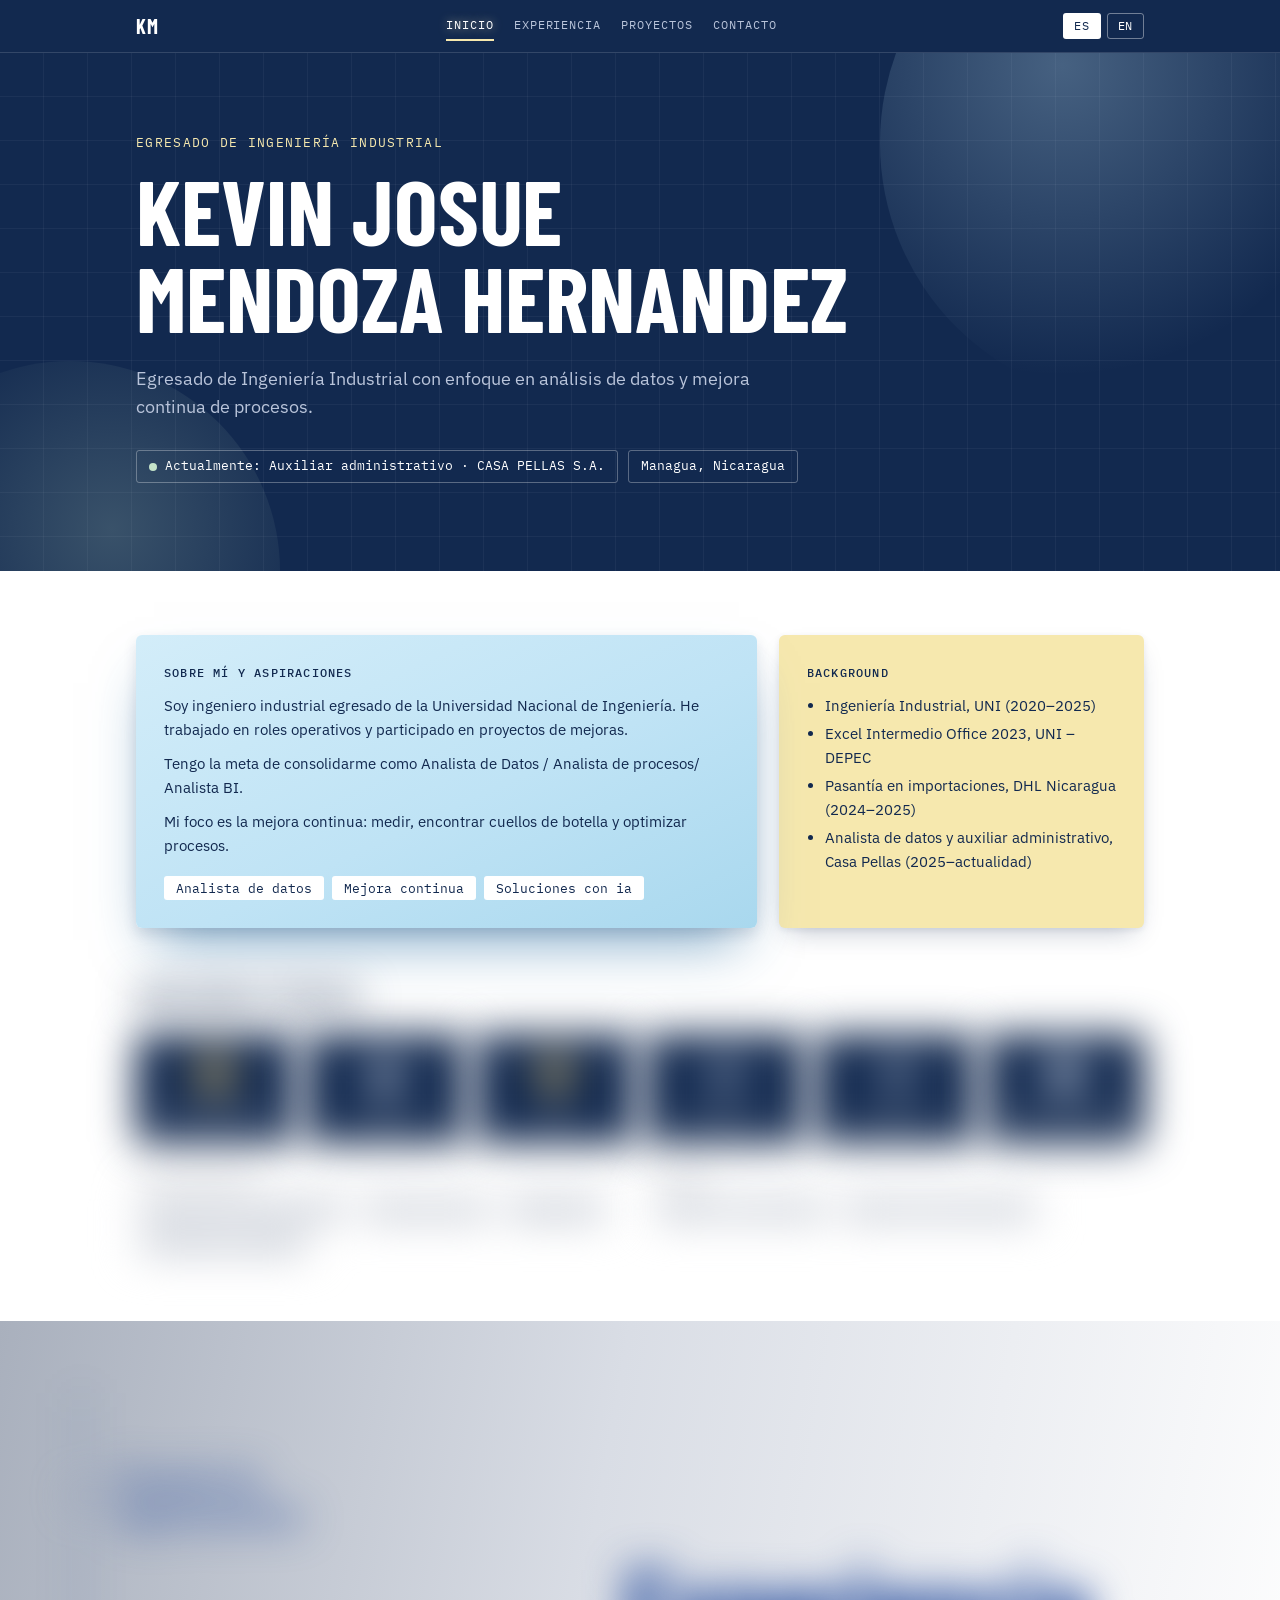
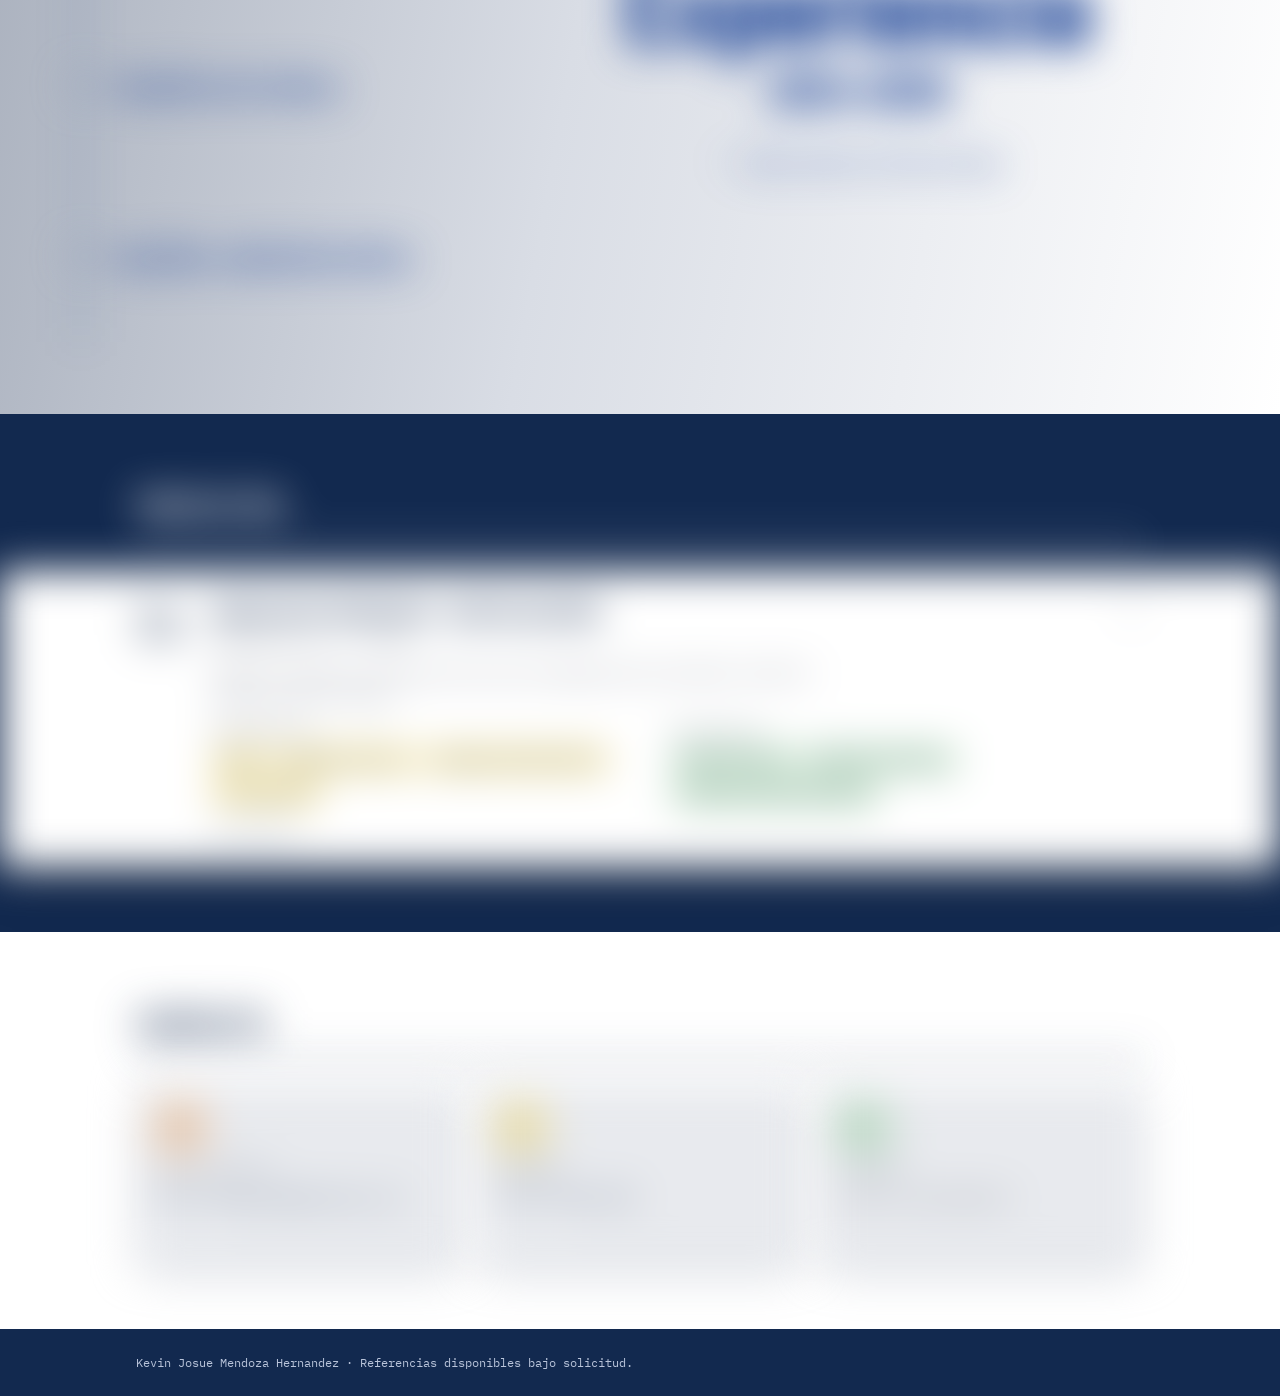
==== index.html @ 8922e994 "Update index.html" ====
<!doctype html>
<html lang="es">
<head>
<meta charset="utf-8">
<meta name="viewport" content="width=device-width, initial-scale=1">
<title>Portafolio Kevin Mendoza</title>
<link rel="stylesheet" href="https://fonts.googleapis.com/css2?family=Barlow+Condensed:wght@500;600;700&family=IBM+Plex+Sans:wght@400;500;600&family=IBM+Plex+Mono:wght@400;500&display=swap">
<link rel="stylesheet" href="index.css">
</head>
<body>
<svg width="0" height="0" style="position:absolute" aria-hidden="true" focusable="false"><defs>
<linearGradient id="m-gold" gradientUnits="userSpaceOnUse" x1="3" y1="2" x2="21" y2="22"><stop offset="0" stop-color="#B8892B"/><stop offset=".25" stop-color="#F2CF73"/><stop offset=".45" stop-color="#FFF6CF"/><stop offset=".65" stop-color="#D9A93F"/><stop offset=".85" stop-color="#F6DE8E"/><stop offset="1" stop-color="#B07F22"/></linearGradient>
<linearGradient id="m-silver" gradientUnits="userSpaceOnUse" x1="3" y1="2" x2="21" y2="22"><stop offset="0" stop-color="#8A92A0"/><stop offset=".25" stop-color="#C9CFD9"/><stop offset=".45" stop-color="#FFFFFF"/><stop offset=".65" stop-color="#A3ABB8"/><stop offset=".85" stop-color="#E3E7EE"/><stop offset="1" stop-color="#7D8593"/></linearGradient>
</defs></svg>
<header class="top">
  <div class="in">
    <span class="brand">KM</span>
    <nav class="nav" id="nav" aria-label="Secciones"></nav>
    <div class="tools">
      <button id="lang-es" type="button" aria-pressed="true">ES</button>
      <button id="lang-en" type="button" aria-pressed="false">EN</button>
    </div>
  </div>
</header>

<section id="inicio">
  <div class="hero">
    <div class="in pad">
      <p class="role" id="role" data-fx></p>
      <h1 id="name" data-fx style="--d:.08s"></h1>
      <p class="lead" id="summary" data-fx style="--d:.16s"></p>
      <div class="chips" id="chips" data-fx style="--d:.24s"></div>
    </div>
  </div>
  <div class="in pad">
    <div class="three" id="three"></div>
    <div class="sub"><h3 id="h-tech" data-fx></h3><div class="tiles" id="tiles"></div></div>
    <div class="two" id="extras"></div>
  </div>
</section>

<section id="experiencia" class="xp" data-tone="intro">
  <div class="xp-bg" aria-hidden="true"><i class="bg-intro"></i><i class="bg-gold"></i><i class="bg-blue"></i></div>
  <div class="xp-in" data-fx>
    <div class="xp-nav" id="xp-nav" role="tablist"></div>
    <div class="xp-view" id="xp-view"></div>
  </div>
</section>

<section id="proyectos">
  <div class="in head-p"><h2 id="h-proj" data-fx></h2></div>
  <div class="strips strips-wrap" id="projects"></div>
</section>

<section id="contacto"><div class="in pad"><h2 id="h-contact" data-fx></h2><div class="contacts" id="contact"></div></div></section>

<footer><div class="in" id="foot"></div></footer>

<!-- DATOS DEL CV: edita solo este bloque (texto entre comillas) para actualizar la página.
     Cada texto tiene versión es / en. Para tu LinkedIn, pega tu enlace en "url" dentro de "contact".
     Para añadir un proyecto copia uno de "projects" ("tools" = herramientas, "method" = metodología, "link" opcional). -->
<script id="cv-data" type="application/json">
{
  "name": "Kevin Josue Mendoza Hernandez",
  "role": { "es": "Egresado de Ingeniería Industrial", "en": "Industrial Engineering Graduate" },
  "location": "Managua, Nicaragua",
  "summary": {
    "es": "Egresado de Ingeniería Industrial con enfoque en análisis de datos y mejora continua de procesos.",
    "en": "Industrial Engineering graduate with focus on data analysis and continuous process improvement."
  },
  "about": {
    "es": ["Soy ingeniero industrial egresado de la Universidad Nacional de Ingeniería. He trabajado en roles operativos y participado en proyectos de mejoras.", "Tengo la meta de consolidarme como Analista de Datos / Analista de procesos/ Analista BI. "],
    "en": ["I am an industrial engineer graduated from the National University of Engineering. I have worked in operational roles and participated in improvement projects. ", "My goal is to establish myself as a Data Analyst / Process Analyst / BI Analyst."]
  },
  "background": {
    "es": ["Ingeniería Industrial, UNI (2020–2025)", "Excel Intermedio Office 2023, UNI – DEPEC", "Pasantía en importaciones, DHL Nicaragua (2024–2025)", "Analista de datos y auxiliar administrativo, Casa Pellas (2025–actualidad)"],
    "en": ["Industrial Engineering, UNI (2020–2025)", "Intermediate Excel Office 2023, UNI – DEPEC", "Import internship, DHL Nicaragua (2024–2025)", "Data analyst and administrative assistant, Casa Pellas (2025–present)"]
  },
  "aspirations": {
    "es": ["Mi foco es la mejora continua: medir, encontrar cuellos de botella y optimizar procesos."],
    "en": ["My focus is continuous improvement: measuring, finding bottlenecks and optimizing processes."]
  },
  "focus": { "es": ["Analista de datos", "Mejora continua","Soluciones con ia"], "en": ["Data Analyst", "Continuous improvement","AI Solutions"] },
  "tech": [
    { "icon": "office", "metal": "gold", "label": { "es": "Microsoft Office", "en": "Microsoft Office" } },
    { "icon": "chart", "metal": "silver", "label": { "es": "Power BI", "en": "Power BI" } },
    { "icon": "db", "metal": "gold", "label": { "es": "SQL", "en": "SQL" } },
    { "icon": "cloud", "metal": "silver", "label": { "es": "Salesforce", "en": "Salesforce" } },
    { "icon": "share", "metal": "silver", "label": { "es": "SharePoint", "en": "SharePoint" } },
    { "icon": "erp", "metal": "silver", "label": { "es": "Oracle JD Edwards", "en": "Oracle JD Edwards" } }
  ],
  "soft": {
    "es": ["Pensamiento crítico y analítico", "Trabajo en equipo", "Adaptabilidad", "Orientación a resultados"],
    "en": ["Critical and analytical thinking", "Teamwork", "Adaptability", "Results-oriented"]
  },
  "languages": {
    "es": ["Español · C1, nivel nativo", "Inglés · B2, nivel intermedio"],
    "en": ["Spanish · C1, native level", "English · B2, intermediate level"]
  },
  "contact": [
    { "type": "email", "label": { "es": "Correo Outlook", "en": "Outlook email" }, "value": "Kevin.Mendoza29@outlook.com" },
    { "type": "phone", "label": { "es": "Teléfono", "en": "Phone" }, "value": "(505) 8829-8798" },
    { "type": "linkedin", "label": { "es": "LinkedIn", "en": "LinkedIn" }, "url": "" }
  ],
  "experience": [
    {
      "title": { "es": "Auxiliar administrativo", "en": "Administrative Assistant" },
      "org": "CASA PELLAS S.A.", "place": "Managua, Nicaragua", "tone": "navy",
      "start": "2026-04", "end": null,
      "bullets": {
        "es": [
          "Apoyo en proyectos de mejora continua.",
          "Actualización de la base de datos de entradas y salidas de vehículos.",
          "Registro en el sistema de los movimientos operativos, incluidas altas y bajas de unidades o inventario del departamento.",
          "Controles diarios sobre los datos reportados y cumplimiento de los procesos establecidos.",
          "Seguimiento a pendientes, actualizaciones y requerimientos del área de Operaciones.",
          "Comunicación constante con sucursales y áreas involucradas para aclarar, corregir o validar información, con foco en precisión, puntualidad y mejora continua."
        ],
        "en": [
          "Provided support in continuous improvement projects.",
          "Update the database to keep vehicle entries and exits up to date.",
          "Record the corresponding operational movements in the system, including additions and removals related to units or inventory within the department.",
          "Perform daily controls on reported data and ensure compliance with established processes.",
          "Follow up on pending activities, updates and requirements from the Operations area.",
          "Maintain constant communication with branches and involved areas to clarify, correct or validate information, with a focus on accuracy, timeliness and continuous improvement."
        ]
      }
    },
    {
      "title": { "es": "Analista de datos", "en": "Data Analyst" },
      "org": "CASA PELLAS S.A.", "place": "Managua, Nicaragua", "tone": "navy",
      "start": "2025-12", "end": "2026-03",
      "bullets": {
        "es": [
          "Preparación, consolidación y envío de reportes diarios de todas las sucursales del país.",
          "Validación y revisión de la información antes de su carga o análisis, identificando inconsistencias, desviaciones o errores.",
          "Controles diarios sobre los datos reportados y cumplimiento de los procesos establecidos."
        ],
        "en": [
          "Prepare, consolidate and send daily reports from all branches nationwide.",
          "Carefully validate and review information before upload or analysis, identifying inconsistencies, deviations or errors to ensure accuracy and reliability.",
          "Perform daily controls on reported data and ensure compliance with established processes."
        ]
      }
    },
    {
      "title": { "es": "Pasante de importaciones", "en": "Import Intern" },
      "org": "DHL NICARAGUA S.A.", "place": "Managua, Nicaragua", "tone": "navy",
      "start": "2024-07", "end": "2025-07",
      "bullets": {
        "es": [
          "Participación en un proyecto de medición y análisis de tiempos operativos aplicando principios de mejora continua.",
          "Elaboración de dashboards y gráficos en Excel para visualizar KPIs logísticos.",
          "Análisis de datos operativos para identificar cuellos de botella y proponer oportunidades de optimización.",
          "Apoyo al equipo de importaciones en tareas administrativas y logísticas."
        ],
        "en": [
          "Participated in a project to measure and analyze operational times, applying continuous improvement principles.",
          "Created dashboards and charts to visualize logistics KPIs using tools such as Excel.",
          "Analyzed operational data to identify bottlenecks and propose optimization opportunities.",
          "Supported the import team with administrative and logistics tasks."
        ]
      }
    }
  ],
  "projects": [
    {
      "title": {
        "es": "Análisis de procesos - Digitalización",
        "en": "Process Analysis - Digitalization"
      },
      "org": "CASA PELLAS, S.A.",
      "year": "2026",
      "text": {
        "es": "Medición y análisis de los tiempos del proceso de Digitalización para detectar cuellos de botella y proponer mejoras.",
        "en": "Measurement and analysis of Digitalization process times to find bottlenecks and propose improvements."
      },
      "tools": {
        "es": [
          "Excel",
          "Diagramas de Flujo",
          "Diagrama de Pareto 80-20",
          "Cronometraje"
        ],
        "en": [
          "Excel",
          "Flowcharts",
          "Pareto Diagram 80-20",
          "Time Study"
        ]
      },
      "method": {
        "es": [
          "Mejora continua",
          "Medición de tiempos",
          "Análisis de cuellos de botella"
        ],
        "en": [
          "Continuous improvement",
          "Time measurement",
          "Bottleneck analysis"
        ]
      },
      "role": {
        "es": "Auxiliar Administrativo",
        "en": "Administrative Assistant"
      },
      "detail": {
        "es": [
          "Participé en un proyecto para medir y analizar tiempos operativos.",
          "Apliqué principios de mejora continua al análisis.",
          "Analicé datos operativos para identificar cuellos de botella y proponer oportunidades de optimización."
        ],
        "en": [
          "Took part in a project to measure and analyze operational times.",
          "Applied continuous improvement principles to the analysis.",
          "Analyzed operational data to identify bottlenecks and propose optimization opportunities."
        ]
      }
    }
  ]
}
</script>

<script>
(function () {
  var D = JSON.parse(document.getElementById('cv-data').textContent);
  var UI = {
    es: { nav: ['Inicio', 'Experiencia', 'Proyectos', 'Contacto'],
          present: 'Actualidad', pick: 'Elige un puesto en la línea de tiempo', copy: 'Copiar', copied: 'Copiado', open: 'Abrir perfil →', pending: 'Enlace próximamente',
          about: 'Sobre mí', aboutasp: 'Sobre mí y aspiraciones', bg: 'Background', asp: 'Aspiraciones', detail: 'Ver detalle', hide: 'Ocultar detalle', role: 'Rol', org: 'Organización', period: 'Periodo', did: 'Funciones y aportes', tech: 'Habilidades técnicas', soft: 'Interpersonales', lang: 'Idiomas',
          exp: 'Experiencia', proj: 'Proyectos', contact: 'Contacto', tl: 'Línea cronológica', tools: 'Herramientas', method: 'Metodología', now: 'Actualmente', refs: 'Referencias disponibles bajo solicitud.' },
    en: { nav: ['Home', 'Experience', 'Projects', 'Contact'],
          present: 'Present', pick: 'Choose a role on the timeline', copy: 'Copy', copied: 'Copied', open: 'Open profile →', pending: 'Link coming soon',
          about: 'About me', aboutasp: 'About me and aspirations', bg: 'Background', asp: 'Aspirations', detail: 'View details', hide: 'Hide details', role: 'Role', org: 'Organization', period: 'Period', did: 'What I did', tech: 'Technical skills', soft: 'Soft skills', lang: 'Languages',
          exp: 'Experience', proj: 'Projects', contact: 'Contact', tl: 'Timeline', tools: 'Tools', method: 'Methodology', now: 'Currently', refs: 'References available upon request.' }
  };
  var MES = { es: ['ene','feb','mar','abr','may','jun','jul','ago','sep','oct','nov','dic'], en: ['Jan','Feb','Mar','Apr','May','Jun','Jul','Aug','Sep','Oct','Nov','Dec'] };
  var SECTIONS = ['inicio', 'experiencia', 'proyectos', 'contacto'];
  function svg(body, cls, metal) { return '<svg' + (cls ? ' class="' + cls + '"' : '') + ' viewBox="0 0 24 24" fill="' + (metal ? 'url(#m-' + metal + ')' : 'none') + '"' + (metal ? ' fill-opacity=".16"' : '') + ' stroke="' + (metal ? 'url(#m-' + metal + ')' : 'currentColor') + '" stroke-width="' + (metal ? '1.8' : '1.5') + '" stroke-linecap="round" stroke-linejoin="round" aria-hidden="true">' + body + '</svg>'; }
  var ICON = {
    office: '<rect x="4" y="3" width="16" height="18" rx="2"/><path d="M8 8h8M8 12h8M8 16h5"/>',
    chart: '<rect x="4" y="11" width="4" height="9" rx="1"/><rect x="10" y="4" width="4" height="16" rx="1"/><rect x="16" y="8" width="4" height="12" rx="1"/>',
    db: '<ellipse cx="12" cy="6" rx="7" ry="3"/><path d="M5 6v6c0 1.7 3.1 3 7 3s7-1.3 7-3V6M5 12v6c0 1.7 3.1 3 7 3s7-1.3 7-3v-6"/>',
    cloud: '<path d="M7 18a4 4 0 0 1-.6-7.95A5.5 5.5 0 0 1 17 8.6 4.7 4.7 0 0 1 17.5 18z"/>',
    share: '<circle cx="6" cy="12" r="2.5"/><circle cx="18" cy="6" r="2.5"/><circle cx="18" cy="18" r="2.5"/><path d="M8.2 10.8l7.6-3.6M8.2 13.2l7.6 3.6"/>',
    erp: '<rect x="3" y="3" width="8" height="8" rx="1.5"/><rect x="13" y="3" width="8" height="8" rx="1.5"/><rect x="3" y="13" width="8" height="8" rx="1.5"/><rect x="13" y="13" width="8" height="8" rx="1.5"/>',
    email: '<rect x="3" y="5" width="18" height="14" rx="2"/><path d="M3 7l9 6 9-6"/>',
    phone: '<path d="M5 4h4l2 5-2.5 1.5a11 11 0 0 0 5 5L15 13l5 2v4a2 2 0 0 1-2 2A16 16 0 0 1 3 6a2 2 0 0 1 2-2z"/>',
    linkedin: '<path d="M10 14a4 4 0 0 0 5.7 0l3-3a4 4 0 0 0-5.7-5.7l-1 1M14 10a4 4 0 0 0-5.7 0l-3 3a4 4 0 0 0 5.7 5.7l1-1"/>',
    folder: '<path d="M3 6.5A1.5 1.5 0 0 1 4.5 5h4.2l2 2.5h8.8A1.5 1.5 0 0 1 21 9v9.5a1.5 1.5 0 0 1-1.5 1.5h-15A1.5 1.5 0 0 1 3 18.5z" fill="currentColor" fill-opacity=".12"/>'
  };
  var CTONE = { email: 'orange', phone: 'yellow', linkedin: 'green' };
  var lang = 'es', io = null, spy = null, openSet = {};
  try { var s = localStorage.getItem('cv-lang'); if (s === 'en' || s === 'es') lang = s; } catch (e) {}

  function t(x) { return (x && typeof x === 'object' && !Array.isArray(x)) ? x[lang] : x; }
  function $(id) { return document.getElementById(id); }
  function esc(s) { return String(s).replace(/[&<>"]/g, function (c) { return { '&': '&amp;', '<': '&lt;', '>': '&gt;', '"': '&quot;' }[c]; }); }
  function mi(ym) { var p = ym.split('-'); return (+p[0]) * 12 + (+p[1]) - 1; }
  function fmt(ym) { var p = ym.split('-'); return MES[lang][+p[1] - 1] + ' ' + p[0]; }
  function nowYM() { var d = new Date(); return d.getFullYear() + '-' + String(d.getMonth() + 1).padStart(2, '0'); }
  function fx(i) { return ' data-fx style="--i:' + Math.min(i, 5) + '"'; }
  function pills(arr, cls) { return '<span class="pills">' + arr.map(function (x) { return '<span class="pill ' + cls + '">' + esc(x) + '</span>'; }).join('') + '</span>'; }
  function ul(arr) { return '<ul>' + arr.map(function (x) { return '<li>' + esc(x) + '</li>'; }).join('') + '</ul>'; }

  function renderTop() {
    var u = UI[lang];
    $('nav').innerHTML = SECTIONS.map(function (id, i) { return '<a href="#' + id + '" data-id="' + id + '">' + u.nav[i] + '</a>'; }).join('');
    $('lang-es').setAttribute('aria-pressed', lang === 'es');
    $('lang-en').setAttribute('aria-pressed', lang === 'en');
    document.documentElement.lang = lang;
    markActive(window.__active || 'inicio');
  }

  function renderHome() {
    var u = UI[lang], cur = D.experience.filter(function (j) { return !j.end; })[0];
    $('role').textContent = t(D.role);
    $('name').textContent = D.name;
    $('summary').textContent = t(D.summary);
    $('chips').innerHTML = (cur ? '<span class="chip"><span class="dot"></span>' + u.now + ': ' + esc(t(cur.title)) + ' · ' + esc(cur.org) + '</span>' : '') +
      '<span class="chip">' + esc(D.location) + '</span>';
    $('three').innerHTML =
      '<div class="pc sky"' + fx(0) + '><h3 class="lab">' + u.aboutasp + '</h3>' + t(D.about).concat(t(D.aspirations)).map(function (p) { return '<p>' + esc(p) + '</p>'; }).join('') + '<div class="focus">' + t(D.focus).map(function (x) { return '<span>' + esc(x) + '</span>'; }).join('') + '</div></div>' +
      '<div class="pc t-yellow"' + fx(1) + '><h3 class="lab">' + u.bg + '</h3>' + ul(t(D.background)) + '</div>';
    $('h-tech').textContent = u.tech;
    $('tiles').innerHTML = D.tech.map(function (k, i) {
      return '<div class="tile' + (k.metal ? ' m-' + k.metal : '') + '"' + fx(i) + '>' + svg(ICON[k.icon] || ICON.office, '', k.metal) + '<span>' + esc(t(k.label)) + '</span></div>';
    }).join('');
    $('extras').innerHTML =
      '<div' + fx(0) + '><h3 class="lab">' + u.soft + '</h3>' + pills(t(D.soft), 'l') + '</div>' +
      '<div' + fx(1) + '><h3 class="lab">' + u.lang + '</h3>' + pills(t(D.languages), 'l') + '</div>';
  }

  function renderProjects() {
    var u = UI[lang];
    $('h-proj').textContent = u.proj;
    $('projects').innerHTML = D.projects.map(function (p, i) {
      var open = !!openSet[i];
      return '<article class="strip' + (open ? ' open' : '') + '"' + fx(0) + '>' +
        '<button class="sbtn" type="button" data-i="' + i + '" aria-expanded="' + open + '" aria-controls="pd' + i + '"><span class="in">' + svg(ICON.folder, 'folder') +
        '<span class="body"><span class="st">' + esc(t(p.title)) + '</span><span class="meta">' + esc(p.org) + ' · ' + esc(p.year) + '</span>' +
        '<span class="sp">' + esc(t(p.text)) + '</span>' +
        '<span class="kv"><span><span class="k">' + u.tools + '</span>' + pills(t(p.tools), 'y') + '</span><span><span class="k">' + u.method + '</span>' + pills(t(p.method), 'g') + '</span></span>' +
        '<span class="hint"><span class="h-closed">' + u.detail + '</span><span class="h-open">' + u.hide + '</span></span></span>' +
        svg('<path d="M6 9l6 6 6-6"/>', 'chev') + '</span></button>' +
        '<div class="detail" id="pd' + i + '"><div><div class="in"><span></span><div class="dgrid">' +
        '<div><h4 class="k">' + u.role + '</h4><p>' + esc(t(p.role)) + '</p><h4 class="k">' + u.org + '</h4><p>' + esc(p.org) + '</p><h4 class="k">' + u.period + '</h4><p>' + esc(p.year) + '</p></div>' +
        '<div><h4 class="k">' + u.did + '</h4>' + ul(t(p.detail)) +
        (p.link ? '<p><a href="' + esc(p.link) + '" target="_blank" rel="noopener">GitHub →</a></p>' : '') + '</div>' +
        '</div></div></div></div></article>';
    }).join('');
  }

  function renderContact() {
    var u = UI[lang];
    $('h-contact').textContent = u.contact;
    $('contact').innerHTML = D.contact.map(function (c, i) {
      var tone = CTONE[c.type] || 'orange', body;
      if (c.type === 'linkedin') {
        body = c.url
          ? '<span class="v">' + esc(c.url.replace(/^https?:\/\/(www\.)?/, '')) + '</span><a class="open" href="' + esc(c.url) + '" target="_blank" rel="noopener">' + u.open + '</a>'
          : '<span class="v off">' + u.pending + '</span>';
      } else {
        body = '<span class="v" id="cv' + i + '">' + esc(c.value) + '</span><button class="copy" type="button" data-i="' + i + '">' + u.copy + '</button>';
      }
      return '<div class="cc"' + fx(i) + '><span class="ico tone-' + tone + '">' + svg(ICON[c.type] || ICON.email) + '</span><span class="meta">' + esc(t(c.label)) + '</span>' + body + '</div>';
    }).join('');
    $('foot').textContent = D.name + ' · ' + u.refs;
  }

  /* Experiencia: línea de tiempo como selector de puestos */
  var xpSel = -1, xpPillOn = false;
  function xpJobs() { return D.experience.slice().sort(function (a, b) { return mi(a.start) - mi(b.start); }); }
  function xpTheme(j) { return j.theme || (/dhl/i.test(j.org) ? 'gold' : 'blue'); }
  function renderExperience() {
    var u = UI[lang], jobs = xpJobs(), now = new Date().getFullYear();
    var y0 = Math.min.apply(null, jobs.map(function (j) { return +j.start.slice(0, 4); }));
    var y1 = Math.max.apply(null, jobs.map(function (j) { return j.end ? +j.end.slice(0, 4) : now; }));
    $('xp-nav').setAttribute('aria-label', u.exp);
    $('xp-nav').innerHTML = '<span class="xp-pill" id="xp-pill" aria-hidden="true"></span>' + jobs.map(function (j, i) {
      return '<button class="xp-tab" type="button" role="tab" id="xt' + i + '" aria-controls="xp' + i + '" aria-selected="false" tabindex="-1" data-i="' + i + '"><span class="xp-label">' + esc(t(j.title)) + '</span></button>';
    }).join('');
    $('xp-view').innerHTML =
      '<div class="xp-panel xp-intro" id="xp-intro"><h2 class="xp-title">' + u.exp + '</h2><div class="xp-years">' + y0 + '-' + y1 + '</div>' +
      '<div class="xp-hint">' + svg('<path d="M15 6l-6 6 6 6"/>', 'xp-chev') + '<span>' + u.pick + '</span></div></div>' +
      jobs.map(function (j, i) {
        return '<article class="xp-panel xp-job" id="xp' + i + '" role="tabpanel" aria-labelledby="xt' + i + '"><h3>' + esc(t(j.title)) + '</h3>' +
          '<p class="xp-org">' + esc(j.org) + ' · ' + esc(j.place) + '</p>' +
          '<p class="xp-when">' + fmt(j.start) + ' – ' + (j.end ? fmt(j.end) : u.present) + '</p><ul>' +
          t(j.bullets).map(function (b, k) { return '<li style="--i:' + k + '">' + esc(b) + '</li>'; }).join('') + '</ul></article>';
      }).join('');
    xpPillOn = false;
    xpSelect(xpSel);
  }
  function xpPill() {
    var nav = $('xp-nav'), pill = $('xp-pill'); if (!nav || !pill) return;
    var tab = xpSel >= 0 ? nav.querySelectorAll('.xp-tab')[xpSel] : null;
    if (!tab) { pill.style.opacity = '0'; xpPillOn = false; return; }
    var a = nav.getBoundingClientRect(), b = tab.querySelector('.xp-label').getBoundingClientRect();
    if (!xpPillOn) pill.style.transition = 'none';
    pill.style.left = (b.left - a.left + nav.scrollLeft - 20) + 'px';
    pill.style.top = (b.top - a.top + nav.scrollTop - 12) + 'px';
    pill.style.width = (b.width + 40) + 'px';
    pill.style.height = (b.height + 24) + 'px';
    pill.style.opacity = '1';
    if (!xpPillOn) { void pill.offsetWidth; pill.style.transition = ''; xpPillOn = true; }
  }
  function xpSelect(i, focus) {
    var jobs = xpJobs(); xpSel = i;
    $('experiencia').setAttribute('data-tone', i < 0 ? 'intro' : xpTheme(jobs[i]));
    document.querySelectorAll('#xp-nav .xp-tab').forEach(function (tb, k) {
      tb.setAttribute('aria-selected', String(k === i));
      tb.setAttribute('tabindex', (k === i || (i < 0 && k === 0)) ? '0' : '-1');
    });
    $('xp-intro').classList.toggle('on', i < 0);
    jobs.forEach(function (j, k) { $('xp' + k).classList.toggle('on', k === i); });
    var nv = $('xp-nav');
    if (i >= 0 && nv.scrollWidth > nv.clientWidth) nv.scrollTo({ left: Math.max(0, $('xt' + i).offsetLeft - 16), behavior: 'smooth' });
    xpPill();
    if (focus && i >= 0) $('xt' + i).focus({ preventScroll: true });
  }
  $('xp-nav').addEventListener('click', function (ev) {
    var b = ev.target.closest('.xp-tab'); if (!b) return;
    var i = +b.getAttribute('data-i');
    xpSelect(xpSel === i ? -1 : i);
  });
  $('xp-nav').addEventListener('keydown', function (ev) {
    var n = xpJobs().length, k = ev.key, i = xpSel;
    if (k === 'ArrowDown' || k === 'ArrowRight') i = i < 0 ? 0 : (i + 1) % n;
    else if (k === 'ArrowUp' || k === 'ArrowLeft') i = i < 0 ? n - 1 : (i - 1 + n) % n;
    else if (k === 'Home') i = 0;
    else if (k === 'End') i = n - 1;
    else if (k === 'Escape') { xpSelect(-1); return; }
    else return;
    ev.preventDefault(); xpSelect(i, true);
  });
  window.addEventListener('resize', function () { xpPillOn = false; xpPill(); });
  if (document.fonts && document.fonts.ready) document.fonts.ready.then(function () { xpPillOn = false; xpPill(); });

  function setupFx() {
    if (!('IntersectionObserver' in window) || matchMedia('(prefers-reduced-motion: reduce)').matches) return;
    if (io) io.disconnect();
    var fired = false;
    io = new IntersectionObserver(function (entries) {
      fired = true;
      entries.forEach(function (en) { en.target.classList.toggle('out', !en.isIntersecting); });
    }, { threshold: 0.12 });
    var els = document.querySelectorAll('[data-fx]');
    els.forEach(function (el) { el.classList.add('out'); io.observe(el); });
    setTimeout(function () { if (!fired) els.forEach(function (el) { el.classList.remove('out'); }); }, 1500);
  }
  function markActive(id) {
    window.__active = id;
    document.querySelectorAll('#nav a').forEach(function (a) { a.classList.toggle('on', a.getAttribute('data-id') === id); });
  }
  function setupSpy() {
    if (!('IntersectionObserver' in window) || spy) return;
    spy = new IntersectionObserver(function (entries) {
      entries.forEach(function (en) { if (en.isIntersecting) markActive(en.target.id); });
    }, { rootMargin: '-25% 0px -65% 0px' });
    SECTIONS.forEach(function (id) { spy.observe($(id)); });
  }

  function render() { renderTop(); renderHome(); renderExperience(); renderProjects(); renderContact(); setupFx(); }
  render(); setupSpy();

  function setLang(l) { lang = l; try { localStorage.setItem('cv-lang', l); } catch (e) {} render(); }
  $('lang-es').addEventListener('click', function () { setLang('es'); });
  $('lang-en').addEventListener('click', function () { setLang('en'); });
  $('nav').addEventListener('click', function (ev) {
    var a = ev.target.closest('a'); if (!a) return;
    ev.preventDefault();
    var el = $(a.getAttribute('data-id'));
    if (el) el.scrollIntoView({ behavior: matchMedia('(prefers-reduced-motion: reduce)').matches ? 'auto' : 'smooth', block: 'start' });
  });
  $('projects').addEventListener('click', function (ev) {
    var b = ev.target.closest('.sbtn'); if (!b) return;
    var i = b.getAttribute('data-i');
    openSet[i] = !openSet[i];
    b.closest('.strip').classList.toggle('open', !!openSet[i]);
    b.setAttribute('aria-expanded', String(!!openSet[i]));
  });
  $('tiles').addEventListener('pointermove', function (ev) {
    var tl = ev.target.closest('.tile'); if (!tl) return;
    var r = tl.getBoundingClientRect();
    tl.style.setProperty('--mx', (ev.clientX - r.left) + 'px');
    tl.style.setProperty('--my', (ev.clientY - r.top) + 'px');
  });
  $('contact').addEventListener('click', function (ev) {
    var b = ev.target.closest('.copy'); if (!b) return;
    var node = $('cv' + b.getAttribute('data-i')), txt = node.textContent, u = UI[lang];
    function done() { b.textContent = u.copied; setTimeout(function () { b.textContent = u.copy; }, 1400); }
    function fallback() {
      var r = document.createRange(); r.selectNodeContents(node);
      var sel = getSelection(); sel.removeAllRanges(); sel.addRange(r);
    }
    try { navigator.clipboard.writeText(txt).then(done, fallback); } catch (e) { fallback(); }
  });
})();
</script>
</body>
</html>
---- index.css ----
/* index.css · Portafolio Kevin Mendoza
   Paleta: azul oscuro y blanco (principales); gris, naranja, amarillo, verde y celeste pálidos (secundarios).
   Efecto de aparición al hacer scroll: cambia las variables --fx-* de :root (duración, distancia, desenfoque, escala y retraso).
   El efecto se activa con la clase .out que agrega el script del index.html a los elementos con data-fx. */

/* Base del navegador (equivale al reset que aplica el Artifact) */
:root { color-scheme: light; }
body { margin: 0; }
img { max-width: 100%; }
[hidden] { display: none !important; }

/* Layout: una sola página con 4 secciones (Inicio, Experiencia, Proyectos, Contacto). Azul oscuro y blanco dominan (~80%); gris, naranja, amarillo y verde pálidos solo como acentos. Un solo aspecto claro, a propósito. */
:root {
  color-scheme: light;
  --navy: #12294F;
  --navy-soft: #1D3A6C;
  --white: #FFFFFF;
  --gray-dark: #3A404B;
  --gray-light: #E8EAEE;
  --gray-icon: #7F8797;
  --orange: #F7D3B2;
  --yellow: #F6E8AE;
  --green: #C4E3C9;
  --sky: #BFE3F5;
  /* Aparición al hacer scroll: ajusta estos valores */
  --fx-dur: 1.9s;      /* duración del efecto */
  --fx-dist: 22px;     /* distancia que sube al aparecer */
  --fx-blur: 15px;     /* desenfoque inicial */
  --fx-scale: .985;    /* escala inicial */
  --fx-step: .08s;     /* retraso entre elementos del mismo grupo */
  --sh-1: 0 2px 6px rgba(18,41,79,.08), 0 12px 26px -10px rgba(18,41,79,.28);
  --sh-2: 0 4px 10px rgba(18,41,79,.12), 0 24px 44px -14px rgba(18,41,79,.42);
  --sh-sky: 0 6px 14px rgba(18,41,79,.12), 0 30px 54px -18px rgba(38,108,160,.6);
  --sh-sky-h: 0 8px 18px rgba(18,41,79,.16), 0 38px 64px -18px rgba(38,108,160,.75);
  --text: #1B2438;
  --muted: #4B5468;
  --on-navy-muted: #B9C4DA;
  --line: #D6DAE2;
  --font-display: "Barlow Condensed", "Arial Narrow", sans-serif;
  --font-body: "IBM Plex Sans", system-ui, sans-serif;
  --font-mono: "IBM Plex Mono", ui-monospace, monospace;
}
* { box-sizing: border-box; }
html { scroll-behavior: smooth; }
body { background: var(--white); color: var(--text); font-family: var(--font-body); font-size: 15px; line-height: 1.6; }
a { color: var(--navy); }
button { font: inherit; color: inherit; cursor: pointer; }
:focus-visible { outline: 2px solid var(--orange); outline-offset: 2px; }
.in { max-width: 1040px; margin: 0 auto; padding-inline: 16px; }
.pad { padding-block: 64px; }
section { scroll-margin-top: 56px; }
h2 { font-family: var(--font-display); font-weight: 600; font-size: 34px; text-transform: uppercase; letter-spacing: .03em; margin: 0 0 24px; padding-bottom: 8px; border-bottom: 2px solid currentColor; text-wrap: balance; }
h3 { font-size: 17px; font-weight: 600; margin: 0; }
.meta { font-family: var(--font-mono); font-size: 12.5px; color: var(--muted); }
.lab { font-family: var(--font-mono); font-size: 12px; font-weight: 500; letter-spacing: .1em; text-transform: uppercase; margin: 0 0 12px; }

/* Barra superior */
.top { position: sticky; top: env(safe-area-inset-top, 0px); z-index: 10; background: var(--navy); color: var(--white); border-bottom: 1px solid rgba(255,255,255,.14); }
.top .in { display: flex; flex-wrap: wrap; align-items: center; justify-content: space-between; gap: 6px 20px; padding-block: 10px; }
.brand { font-family: var(--font-display); font-weight: 700; font-size: 20px; letter-spacing: .06em; text-transform: uppercase; }
.nav { display: flex; flex-wrap: wrap; gap: 2px 20px; }
.nav a { color: var(--on-navy-muted); text-decoration: none; font-family: var(--font-mono); font-size: 12px; letter-spacing: .08em; text-transform: uppercase; padding: 4px 0; border-bottom: 2px solid transparent; }
.nav a:hover { color: var(--white); }
.nav a.on { color: var(--white); border-bottom-color: var(--yellow); }
.tools { display: flex; gap: 6px; }
.tools button { background: transparent; border: 1px solid rgba(255,255,255,.4); color: var(--white); border-radius: 3px; padding: 2px 10px; font-family: var(--font-mono); font-size: 12px; letter-spacing: .06em; }
.tools button:hover { background: rgba(255,255,255,.12); }
.tools button[aria-pressed="true"] { background: var(--white); color: var(--navy); }

/* Inicio: portada */
.hero { background: var(--navy); color: var(--white); }
.hero .pad { padding-block: 80px 88px; }
.role { font-family: var(--font-mono); font-size: 13px; letter-spacing: .1em; text-transform: uppercase; color: var(--yellow); margin: 0 0 12px; }
#name { font-family: var(--font-display); font-weight: 700; font-size: clamp(44px, 9vw, 92px); line-height: .95; margin: 0 0 24px; text-transform: uppercase; text-wrap: balance; }
.lead { max-width: 58ch; font-size: 18px; color: var(--on-navy-muted); margin: 0 0 28px; }
.chips { display: flex; flex-wrap: wrap; gap: 10px; }
.chip { display: inline-flex; align-items: center; gap: 8px; border: 1px solid rgba(255,255,255,.3); border-radius: 3px; padding: 5px 12px; font-family: var(--font-mono); font-size: 13px; }
.dot { width: 8px; height: 8px; border-radius: 50%; background: var(--green); flex: none; }

/* Inicio: perfil, background, aspiraciones */
.three { display: grid; grid-template-columns: minmax(0, 1fr); gap: 22px; }
@media (min-width: 860px) { .three { grid-template-columns: minmax(0, 1.7fr) minmax(0, 1fr); } }
.pc { border-radius: 6px; padding: 28px; color: var(--navy); min-width: 0; }
.pc.sky { background: linear-gradient(155deg, #D3EDF9 0%, var(--sky) 55%, #A9D8EE 100%); }
.pc .focus { display: flex; flex-wrap: wrap; gap: 8px; margin-top: 18px; }
.pc .focus span { background: var(--white); border-radius: 3px; padding: 2px 12px; font-family: var(--font-mono); font-size: 12.5px; }
.pc p { margin: 0 0 10px; }
.pc p:last-child { margin-bottom: 0; }
.pc ul { margin: 0; padding-left: 18px; }
.pc li { margin-bottom: 4px; }
.pc.t-orange { background: var(--orange); }
.pc.t-yellow { background: var(--yellow); }
.pc.t-green { background: var(--green); }
.sub { margin-top: 48px; }
.sub h3 { font-family: var(--font-display); font-size: 26px; font-weight: 600; text-transform: uppercase; letter-spacing: .03em; color: var(--navy); margin-bottom: 16px; }

/* Habilidades técnicas: iconos grises */
.tiles { display: grid; grid-template-columns: repeat(auto-fit, minmax(min(100%, 150px), 1fr)); gap: 12px; }
.tile { background: var(--gray-light); border-radius: 4px; padding: 20px 12px 16px; display: flex; flex-direction: column; align-items: center; gap: 10px; text-align: center; color: var(--gray-dark); font-size: 14px; font-weight: 500; min-width: 0; }
.tile svg { width: 40px; height: 40px; color: var(--gray-icon); filter: drop-shadow(0 1px 1.5px rgba(18,41,79,.35)); }
.pills { display: flex; flex-wrap: wrap; gap: 8px; }
.pill { font-size: 13.5px; border-radius: 3px; padding: 2px 11px; color: var(--navy); }
.pill.o { background: var(--orange); } .pill.y { background: var(--yellow); } .pill.g { background: var(--green); } .pill.l { background: var(--gray-light); }
.two { display: grid; grid-template-columns: repeat(auto-fit, minmax(min(100%, 300px), 1fr)); gap: 24px; margin-top: 24px; }
.two .lab { color: var(--muted); }

/* Experiencia */
#experiencia { background: var(--gray-light); }
#experiencia h2 { color: var(--navy); }
.tl { background: var(--white); border-radius: 4px; padding: 18px; margin-bottom: 32px; }
.tl-axis { position: relative; height: 22px; font-family: var(--font-mono); font-size: 11px; color: var(--muted); }
.tl-axis span { position: absolute; top: 0; padding-left: 4px; border-left: 1px solid var(--line); height: 22px; }
.tl-row { margin-top: 14px; }
.tl-label { margin-bottom: 4px; display: flex; flex-wrap: wrap; align-items: baseline; gap: 0 10px; }
.tl-label b { font-weight: 600; font-size: 15px; color: var(--navy); }
.tl-track { position: relative; height: 16px; background: repeating-linear-gradient(90deg, transparent 0, transparent calc(100%/3 - 1px), var(--line) calc(100%/3 - 1px), var(--line) calc(100%/3)); }
.tl-bar { position: absolute; top: 0; bottom: 0; border-radius: 2px; border: 1px solid rgba(18,41,79,.45); }
.tone-navy { background: var(--navy); } .tone-green { background: var(--green); } .tone-orange { background: var(--orange); } .tone-yellow { background: var(--yellow); }
.job { display: grid; grid-template-columns: 180px minmax(0, 1fr); gap: 4px 24px; padding: 24px 0; border-top: 1px solid var(--line); }
@media (max-width: 640px) { .job { grid-template-columns: minmax(0, 1fr); } }
.job h3 { color: var(--navy); font-size: 19px; }
.job ul { margin: 10px 0 0; padding-left: 18px; }
.job li { margin-bottom: 4px; max-width: 70ch; }
.org { color: var(--muted); font-size: 14px; }
.sw { display: inline-block; width: 10px; height: 10px; border-radius: 2px; border: 1px solid rgba(18,41,79,.45); margin-right: 8px; }
.badge { display: inline-block; font-family: var(--font-mono); font-size: 11px; background: var(--navy); color: var(--white); border-radius: 2px; padding: 1px 6px; margin-left: 8px; vertical-align: 2px; letter-spacing: .04em; }

/* Proyectos: franjas blancas sobre azul */
#proyectos { background: var(--navy); color: var(--white); }
.strips { display: flex; flex-direction: column; gap: 10px; }
.strip { background: var(--white); color: var(--navy); }
.sbtn { display: block; width: 100%; background: transparent; border: 0; padding: 0; text-align: left; color: inherit; }
.sbtn:hover { background: #F4F7FB; }
.sbtn:focus-visible { outline: 2px solid var(--navy); outline-offset: -4px; }
.strip .in { display: grid; grid-template-columns: 56px minmax(0, 1fr); gap: 20px; padding-block: 28px; position: relative; }
.strip .body { display: block; min-width: 0; padding-right: 36px; }
.chev { position: absolute; right: 16px; top: 30px; width: 24px; height: 24px; color: var(--navy); transition: transform .35s ease; }
.strip.open .chev { transform: rotate(180deg); }
.hint { display: block; margin-top: 14px; font-family: var(--font-mono); font-size: 12px; letter-spacing: .06em; text-transform: uppercase; color: var(--navy-soft); }
.strip .h-open { display: none; }
.strip.open .h-open { display: inline; }
.strip.open .h-closed { display: none; }
.detail { display: grid; grid-template-rows: 0fr; transition: grid-template-rows .6s cubic-bezier(.22,.61,.36,1); }
.strip.open .detail { grid-template-rows: 1fr; }
.detail > div { overflow: hidden; min-height: 0; visibility: hidden; transition: visibility 0s .6s; }
.strip.open .detail > div { visibility: visible; transition-delay: 0s; }
.detail .in { padding-block: 0 28px; }
.dgrid { display: grid; grid-template-columns: repeat(auto-fit, minmax(min(100%, 240px), 1fr)); gap: 8px 32px; border-top: 1px solid var(--line); padding-top: 18px; }
.dgrid p { margin: 0 0 6px; color: var(--text); }
.dgrid ul { margin: 0; padding-left: 18px; }
.dgrid li { margin-bottom: 4px; max-width: 60ch; }
h4.k { margin: 10px 0 2px; }
h4.k:first-child { margin-top: 0; }
@media (max-width: 560px) { .strip .in { grid-template-columns: minmax(0, 1fr); gap: 10px; } }
.folder { width: 48px; height: 48px; color: var(--navy); }
.strip .st { display: block; font-family: var(--font-display); font-size: 26px; font-weight: 600; text-transform: uppercase; letter-spacing: .02em; line-height: 1.1; }
.strip .meta { display: block; margin-top: 4px; }
.strip .sp { display: block; margin: 10px 0 14px; color: var(--muted); max-width: 68ch; }
.kv { display: grid; grid-template-columns: repeat(auto-fit, minmax(min(100%, 240px), 1fr)); gap: 12px 24px; }
.k { display: block; margin: 0 0 6px; font-family: var(--font-mono); font-size: 11.5px; font-weight: 500; letter-spacing: .1em; text-transform: uppercase; color: var(--muted); }
.head-p { padding-block: 64px 28px; }
.head-p h2 { margin: 0; color: var(--white); }
.strips-wrap { padding-bottom: 64px; }

/* Contacto */
#contacto h2 { color: var(--navy); }
.contacts { display: grid; grid-template-columns: repeat(auto-fit, minmax(min(100%, 270px), 1fr)); gap: 16px; }
.cc { background: var(--gray-light); border-radius: 4px; padding: 22px; display: flex; flex-direction: column; align-items: flex-start; gap: 8px; min-width: 0; color: var(--navy); }
.ico { width: 44px; height: 44px; border-radius: 50%; display: grid; place-items: center; }
.ico svg { width: 22px; height: 22px; }
.cc .v { font-family: var(--font-mono); font-size: 15px; overflow-wrap: anywhere; }
.cc .v.off { color: var(--muted); }
.copy { background: var(--white); border: 1px solid var(--line); border-radius: 3px; font-size: 12px; padding: 2px 10px; color: var(--navy); }
.copy:hover { background: var(--navy); color: var(--white); }
.open { font-size: 13px; font-weight: 500; }
footer { background: var(--navy); color: var(--on-navy-muted); padding-block: 24px; font-family: var(--font-mono); font-size: 12px; }

/* Sombras y efectos de tarjetas */
.pc, .tile, .cc, .tl { box-shadow: var(--sh-1); }
.pc.sky { box-shadow: var(--sh-sky); }
.strip { box-shadow: 0 14px 30px -12px rgba(0,0,0,.5); }
.pc:hover, .tile:hover, .cc:hover { box-shadow: var(--sh-2); }
.pc.sky:hover { box-shadow: var(--sh-sky-h); }
.strip:hover { box-shadow: 0 22px 44px -12px rgba(0,0,0,.65); }
.tile svg { transition: transform .35s ease; }
.tile:hover svg { transform: scale(1.12); }

/* Aparición suave y etérea al entrar y salir de la pantalla */
@media (prefers-reduced-motion: no-preference) {
  [data-fx] { --d: calc(var(--i, 0) * var(--fx-step)); transition: opacity var(--fx-dur) ease var(--d), transform var(--fx-dur) cubic-bezier(.22,.61,.36,1) var(--d), filter var(--fx-dur) ease var(--d), box-shadow .35s ease, translate .35s ease; }
  [data-fx].out { opacity: 0; transform: translateY(var(--fx-dist)) scale(var(--fx-scale)); filter: blur(var(--fx-blur)); }
  .pc:hover, .tile:hover, .cc:hover, .strip:hover { translate: 0 -4px; }

  /* Movimiento ambiental */
  .hero { position: relative; overflow: hidden; }
  .hero .in { position: relative; z-index: 1; }
  .hero::before, .hero::after { content: ""; position: absolute; border-radius: 50%; pointer-events: none; }
  .hero::before { width: 520px; height: 520px; right: -120px; top: -170px; background: radial-gradient(circle at 35% 35%, rgba(191,227,245,.30), transparent 65%); animation: drift 14s ease-in-out infinite alternate; }
  .hero::after { width: 420px; height: 420px; left: -140px; bottom: -210px; background: radial-gradient(circle at 60% 40%, rgba(196,227,201,.22), transparent 65%); animation: drift2 18s ease-in-out infinite alternate; }
  @keyframes drift { to { transform: translate(-70px, 55px) scale(1.15); } }
  @keyframes drift2 { to { transform: translate(80px, -40px) scale(1.2); } }

  .dot { animation: pulse 2.2s ease-out infinite; }
  @keyframes pulse { 0% { box-shadow: 0 0 0 0 rgba(196,227,201,.75); } 100% { box-shadow: 0 0 0 10px rgba(196,227,201,0); } }

  .tile svg { animation: floaty 5s ease-in-out infinite; }
  .tile:nth-child(2) svg { animation-delay: -.8s; } .tile:nth-child(3) svg { animation-delay: -1.6s; }
  .tile:nth-child(4) svg { animation-delay: -2.4s; } .tile:nth-child(5) svg { animation-delay: -3.2s; } .tile:nth-child(6) svg { animation-delay: -4s; }
  @keyframes floaty { 50% { translate: 0 -5px; } }

  .tl-bar { transform-origin: left center; transition: transform 1.3s cubic-bezier(.22,.61,.36,1) .35s; }
  .tl.out .tl-bar { transform: scaleX(0); }
  .tl-bar.tone-navy { animation: glow 2.6s ease-in-out infinite; }
  @keyframes glow { 50% { box-shadow: 0 0 0 4px rgba(18,41,79,.16); } }

  .pc.sky { position: relative; overflow: hidden; }
  .pc.sky::after { content: ""; position: absolute; inset: 0; pointer-events: none; background: linear-gradient(110deg, transparent 35%, rgba(255,255,255,.55) 50%, transparent 65%); transform: translateX(-120%); }
  .pc.sky:hover::after { animation: sweep 1.1s ease; }
  @keyframes sweep { to { transform: translateX(120%); } }

  .sbtn:hover .folder { animation: wiggle .6s ease; }
  @keyframes wiggle { 25% { rotate: -8deg; } 75% { rotate: 6deg; } }
  .strip:not(.open) .chev { animation: nudge 2.4s ease-in-out infinite; }
  @keyframes nudge { 50% { translate: 0 4px; } }

  .cc:hover .ico { animation: pop .5s ease; }
  @keyframes pop { 40% { scale: 1.2; } }

  .nav a { transition: color .3s ease, border-color .3s ease; }
  .nav a:hover { border-bottom-color: rgba(246,232,174,.6); }
  .brand { transition: letter-spacing .4s ease; }
  .brand:hover { letter-spacing: .14em; }
}

/* Barra de progreso de lectura (solo en navegadores que la admiten) */
@media (prefers-reduced-motion: no-preference) {
  @supports (animation-timeline: scroll()) {
    .top::after { content: ""; position: absolute; left: 0; bottom: -1px; width: 100%; height: 3px; background: linear-gradient(90deg, var(--yellow), var(--sky)); transform-origin: left center; transform: scaleX(0); animation: progress linear both; animation-timeline: scroll(root block); }
    @keyframes progress { to { transform: scaleX(1); } }
  }
}

/* Habilidades: metales con glow sobre azul oscuro */
.tile { position: relative; overflow: hidden; background: var(--navy); color: var(--white); }
.tile.m-gold { --glow: 246,208,104; }
.tile.m-silver { --glow: 188,214,255; }
.tile svg { filter: drop-shadow(0 0 5px rgba(var(--glow, 188,214,255), .55)) drop-shadow(0 0 14px rgba(var(--glow, 188,214,255), .3)); }
.tile::before { content: ""; position: absolute; inset: 0; pointer-events: none; opacity: 0; transition: opacity .3s ease; background: radial-gradient(150px circle at var(--mx, 50%) var(--my, 30%), rgba(var(--glow, 188,214,255), .22), transparent 70%); }
.tile:hover::before { opacity: 1; }

/* Halos en los iconos de contacto, rejilla de plano en la portada y luz en el menú activo */
.cc .ico.tone-orange { box-shadow: 0 0 0 5px rgba(247,211,178,.45), 0 0 26px rgba(240,170,100,.55); }
.cc .ico.tone-yellow { box-shadow: 0 0 0 5px rgba(246,232,174,.5), 0 0 26px rgba(225,195,70,.55); }
.cc .ico.tone-green { box-shadow: 0 0 0 5px rgba(196,227,201,.5), 0 0 26px rgba(90,170,110,.5); }
.hero { background-image: linear-gradient(rgba(255,255,255,.045) 1px, transparent 1px), linear-gradient(90deg, rgba(255,255,255,.045) 1px, transparent 1px); background-size: 44px 44px; background-position: -1px -1px; }
.nav a.on { text-shadow: 0 0 10px rgba(246,232,174,.7); }

@media (prefers-reduced-motion: no-preference) {
  .tile svg { animation: floaty 5s ease-in-out infinite, breathe 4.5s ease-in-out infinite; }
  @keyframes breathe {
    0%, 100% { filter: drop-shadow(0 0 4px rgba(var(--glow, 188,214,255), .4)) drop-shadow(0 0 10px rgba(var(--glow, 188,214,255), .2)); }
    50% { filter: drop-shadow(0 0 8px rgba(var(--glow, 188,214,255), .85)) drop-shadow(0 0 22px rgba(var(--glow, 188,214,255), .5)); }
  }
}
@media (min-width: 900px) {
  :root { --fx-dur: 2.3s; --fx-dist: 42px; --fx-blur: 20px; --fx-step: .14s; }
}

/* Experiencia: franja con línea de tiempo lateral (selector de puestos) */
#experiencia.xp { position: relative; overflow: hidden; background: #A9B0BD; color: #123C94; --edge: #A9B0BD; --dim: rgba(18,60,148,.62); --pill: rgba(255,255,255,.74); --glow: 18,60,148; --xp-line: rgba(18,60,148,.7); transition: color .7s ease; }
#experiencia.xp[data-tone="gold"] { color: #4B3A00; --edge: #BFA019; --dim: rgba(60,46,0,.82); --pill: rgba(255,243,170,.92); --glow: 255,226,90; --xp-line: rgba(60,46,0,.8); }
#experiencia.xp[data-tone="blue"] { color: #0B3F9E; --edge: #0B54C8; --dim: rgba(255,255,255,.8); --pill: rgba(232,240,255,.94); --glow: 255,255,255; --xp-line: rgba(255,255,255,.55); }
.xp-bg { position: absolute; inset: 0; }
.xp-bg i { position: absolute; inset: 0; opacity: 0; transition: opacity .9s ease; }
.bg-intro { background: linear-gradient(100deg, #A9B0BD 0%, #D9DDE5 45%, #FFFFFF 100%); }
.bg-gold { background: linear-gradient(100deg, #BFA019 0%, #D6B823 40%, #F2CB2E 70%, #FCD535 100%); }
.bg-blue { background: linear-gradient(100deg, #0B54C8 0%, #6FA0E8 30%, #BFD3F2 50%, #EEF3FB 75%, #FAFBFE 100%); }
.xp[data-tone="intro"] .bg-intro, .xp[data-tone="gold"] .bg-gold, .xp[data-tone="blue"] .bg-blue { opacity: 1; }

.xp-in { position: relative; max-width: 1180px; margin: 0 auto; padding: 72px 16px; min-height: 640px; display: grid; grid-template-columns: minmax(250px, 380px) minmax(0, 1fr); gap: 56px; }
.xp-nav { position: relative; display: flex; flex-direction: column; justify-content: space-around; min-height: 460px; }
.xp-nav::before { content: ""; position: absolute; left: 14px; top: 0; bottom: 0; width: 2px; background: var(--xp-line); transition: background .7s ease; }
.xp-tab { position: relative; z-index: 2; display: flex; align-items: center; gap: 22px; padding: 18px 20px 18px 0; background: none; border: 0; text-align: left; font-family: var(--font-display); font-weight: 700; font-size: clamp(26px, 3vw, 36px); line-height: 1; color: var(--dim); transition: color .5s ease; }
.xp-tab:hover { color: inherit; }
.xp-tab:focus-visible { outline: 2px solid currentColor; outline-offset: 2px; border-radius: 8px; }
.xp-tab[aria-selected="true"] { color: inherit; }
.xp-tab::before { content: ""; flex: none; width: 16px; height: 16px; margin-left: 7px; border-radius: 50%; border: 2px solid currentColor; background: var(--edge); transition: background .7s ease, box-shadow .5s ease; }
.xp-tab[aria-selected="true"]::before { background: currentColor; box-shadow: 0 0 0 5px rgba(var(--glow), .25), 0 0 18px rgba(var(--glow), .85); }
.xp-label { position: relative; }
.xp-pill { position: absolute; z-index: 1; left: 0; top: 0; width: 0; height: 0; opacity: 0; border-radius: 999px; background: var(--pill); box-shadow: 0 0 0 1px rgba(255,255,255,.3), 0 0 36px 6px rgba(var(--glow), .5); pointer-events: none; transition: left .55s cubic-bezier(.22,.61,.36,1), top .55s cubic-bezier(.22,.61,.36,1), width .55s cubic-bezier(.22,.61,.36,1), height .55s cubic-bezier(.22,.61,.36,1), opacity .4s ease, background .7s ease, box-shadow .7s ease; }

.xp-view { display: grid; min-width: 0; align-items: center; }
.xp-panel { grid-area: 1 / 1; min-width: 0; opacity: 0; visibility: hidden; transform: translateY(16px); filter: blur(8px); transition: opacity .6s ease, transform .6s ease, filter .6s ease, visibility 0s .6s; }
.xp-panel.on { opacity: 1; visibility: visible; transform: none; filter: none; transition-delay: .2s, .2s, .2s, 0s; }
.xp-intro { text-align: center; }
#experiencia.xp h2.xp-title { margin: 0; padding: 0; border: 0; color: inherit; font-family: var(--font-display); font-weight: 700; font-size: clamp(54px, 8.5vw, 130px); line-height: .9; letter-spacing: 0; text-transform: none; }
.xp-years { margin-top: 14px; font-family: var(--font-display); font-weight: 700; font-size: clamp(28px, 3.6vw, 46px); line-height: 1; }
.xp-hint { margin-top: 34px; display: inline-flex; align-items: center; gap: 8px; font-family: var(--font-display); font-weight: 500; font-size: 20px; opacity: .85; }
.xp-chev { width: 22px; height: 22px; }
.xp-job h3 { margin: 0; font-family: var(--font-display); font-weight: 700; font-size: clamp(34px, 4.2vw, 56px); line-height: 1; color: inherit; }
.xp-org { margin: 12px 0 0; font-family: var(--font-display); font-weight: 700; font-size: clamp(20px, 2.4vw, 30px); line-height: 1.15; }
.xp-when { margin: 6px 0 0; font-family: var(--font-display); font-weight: 500; font-size: 20px; opacity: .8; }
.xp-job ul { margin: 28px 0 0; padding-left: 22px; max-width: 660px; }
.xp-job li { margin-bottom: 8px; font-family: var(--font-display); font-weight: 500; font-size: clamp(19px, 1.7vw, 23px); line-height: 1.4; letter-spacing: .015em; opacity: 0; transform: translateX(18px); transition: opacity .55s ease, transform .55s ease; transition-delay: 0s; }
.xp-job.on li { opacity: 1; transform: none; transition-delay: calc(var(--i) * .08s + .3s); }

@media (prefers-reduced-motion: no-preference) {
  .xp[data-tone="intro"] .xp-tab::before { animation: xpring 2.4s ease-out infinite; }
  @keyframes xpring { 0% { box-shadow: 0 0 0 0 rgba(var(--glow), .5); } 100% { box-shadow: 0 0 0 12px rgba(var(--glow), 0); } }
  .xp-chev { animation: xpnudge 1.8s ease-in-out infinite; }
  @keyframes xpnudge { 50% { translate: -5px 0; } }
}
@media (prefers-reduced-motion: reduce) {
  .xp *, .xp-bg i { transition-duration: .01s !important; transition-delay: 0s !important; animation: none !important; }
}

@media (max-width: 760px) {
  .xp-in { grid-template-columns: minmax(0, 1fr); gap: 28px; padding-block: 44px; min-height: 0; }
  .xp-nav { flex-direction: row; justify-content: flex-start; gap: 6px; min-height: 0; overflow-x: auto; padding-bottom: 6px; }
  .xp-nav::before { display: none; }
  .xp-tab::before { display: none; }
  .xp-tab { flex: none; padding: 12px 16px; font-size: 24px; }
  .xp-intro { text-align: left; }
  .xp-view { align-items: start; }
  section { scroll-margin-top: 124px; }
  .xp-chev { rotate: 90deg; }
  .bg-intro { background: linear-gradient(180deg, #A9B0BD 0%, #D9DDE5 30%, #FFFFFF 60%); }
  .bg-gold { background: linear-gradient(180deg, #BFA019 0%, #D6B823 30%, #F2CB2E 65%, #FCD535 100%); }
  .bg-blue { background: linear-gradient(180deg, #0B54C8 0%, #5E92E4 14%, #CFE0F7 30%, #FAFBFE 45%); }
}
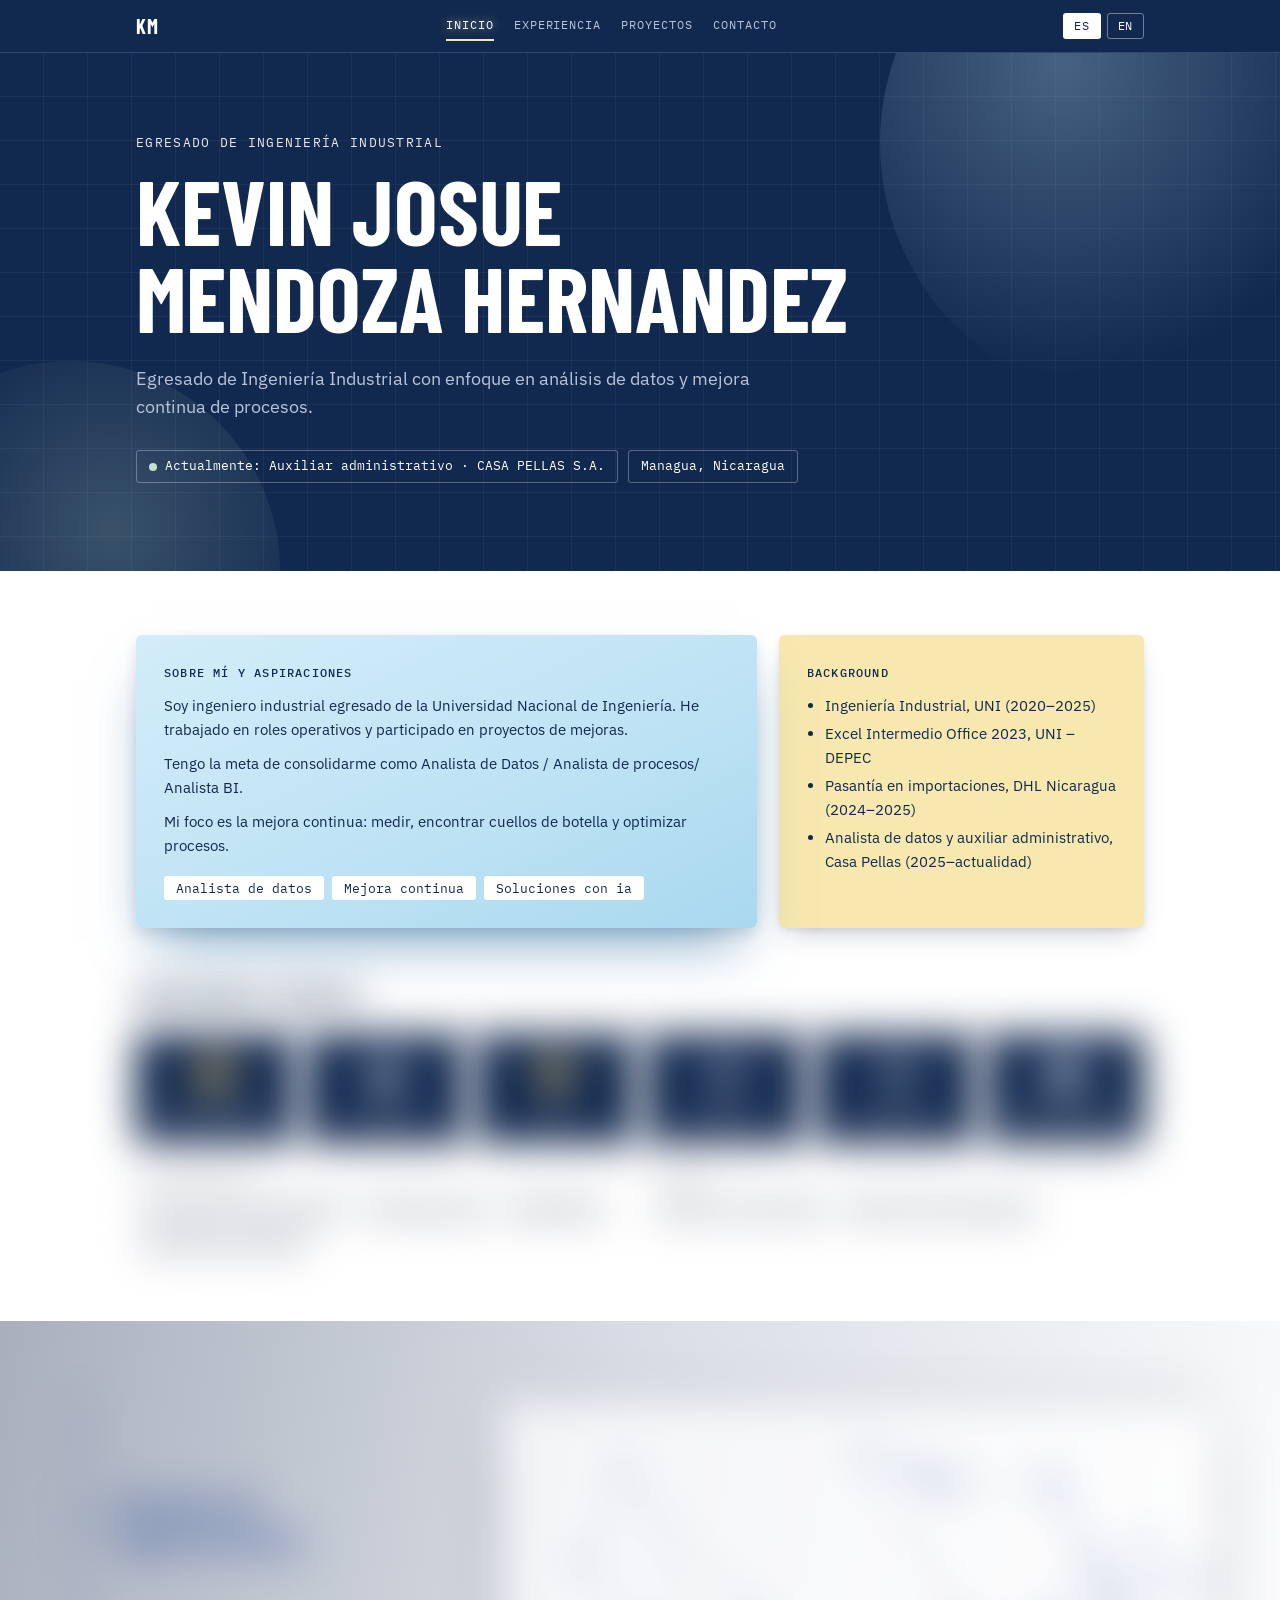
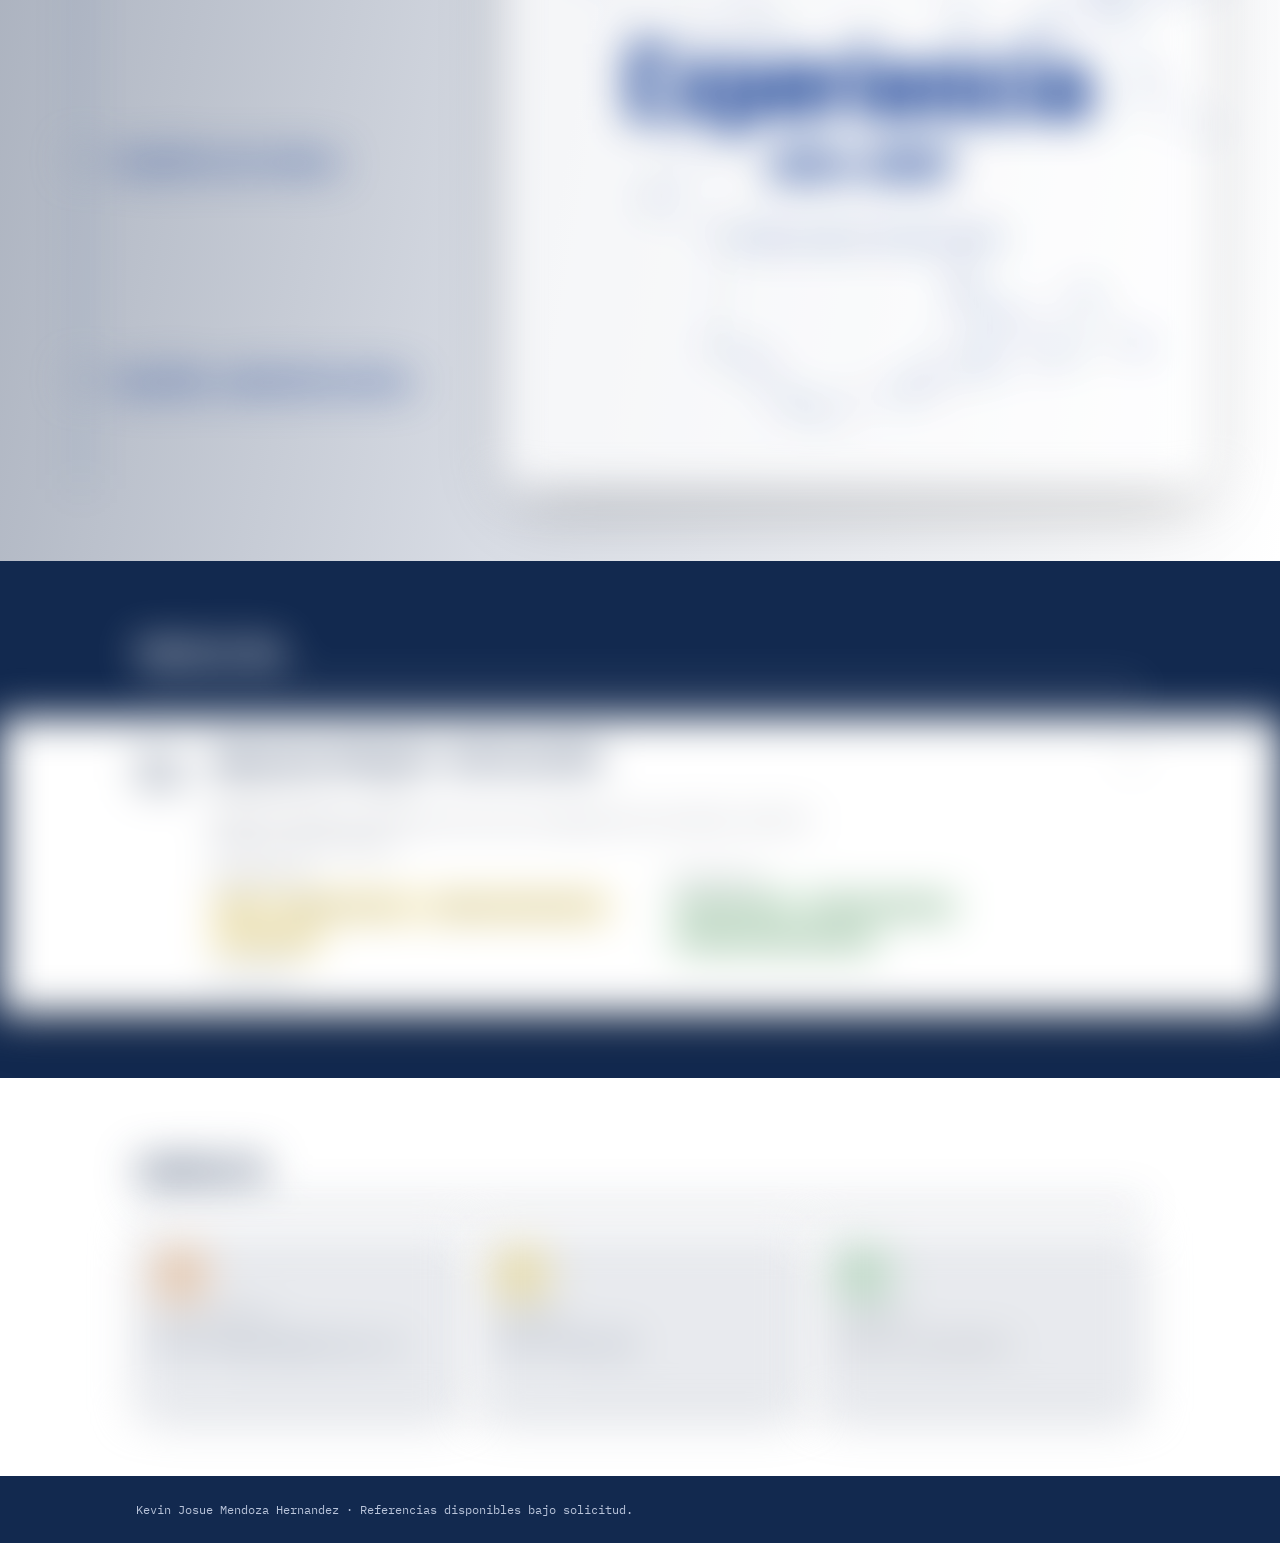
==== commit ab643ed0: "Add files via upload" ====
--- a/index.html
+++ b/index.html
@@ -43,7 +43,7 @@
   <div class="xp-bg" aria-hidden="true"><i class="bg-intro"></i><i class="bg-gold"></i><i class="bg-blue"></i></div>
   <div class="xp-in" data-fx>
     <div class="xp-nav" id="xp-nav" role="tablist"></div>
-    <div class="xp-view" id="xp-view"></div>
+    <div class="xp-card"><canvas class="xp-net" id="xp-net" aria-hidden="true"></canvas><div class="xp-view" id="xp-view"></div></div>
   </div>
 </section>
 
@@ -346,7 +346,7 @@
       '<div class="xp-hint">' + svg('<path d="M15 6l-6 6 6 6"/>', 'xp-chev') + '<span>' + u.pick + '</span></div></div>' +
       jobs.map(function (j, i) {
         return '<article class="xp-panel xp-job" id="xp' + i + '" role="tabpanel" aria-labelledby="xt' + i + '"><h3>' + esc(t(j.title)) + '</h3>' +
-          '<p class="xp-org">' + esc(j.org) + ' · ' + esc(j.place) + '</p>' +
+          '<p class="xp-idx">' + String(i + 1).padStart(2, '0') + ' / ' + String(jobs.length).padStart(2, '0') + '</p><p class="xp-org">' + esc(j.org) + ' · ' + esc(j.place) + '</p>' +
           '<p class="xp-when">' + fmt(j.start) + ' – ' + (j.end ? fmt(j.end) : u.present) + '</p><ul>' +
           t(j.bullets).map(function (b, k) { return '<li style="--i:' + k + '">' + esc(b) + '</li>'; }).join('') + '</ul></article>';
       }).join('');
@@ -377,7 +377,7 @@
     jobs.forEach(function (j, k) { $('xp' + k).classList.toggle('on', k === i); });
     var nv = $('xp-nav');
     if (i >= 0 && nv.scrollWidth > nv.clientWidth) nv.scrollTo({ left: Math.max(0, $('xt' + i).offsetLeft - 16), behavior: 'smooth' });
-    xpPill();
+    xpPill(); if (xpNet) { xpNet.redraw(); setTimeout(xpNet.redraw, 300); setTimeout(xpNet.redraw, 900); }
     if (focus && i >= 0) $('xt' + i).focus({ preventScroll: true });
   }
   $('xp-nav').addEventListener('click', function (ev) {
@@ -397,6 +397,65 @@
   });
   window.addEventListener('resize', function () { xpPillOn = false; xpPill(); });
   if (document.fonts && document.fonts.ready) document.fonts.ready.then(function () { xpPillOn = false; xpPill(); });
+
+
+  /* Fondo de nodos (hilos y chinches) detrás de la tarjeta de Experiencia */
+  var xpNet = (function () {
+    var cv = $('xp-net'); if (!cv) return null;
+    var ctx = cv.getContext('2d'), nodes = [], edges = [], W = 0, H = 0, dpr = 1, raf = 0, vis = false;
+    var TONES = { intro: [18, 60, 148], gold: [96, 72, 0], blue: [11, 84, 200] };
+    var cur = TONES.intro.slice(), reduce = matchMedia('(prefers-reduced-motion: reduce)').matches;
+    function rng(s) { return function () { s = (s * 1664525 + 1013904223) >>> 0; return s / 4294967296; }; }
+    function build() {
+      var r = rng(7), n = Math.max(16, Math.min(46, Math.round(W * H / 11000)));
+      nodes = [];
+      for (var k = 0; k < n; k++) {
+        var u = r(), x = (0.08 + 0.92 * Math.pow(u, 0.75)) * W;   /* más densidad hacia la derecha */
+        nodes.push({ x: x, y: (0.06 + 0.88 * r()) * H, a: 4 + r() * 7, b: 4 + r() * 7, p: r() * 6.28, q: r() * 6.28, s: 0.25 + r() * 0.35 });
+      }
+      edges = []; var seen = {};
+      function add(i, j) { var key = i < j ? i + '-' + j : j + '-' + i; if (i === j || seen[key]) return; seen[key] = 1; edges.push([i, j]); }
+      nodes.forEach(function (a, i) {
+        var d = nodes.map(function (b, j) { return [Math.hypot(a.x - b.x, a.y - b.y), j]; }).sort(function (m, o) { return m[0] - o[0]; });
+        add(i, d[1][1]); add(i, d[2][1]); if (r() < 0.55) add(i, d[3][1]);
+        if (r() < 0.18) add(i, d[Math.min(d.length - 1, 5 + Math.floor(r() * 4))][1]);
+      });
+    }
+    function size() {
+      var b = cv.parentNode.getBoundingClientRect(); if (!b.width) return;
+      dpr = Math.min(2, window.devicePixelRatio || 1);
+      W = b.width; H = b.height; cv.width = W * dpr; cv.height = H * dpr; ctx.setTransform(dpr, 0, 0, dpr, 0, 0);
+      build(); draw(performance.now());
+    }
+    function draw(ms) {
+      var tgt = TONES[$('experiencia').getAttribute('data-tone')] || TONES.intro;
+      for (var c = 0; c < 3; c++) cur[c] += (tgt[c] - cur[c]) * 0.06;
+      var rgb = Math.round(cur[0]) + ',' + Math.round(cur[1]) + ',' + Math.round(cur[2]), tm = ms / 1000;
+      ctx.clearRect(0, 0, W, H);
+      var P = nodes.map(function (n) { return reduce ? [n.x, n.y] : [n.x + Math.sin(tm * n.s + n.p) * n.a, n.y + Math.cos(tm * n.s * 0.9 + n.q) * n.b]; });
+      ctx.lineCap = 'round';
+      edges.forEach(function (e) {   /* sombra del hilo */
+        ctx.strokeStyle = 'rgba(' + rgb + ',.06)'; ctx.lineWidth = 3;
+        ctx.beginPath(); ctx.moveTo(P[e[0]][0] + 4, P[e[0]][1] + 5); ctx.lineTo(P[e[1]][0] + 4, P[e[1]][1] + 5); ctx.stroke();
+      });
+      edges.forEach(function (e) {   /* hilo */
+        ctx.strokeStyle = 'rgba(' + rgb + ',.34)'; ctx.lineWidth = 1.1;
+        ctx.beginPath(); ctx.moveTo(P[e[0]][0], P[e[0]][1]); ctx.lineTo(P[e[1]][0], P[e[1]][1]); ctx.stroke();
+      });
+      P.forEach(function (p) {       /* chinche */
+        ctx.fillStyle = 'rgba(' + rgb + ',.16)'; ctx.beginPath(); ctx.ellipse(p[0] + 5, p[1] + 6, 5, 3, 0, 0, 6.3); ctx.fill();
+        var g = ctx.createRadialGradient(p[0] - 1.4, p[1] - 1.4, 0.4, p[0], p[1], 4.2);
+        g.addColorStop(0, 'rgba(255,255,255,.95)'); g.addColorStop(0.45, 'rgba(' + rgb + ',.9)'); g.addColorStop(1, 'rgba(' + rgb + ',1)');
+        ctx.fillStyle = g; ctx.beginPath(); ctx.arc(p[0], p[1], 4.2, 0, 6.3); ctx.fill();
+      });
+    }
+    function loop(ms) { draw(ms); raf = vis && !reduce ? requestAnimationFrame(loop) : 0; }
+    function go() { if (!raf && vis && !reduce) raf = requestAnimationFrame(loop); }
+    if ('ResizeObserver' in window) new ResizeObserver(size).observe(cv.parentNode); else window.addEventListener('resize', size);
+    if ('IntersectionObserver' in window) new IntersectionObserver(function (en) { vis = en[0].isIntersecting; go(); }, { threshold: 0 }).observe($('experiencia')); else { vis = true; go(); }
+    size();
+    return { redraw: function () { draw(performance.now()); } };
+  })();
 
   function setupFx() {
     if (!('IntersectionObserver' in window) || matchMedia('(prefers-reduced-motion: reduce)').matches) return;
--- a/index.css
+++ b/index.css
@@ -4,7 +4,7 @@
    El efecto se activa con la clase .out que agrega el script del index.html a los elementos con data-fx. */
 
 /* Base del navegador (equivale al reset que aplica el Artifact) */
-:root { color-scheme: light; }
+:root { color-scheme: dark; }
 body { margin: 0; }
 img { max-width: 100%; }
 [hidden] { display: none !important; }
@@ -23,9 +23,9 @@
   --green: #C4E3C9;
   --sky: #BFE3F5;
   /* Aparición al hacer scroll: ajusta estos valores */
-  --fx-dur: 1.9s;      /* duración del efecto */
-  --fx-dist: 22px;     /* distancia que sube al aparecer */
-  --fx-blur: 15px;     /* desenfoque inicial */
+  --fx-dur: 1.0s;      /* duración del efecto */
+  --fx-dist: 24px;     /* distancia que sube al aparecer */
+  --fx-blur: 10px;     /* desenfoque inicial */
   --fx-scale: .985;    /* escala inicial */
   --fx-step: .08s;     /* retraso entre elementos del mismo grupo */
   --sh-1: 0 2px 6px rgba(18,41,79,.08), 0 12px 26px -10px rgba(18,41,79,.28);
@@ -70,7 +70,7 @@
 /* Inicio: portada */
 .hero { background: var(--navy); color: var(--white); }
 .hero .pad { padding-block: 80px 88px; }
-.role { font-family: var(--font-mono); font-size: 13px; letter-spacing: .1em; text-transform: uppercase; color: var(--yellow); margin: 0 0 12px; }
+.role { font-family: var(--font-mono); font-size: 13px; letter-spacing: .1em; text-transform: uppercase; color: var( --gray-light); margin: 0 0 12px; }
 #name { font-family: var(--font-display); font-weight: 700; font-size: clamp(44px, 9vw, 92px); line-height: .95; margin: 0 0 24px; text-transform: uppercase; text-wrap: balance; }
 .lead { max-width: 58ch; font-size: 18px; color: var(--on-navy-muted); margin: 0 0 28px; }
 .chips { display: flex; flex-wrap: wrap; gap: 10px; }
@@ -99,7 +99,7 @@
 .tile { background: var(--gray-light); border-radius: 4px; padding: 20px 12px 16px; display: flex; flex-direction: column; align-items: center; gap: 10px; text-align: center; color: var(--gray-dark); font-size: 14px; font-weight: 500; min-width: 0; }
 .tile svg { width: 40px; height: 40px; color: var(--gray-icon); filter: drop-shadow(0 1px 1.5px rgba(18,41,79,.35)); }
 .pills { display: flex; flex-wrap: wrap; gap: 8px; }
-.pill { font-size: 13.5px; border-radius: 3px; padding: 2px 11px; color: var(--navy); }
+.pill { font-size: 13.5px; border-radius: 3px; padding: 2px 11px; color: var(--gray-dark); }
 .pill.o { background: var(--orange); } .pill.y { background: var(--yellow); } .pill.g { background: var(--green); } .pill.l { background: var(--gray-light); }
 .two { display: grid; grid-template-columns: repeat(auto-fit, minmax(min(100%, 300px), 1fr)); gap: 24px; margin-top: 24px; }
 .two .lab { color: var(--muted); }
@@ -328,3 +328,22 @@
   .bg-gold { background: linear-gradient(180deg, #BFA019 0%, #D6B823 30%, #F2CB2E 65%, #FCD535 100%); }
   .bg-blue { background: linear-gradient(180deg, #0B54C8 0%, #5E92E4 14%, #CFE0F7 30%, #FAFBFE 45%); }
 }
+
+/* Experiencia: tarjeta con fondo de nodos (hilos y chinches) */
+#experiencia.xp { --card: 255,255,255; --card-a: .74; }
+#experiencia.xp[data-tone="gold"] { --card: 255,248,205; --card-a: .74; }
+#experiencia.xp[data-tone="blue"] { --card: 255,255,255; --card-a: .78; }
+.xp-card { position: relative; align-self: center; overflow: hidden; min-width: 0; min-height: 440px; display: grid; align-items: center; padding: 52px 56px; border-radius: 22px; background: rgba(var(--card), var(--card-a)); border: 1px solid rgba(var(--glow), .0); box-shadow: 0 0 0 1px var(--edge), 0 24px 60px -18px rgba(0,0,0,.35), inset 0 1px 0 rgba(255,255,255,.7); backdrop-filter: blur(6px); -webkit-backdrop-filter: blur(6px); transition: background .7s ease, box-shadow .7s ease; }
+.xp-card::after { content: ""; position: absolute; left: 0; top: 0; width: 100%; height: 5px; background: var(--edge); transition: background .7s ease; }
+.xp-net { position: absolute; inset: 0; width: 100%; height: 100%; pointer-events: none; }
+.xp-card .xp-view { position: relative; }
+.xp-idx { margin: 18px 0 14px; font-family: var(--font-mono); font-size: 13px; letter-spacing: .18em; opacity: .75; }
+.xp-idx::after { content: ""; display: inline-block; vertical-align: middle; width: 56px; height: 1px; margin-left: 14px; background: currentColor; opacity: .6; }
+.xp-job ul { list-style: none; padding-left: 30px; position: relative; }
+.xp-job ul::before { content: ""; position: absolute; left: 4px; top: 12px; bottom: 14px; width: 1px; background: currentColor; opacity: .4; }
+.xp-job li { position: relative; }
+.xp-job li::before { content: ""; position: absolute; left: -30px; top: .5em; width: 9px; height: 9px; border-radius: 50%; border: 1.5px solid currentColor; background: var(--edge); box-shadow: 2px 3px 0 rgba(0,0,0,.14); }
+@media (max-width: 760px) {
+  .xp-card { padding: 30px 22px; min-height: 380px; border-radius: 18px; }
+  .xp-job ul { padding-left: 26px; } .xp-job li::before { left: -26px; }
+}
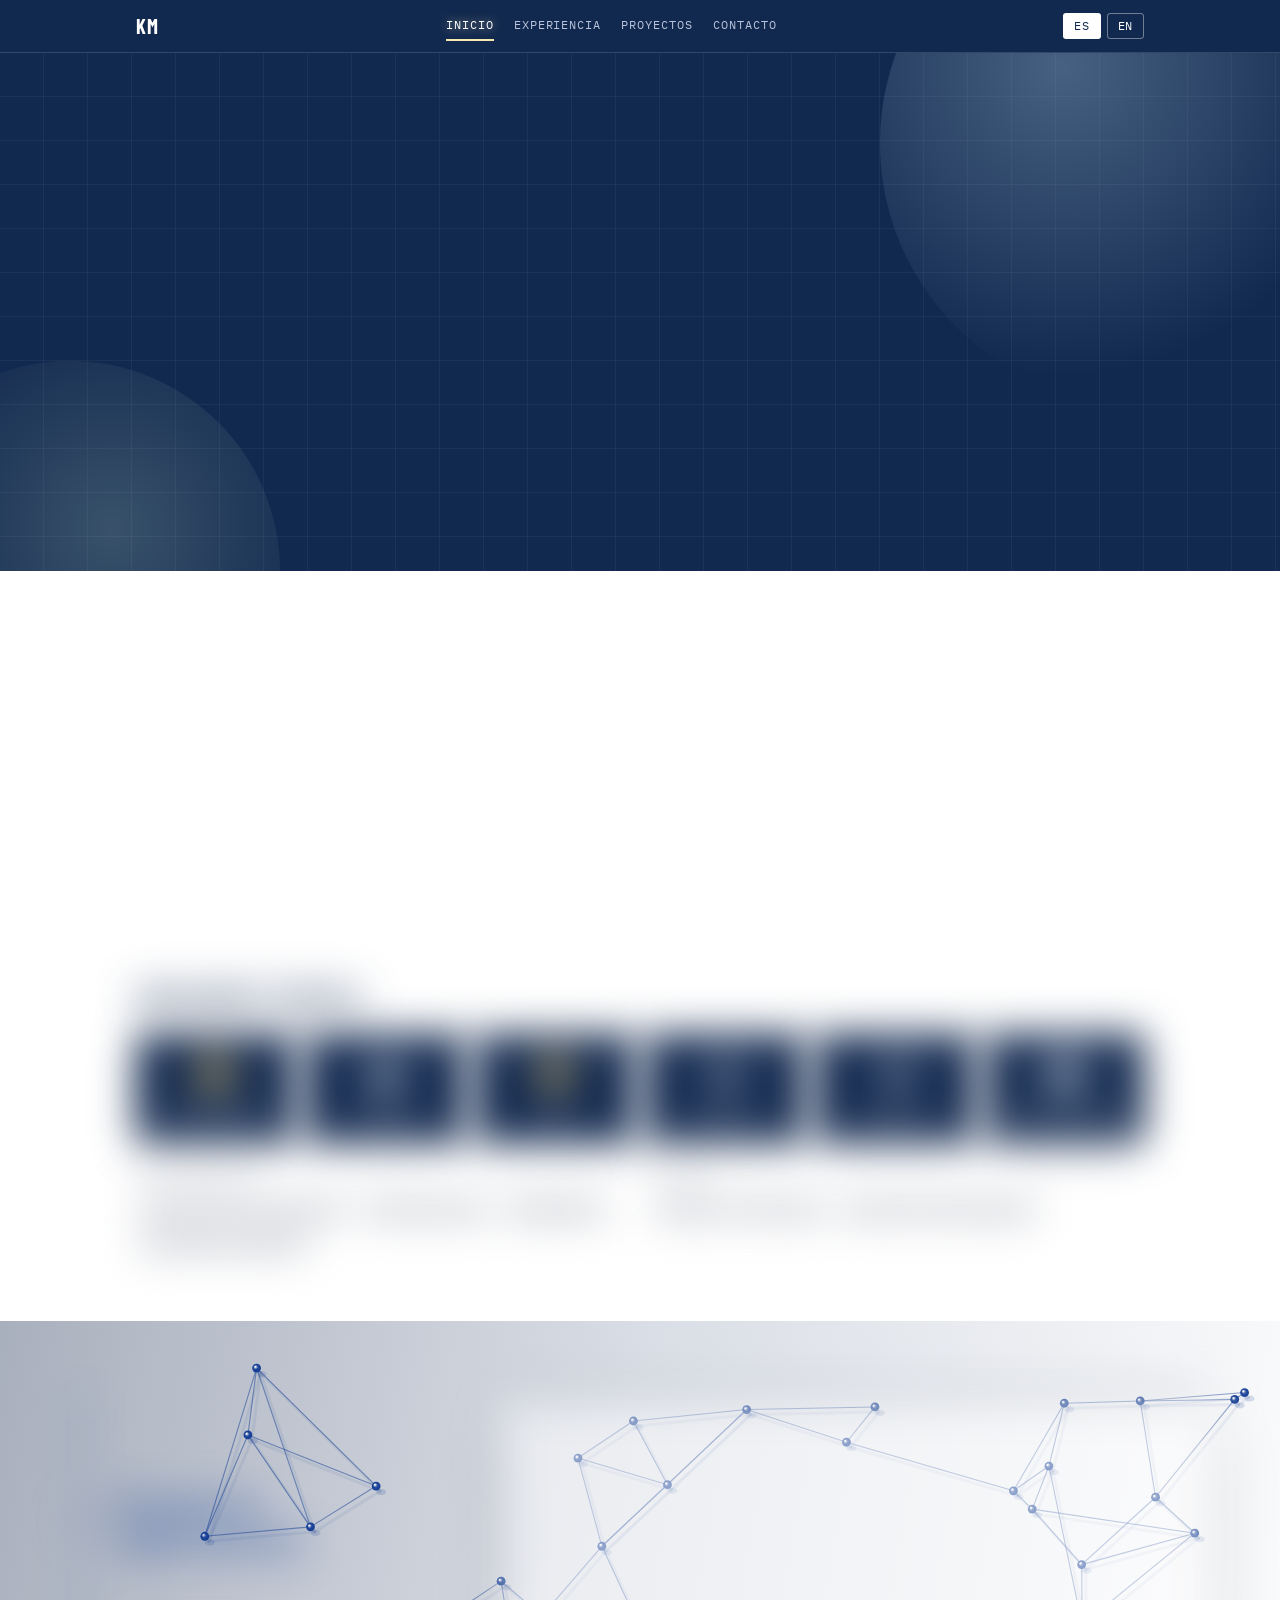
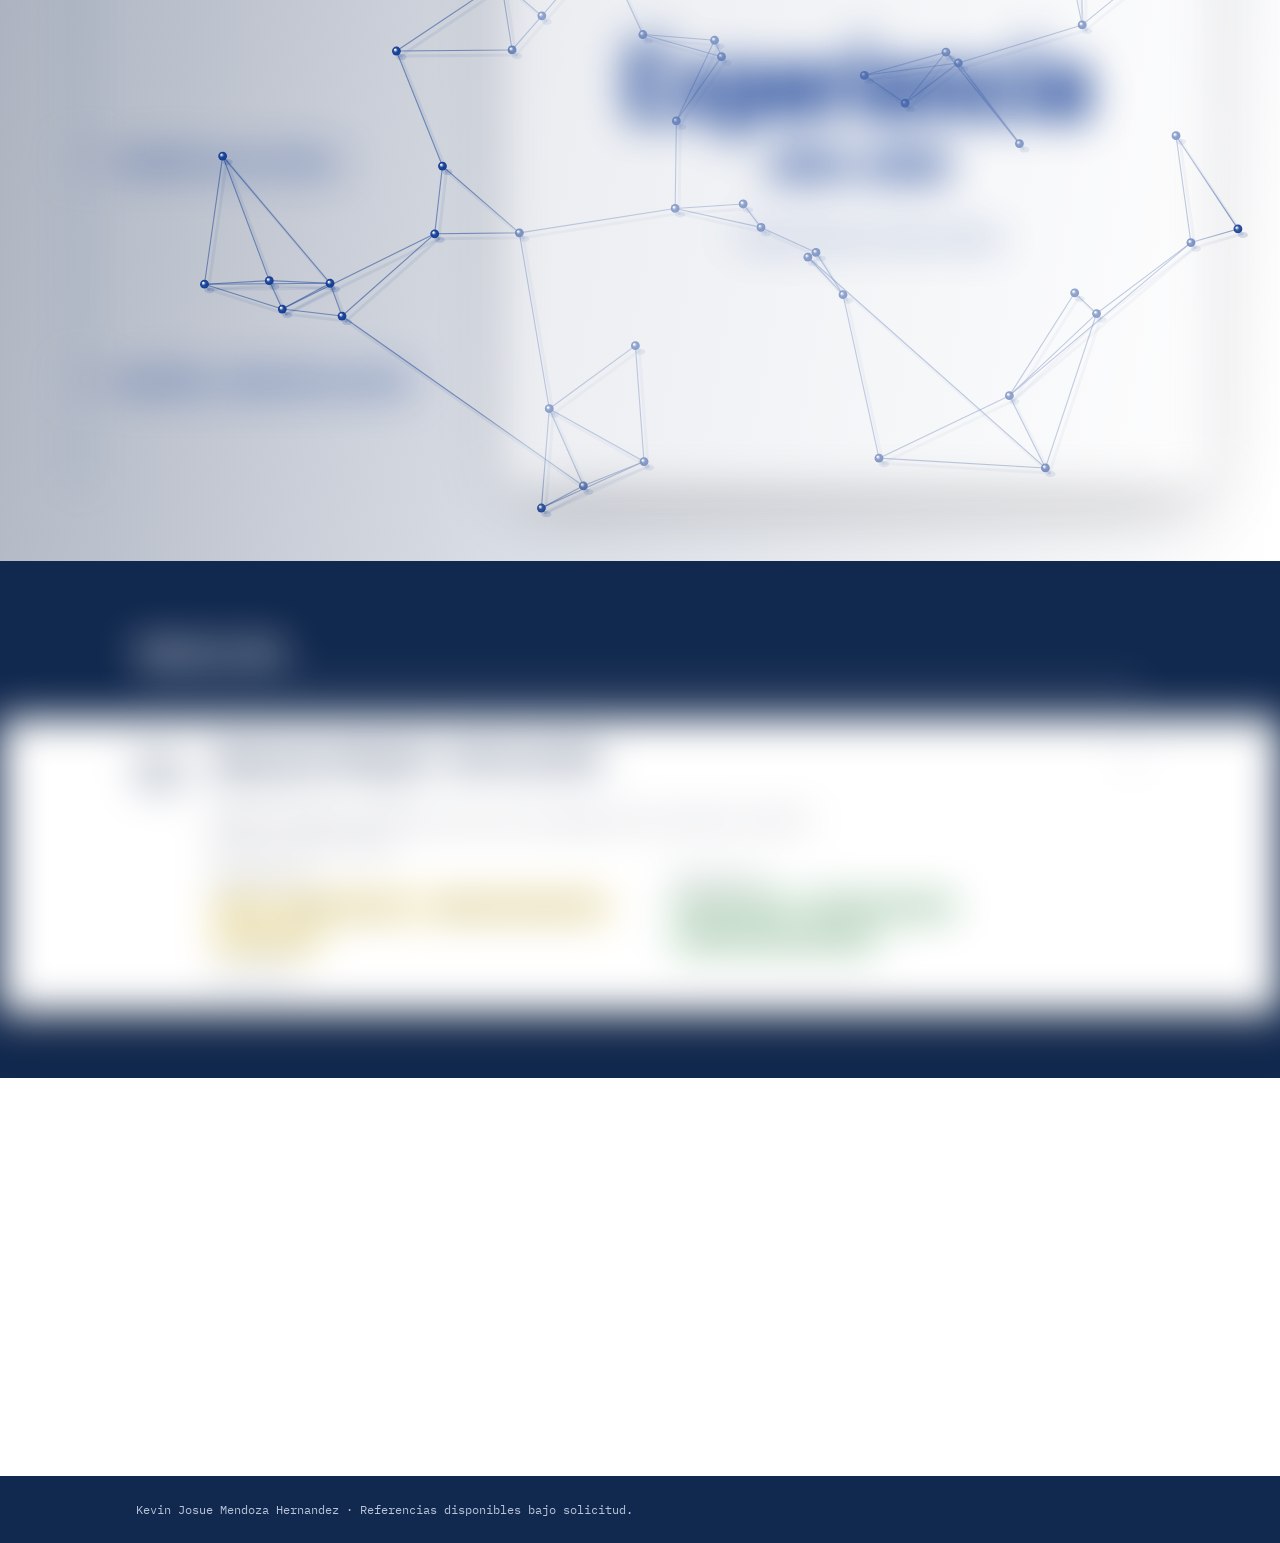
==== commit 6a81cf3f: "Add files via upload" ====
--- a/index.html
+++ b/index.html
@@ -40,10 +40,10 @@
 </section>
 
 <section id="experiencia" class="xp" data-tone="intro">
-  <div class="xp-bg" aria-hidden="true"><i class="bg-intro"></i><i class="bg-gold"></i><i class="bg-blue"></i></div>
+  <div class="xp-bg" aria-hidden="true"><i class="bg-intro"></i><i class="bg-gold"></i><i class="bg-blue"></i><canvas class="xp-net" id="xp-net"></canvas></div>
   <div class="xp-in" data-fx>
     <div class="xp-nav" id="xp-nav" role="tablist"></div>
-    <div class="xp-card"><canvas class="xp-net" id="xp-net" aria-hidden="true"></canvas><div class="xp-view" id="xp-view"></div></div>
+    <div class="xp-card"><div class="xp-view" id="xp-view"></div></div>
   </div>
 </section>
 
@@ -377,7 +377,7 @@
     jobs.forEach(function (j, k) { $('xp' + k).classList.toggle('on', k === i); });
     var nv = $('xp-nav');
     if (i >= 0 && nv.scrollWidth > nv.clientWidth) nv.scrollTo({ left: Math.max(0, $('xt' + i).offsetLeft - 16), behavior: 'smooth' });
-    xpPill(); if (xpNet) { xpNet.redraw(); setTimeout(xpNet.redraw, 300); setTimeout(xpNet.redraw, 900); }
+    xpPill(); if (xpNet) xpNet.to(i);
     if (focus && i >= 0) $('xt' + i).focus({ preventScroll: true });
   }
   $('xp-nav').addEventListener('click', function (ev) {
@@ -399,27 +399,43 @@
   if (document.fonts && document.fonts.ready) document.fonts.ready.then(function () { xpPillOn = false; xpPill(); });
 
 
-  /* Fondo de nodos (hilos y chinches) detrás de la tarjeta de Experiencia */
+  /* Fondo de nodos (hilos y chinches) en toda la franja de Experiencia; el patrón cambia con cada puesto */
   var xpNet = (function () {
     var cv = $('xp-net'); if (!cv) return null;
-    var ctx = cv.getContext('2d'), nodes = [], edges = [], W = 0, H = 0, dpr = 1, raf = 0, vis = false;
-    var TONES = { intro: [18, 60, 148], gold: [96, 72, 0], blue: [11, 84, 200] };
-    var cur = TONES.intro.slice(), reduce = matchMedia('(prefers-reduced-motion: reduce)').matches;
+    var ctx = cv.getContext('2d'), W = 0, H = 0, dpr = 1, raf = 0, vis = false, last = 0;
+    var TONES = { intro: { l: [18, 60, 148], r: [18, 60, 148] }, gold: { l: [88, 66, 0], r: [88, 66, 0] }, blue: { l: [242, 247, 255], r: [11, 84, 200] } };
+    var cl = TONES.intro.l.slice(), cr = TONES.intro.r.slice();
+    var reduce = matchMedia('(prefers-reduced-motion: reduce)').matches;
+    var pats = [], base = [], from = [], dly = [], prevE = [], st = 0, k = 1;
     function rng(s) { return function () { s = (s * 1664525 + 1013904223) >>> 0; return s / 4294967296; }; }
+    function clamp(v, a, b) { return Math.max(a, Math.min(b, v)); }
+    function ease(t) { return t * t * (3 - 2 * t); }
+    function gen(s, n) {
+      var r = rng(11 + s * 97), pts = [], i;
+      for (i = 0; i < n; i++) {
+        var x, y;
+        if (s === 0) { x = 0.1 + 0.9 * Math.pow(r(), 0.8); y = 0.06 + 0.88 * r(); }              /* introducción: abierta, más densa a la derecha */
+        else if (s === 1) { x = 0.36 + 0.62 * r(); y = 0.05 + 0.9 * r(); }                        /* puesto 1: masa densa a la derecha */
+        else if (s === 2) { var c = r() < 0.5; x = (c ? 0.2 : 0.8) + (r() - 0.5) * 0.36; y = (c ? 0.3 : 0.68) + (r() - 0.5) * 0.6; } /* puesto 2: dos racimos */
+        else { x = 0.04 + 0.92 * r(); y = 0.05 + 0.9 * r(); }                                    /* puesto 3: repartida por toda la franja */
+        pts.push({ x: clamp(x, 0.03, 0.97), y: clamp(y, 0.04, 0.96) });
+      }
+      var edges = [], seen = {};
+      function add(a, b) { var key = a < b ? a + '-' + b : b + '-' + a; if (a === b || seen[key]) return; seen[key] = 1; edges.push([a, b]); }
+      pts.forEach(function (p, a) {
+        var d = pts.map(function (q, j) { return [Math.hypot((p.x - q.x) * W, (p.y - q.y) * H), j]; }).sort(function (m, o) { return m[0] - o[0]; });
+        add(a, d[1][1]); add(a, d[2][1]); if (r() < 0.55) add(a, d[3][1]);
+        if (r() < 0.16) add(a, d[Math.min(n - 1, 5 + Math.floor(r() * 4))][1]);
+      });
+      return { pts: pts, edges: edges };
+    }
     function build() {
-      var r = rng(7), n = Math.max(16, Math.min(46, Math.round(W * H / 11000)));
-      nodes = [];
-      for (var k = 0; k < n; k++) {
-        var u = r(), x = (0.08 + 0.92 * Math.pow(u, 0.75)) * W;   /* más densidad hacia la derecha */
-        nodes.push({ x: x, y: (0.06 + 0.88 * r()) * H, a: 4 + r() * 7, b: 4 + r() * 7, p: r() * 6.28, q: r() * 6.28, s: 0.25 + r() * 0.35 });
-      }
-      edges = []; var seen = {};
-      function add(i, j) { var key = i < j ? i + '-' + j : j + '-' + i; if (i === j || seen[key]) return; seen[key] = 1; edges.push([i, j]); }
-      nodes.forEach(function (a, i) {
-        var d = nodes.map(function (b, j) { return [Math.hypot(a.x - b.x, a.y - b.y), j]; }).sort(function (m, o) { return m[0] - o[0]; });
-        add(i, d[1][1]); add(i, d[2][1]); if (r() < 0.55) add(i, d[3][1]);
-        if (r() < 0.18) add(i, d[Math.min(d.length - 1, 5 + Math.floor(r() * 4))][1]);
-      });
+      var n = clamp(Math.round(W * H / 15000), 26, 64), r = rng(5);
+      pats = [0, 1, 2, 3].map(function (s) { return gen(s, n); });
+      dly = []; for (var i = 0; i < n; i++) dly.push(r() * 0.35);
+      base = pats[st].pts.map(function (p) { return { x: p.x, y: p.y }; });
+      from = base.map(function (p) { return { x: p.x, y: p.y }; });
+      prevE = []; k = 1;
     }
     function size() {
       var b = cv.parentNode.getBoundingClientRect(); if (!b.width) return;
@@ -427,34 +443,53 @@
       W = b.width; H = b.height; cv.width = W * dpr; cv.height = H * dpr; ctx.setTransform(dpr, 0, 0, dpr, 0, 0);
       build(); draw(performance.now());
     }
+    function mix(x) { var t = ease(clamp((x / W - 0.25) / 0.35, 0, 1)); return Math.round(cl[0] + (cr[0] - cl[0]) * t) + ',' + Math.round(cl[1] + (cr[1] - cl[1]) * t) + ',' + Math.round(cl[2] + (cr[2] - cl[2]) * t); }
     function draw(ms) {
-      var tgt = TONES[$('experiencia').getAttribute('data-tone')] || TONES.intro;
-      for (var c = 0; c < 3; c++) cur[c] += (tgt[c] - cur[c]) * 0.06;
-      var rgb = Math.round(cur[0]) + ',' + Math.round(cur[1]) + ',' + Math.round(cur[2]), tm = ms / 1000;
-      ctx.clearRect(0, 0, W, H);
-      var P = nodes.map(function (n) { return reduce ? [n.x, n.y] : [n.x + Math.sin(tm * n.s + n.p) * n.a, n.y + Math.cos(tm * n.s * 0.9 + n.q) * n.b]; });
-      ctx.lineCap = 'round';
-      edges.forEach(function (e) {   /* sombra del hilo */
-        ctx.strokeStyle = 'rgba(' + rgb + ',.06)'; ctx.lineWidth = 3;
-        ctx.beginPath(); ctx.moveTo(P[e[0]][0] + 4, P[e[0]][1] + 5); ctx.lineTo(P[e[1]][0] + 4, P[e[1]][1] + 5); ctx.stroke();
+      var tg = TONES[$('experiencia').getAttribute('data-tone')] || TONES.intro, c;
+      for (c = 0; c < 3; c++) { cl[c] += (tg.l[c] - cl[c]) * 0.06; cr[c] += (tg.r[c] - cr[c]) * 0.06; }
+      var tm = ms / 1000, tp = pats[st] ? pats[st].pts : [];
+      for (var i = 0; i < tp.length; i++) {
+        var e = ease(clamp((k - dly[i]) / 0.65, 0, 1));
+        base[i].x = from[i].x + (tp[i].x - from[i].x) * e; base[i].y = from[i].y + (tp[i].y - from[i].y) * e;
+      }
+      var P = base.map(function (b, j) { return reduce ? [b.x * W, b.y * H] : [b.x * W + Math.sin(tm * (0.25 + (j % 7) * 0.05) + j) * 7, b.y * H + Math.cos(tm * (0.22 + (j % 5) * 0.06) + j * 1.7) * 7]; });
+      ctx.clearRect(0, 0, W, H); ctx.lineCap = 'round';
+      function lines(edges, al) {
+        if (al <= 0.01) return;
+        edges.forEach(function (e) {
+          var a = P[e[0]], b = P[e[1]]; if (!a || !b) return;
+          ctx.strokeStyle = 'rgba(' + mix((a[0] + b[0]) / 2) + ',' + (0.07 * al) + ')'; ctx.lineWidth = 3;
+          ctx.beginPath(); ctx.moveTo(a[0] + 4, a[1] + 5); ctx.lineTo(b[0] + 4, b[1] + 5); ctx.stroke();
+          ctx.strokeStyle = 'rgba(' + mix((a[0] + b[0]) / 2) + ',' + (0.5 * al) + ')'; ctx.lineWidth = 1.1;
+          ctx.beginPath(); ctx.moveTo(a[0], a[1]); ctx.lineTo(b[0], b[1]); ctx.stroke();
+        });
+      }
+      if (k < 1) lines(prevE, 1 - k);
+      lines(pats[st].edges, k < 1 ? k : 1);
+      P.forEach(function (p) {
+        var rgb = mix(p[0]);
+        ctx.fillStyle = 'rgba(' + rgb + ',.16)'; ctx.beginPath(); ctx.ellipse(p[0] + 5, p[1] + 6, 5, 3, 0, 0, 6.3); ctx.fill();
+        var g = ctx.createRadialGradient(p[0] - 1.4, p[1] - 1.4, 0.4, p[0], p[1], 4.4);
+        g.addColorStop(0, 'rgba(255,255,255,.95)'); g.addColorStop(0.45, 'rgba(' + rgb + ',.9)'); g.addColorStop(1, 'rgba(' + rgb + ',1)');
+        ctx.fillStyle = g; ctx.beginPath(); ctx.arc(p[0], p[1], 4.4, 0, 6.3); ctx.fill();
       });
-      edges.forEach(function (e) {   /* hilo */
-        ctx.strokeStyle = 'rgba(' + rgb + ',.34)'; ctx.lineWidth = 1.1;
-        ctx.beginPath(); ctx.moveTo(P[e[0]][0], P[e[0]][1]); ctx.lineTo(P[e[1]][0], P[e[1]][1]); ctx.stroke();
-      });
-      P.forEach(function (p) {       /* chinche */
-        ctx.fillStyle = 'rgba(' + rgb + ',.16)'; ctx.beginPath(); ctx.ellipse(p[0] + 5, p[1] + 6, 5, 3, 0, 0, 6.3); ctx.fill();
-        var g = ctx.createRadialGradient(p[0] - 1.4, p[1] - 1.4, 0.4, p[0], p[1], 4.2);
-        g.addColorStop(0, 'rgba(255,255,255,.95)'); g.addColorStop(0.45, 'rgba(' + rgb + ',.9)'); g.addColorStop(1, 'rgba(' + rgb + ',1)');
-        ctx.fillStyle = g; ctx.beginPath(); ctx.arc(p[0], p[1], 4.2, 0, 6.3); ctx.fill();
-      });
-    }
-    function loop(ms) { draw(ms); raf = vis && !reduce ? requestAnimationFrame(loop) : 0; }
+    }
+    function loop(ms) {
+      var dt = last ? Math.min(0.05, (ms - last) / 1000) : 0.016; last = ms;
+      if (k < 1) k = Math.min(1, k + dt / 1.6);
+      draw(ms); raf = vis && !reduce ? requestAnimationFrame(loop) : 0; if (!raf) last = 0;
+    }
     function go() { if (!raf && vis && !reduce) raf = requestAnimationFrame(loop); }
+    function to(i) {
+      var s = clamp(i + 1, 0, 3); if (s === st || !pats.length) return;
+      prevE = pats[st].edges; from = base.map(function (p) { return { x: p.x, y: p.y }; }); st = s; k = 0;
+      if (reduce || !vis) k = 1;
+      draw(performance.now()); go();
+    }
     if ('ResizeObserver' in window) new ResizeObserver(size).observe(cv.parentNode); else window.addEventListener('resize', size);
     if ('IntersectionObserver' in window) new IntersectionObserver(function (en) { vis = en[0].isIntersecting; go(); }, { threshold: 0 }).observe($('experiencia')); else { vis = true; go(); }
     size();
-    return { redraw: function () { draw(performance.now()); } };
+    return { to: to, redraw: function () { draw(performance.now()); } };
   })();
 
   function setupFx() {
--- a/index.css
+++ b/index.css
@@ -330,12 +330,12 @@
 }
 
 /* Experiencia: tarjeta con fondo de nodos (hilos y chinches) */
-#experiencia.xp { --card: 255,255,255; --card-a: .74; }
-#experiencia.xp[data-tone="gold"] { --card: 255,248,205; --card-a: .74; }
-#experiencia.xp[data-tone="blue"] { --card: 255,255,255; --card-a: .78; }
-.xp-card { position: relative; align-self: center; overflow: hidden; min-width: 0; min-height: 440px; display: grid; align-items: center; padding: 52px 56px; border-radius: 22px; background: rgba(var(--card), var(--card-a)); border: 1px solid rgba(var(--glow), .0); box-shadow: 0 0 0 1px var(--edge), 0 24px 60px -18px rgba(0,0,0,.35), inset 0 1px 0 rgba(255,255,255,.7); backdrop-filter: blur(6px); -webkit-backdrop-filter: blur(6px); transition: background .7s ease, box-shadow .7s ease; }
+#experiencia.xp { --card: 255,255,255; --card-a: .5; }
+#experiencia.xp[data-tone="gold"] { --card: 255,248,205; --card-a: .5; }
+#experiencia.xp[data-tone="blue"] { --card: 255,255,255; --card-a: .56; }
+.xp-card { position: relative; align-self: center; overflow: hidden; z-index: 1; min-width: 0; min-height: 440px; display: grid; align-items: center; padding: 52px 56px; border-radius: 22px; background: rgba(var(--card), var(--card-a)); border: 1px solid rgba(var(--glow), .0); box-shadow: 0 0 0 1px var(--edge), 0 24px 60px -18px rgba(0,0,0,.35), inset 0 1px 0 rgba(255,255,255,.7); backdrop-filter: blur(3px); -webkit-backdrop-filter: blur(3px); transition: background .7s ease, box-shadow .7s ease; }
 .xp-card::after { content: ""; position: absolute; left: 0; top: 0; width: 100%; height: 5px; background: var(--edge); transition: background .7s ease; }
-.xp-net { position: absolute; inset: 0; width: 100%; height: 100%; pointer-events: none; }
+.xp-bg .xp-net { position: absolute; inset: 0; width: 100%; height: 100%; pointer-events: none; }
 .xp-card .xp-view { position: relative; }
 .xp-idx { margin: 18px 0 14px; font-family: var(--font-mono); font-size: 13px; letter-spacing: .18em; opacity: .75; }
 .xp-idx::after { content: ""; display: inline-block; vertical-align: middle; width: 56px; height: 1px; margin-left: 14px; background: currentColor; opacity: .6; }
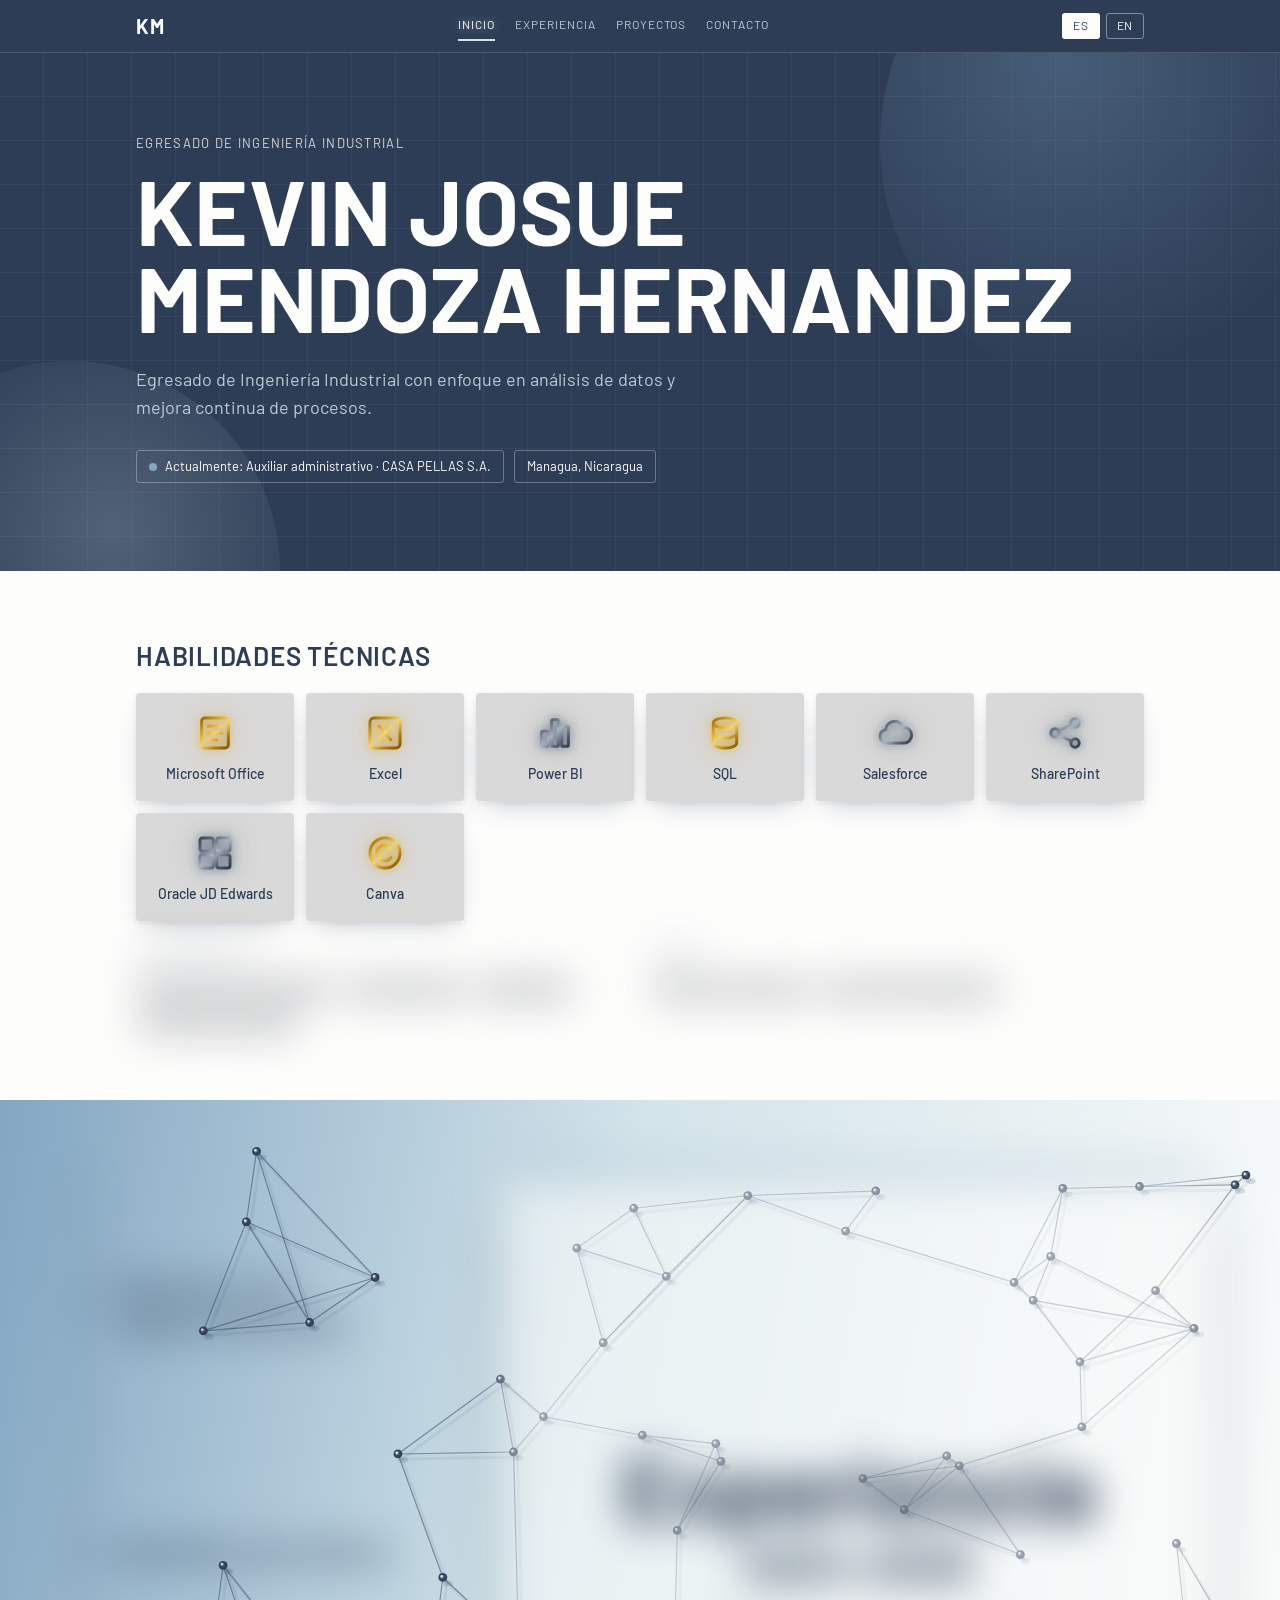
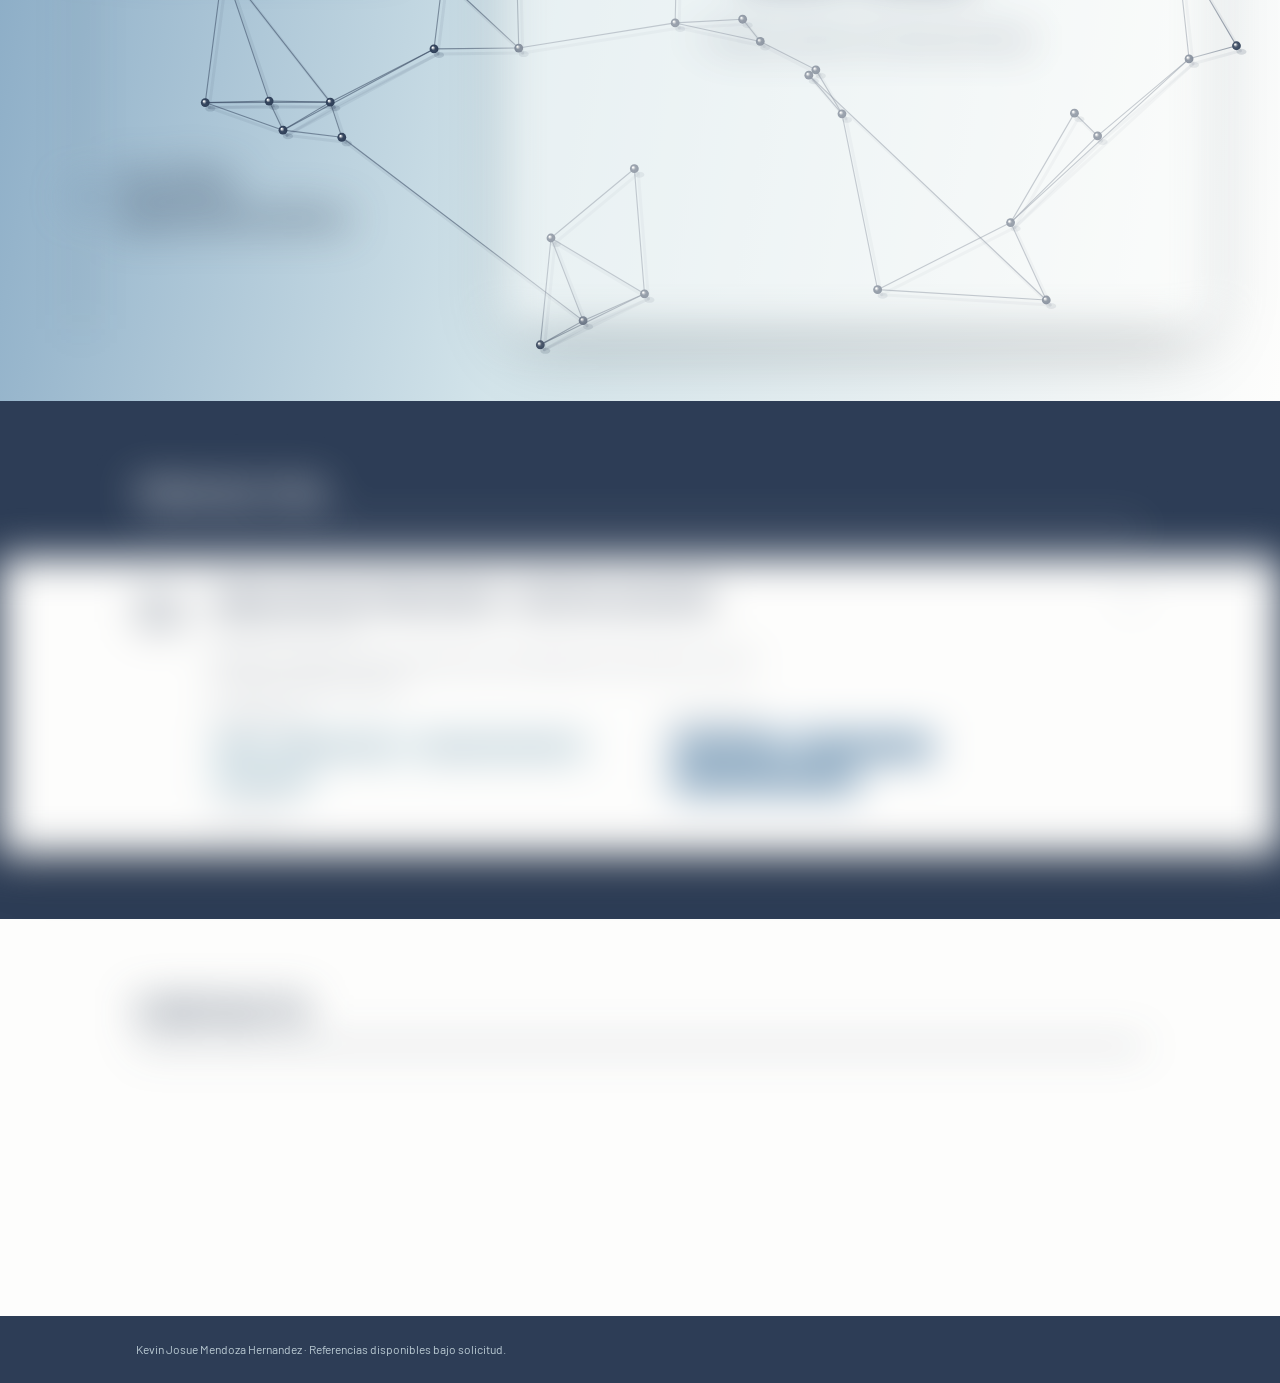
==== commit ca8948d0: "Add files via upload" ====
--- a/index.html
+++ b/index.html
@@ -4,13 +4,13 @@
 <meta charset="utf-8">
 <meta name="viewport" content="width=device-width, initial-scale=1">
 <title>Portafolio Kevin Mendoza</title>
-<link rel="stylesheet" href="https://fonts.googleapis.com/css2?family=Barlow+Condensed:wght@500;600;700&family=IBM+Plex+Sans:wght@400;500;600&family=IBM+Plex+Mono:wght@400;500&display=swap">
+<link rel="stylesheet" href="https://fonts.googleapis.com/css2?family=Barlow:wght@400;500;600;700&display=swap">
 <link rel="stylesheet" href="index.css">
 </head>
 <body>
 <svg width="0" height="0" style="position:absolute" aria-hidden="true" focusable="false"><defs>
-<linearGradient id="m-gold" gradientUnits="userSpaceOnUse" x1="3" y1="2" x2="21" y2="22"><stop offset="0" stop-color="#B8892B"/><stop offset=".25" stop-color="#F2CF73"/><stop offset=".45" stop-color="#FFF6CF"/><stop offset=".65" stop-color="#D9A93F"/><stop offset=".85" stop-color="#F6DE8E"/><stop offset="1" stop-color="#B07F22"/></linearGradient>
-<linearGradient id="m-silver" gradientUnits="userSpaceOnUse" x1="3" y1="2" x2="21" y2="22"><stop offset="0" stop-color="#8A92A0"/><stop offset=".25" stop-color="#C9CFD9"/><stop offset=".45" stop-color="#FFFFFF"/><stop offset=".65" stop-color="#A3ABB8"/><stop offset=".85" stop-color="#E3E7EE"/><stop offset="1" stop-color="#7D8593"/></linearGradient>
+<linearGradient id="m-gold" gradientUnits="userSpaceOnUse" x1="3" y1="2" x2="21" y2="22"><stop offset="0" stop-color="#8A6000"/><stop offset=".3" stop-color="#D9A21F"/><stop offset=".5" stop-color="#F6D567"/><stop offset=".75" stop-color="#B07A0C"/><stop offset="1" stop-color="#7A5200"/></linearGradient>
+<linearGradient id="m-silver" gradientUnits="userSpaceOnUse" x1="3" y1="2" x2="21" y2="22"><stop offset="0" stop-color="#38414F"/><stop offset=".3" stop-color="#6B768A"/><stop offset=".5" stop-color="#AAB3C2"/><stop offset=".75" stop-color="#515B6D"/><stop offset="1" stop-color="#2E3644"/></linearGradient>
 </defs></svg>
 <header class="top">
   <div class="in">
@@ -33,8 +33,7 @@
     </div>
   </div>
   <div class="in pad">
-    <div class="three" id="three"></div>
-    <div class="sub"><h3 id="h-tech" data-fx></h3><div class="tiles" id="tiles"></div></div>
+    <div class="sub first"><h3 id="h-tech" data-fx></h3><div class="tiles" id="tiles"></div></div>
     <div class="two" id="extras"></div>
   </div>
 </section>
@@ -83,11 +82,13 @@
   "focus": { "es": ["Analista de datos", "Mejora continua","Soluciones con ia"], "en": ["Data Analyst", "Continuous improvement","AI Solutions"] },
   "tech": [
     { "icon": "office", "metal": "gold", "label": { "es": "Microsoft Office", "en": "Microsoft Office" } },
+    { "icon": "excel", "metal": "gold", "label": { "es": "Excel", "en": "Excel" } },
     { "icon": "chart", "metal": "silver", "label": { "es": "Power BI", "en": "Power BI" } },
     { "icon": "db", "metal": "gold", "label": { "es": "SQL", "en": "SQL" } },
     { "icon": "cloud", "metal": "silver", "label": { "es": "Salesforce", "en": "Salesforce" } },
     { "icon": "share", "metal": "silver", "label": { "es": "SharePoint", "en": "SharePoint" } },
-    { "icon": "erp", "metal": "silver", "label": { "es": "Oracle JD Edwards", "en": "Oracle JD Edwards" } }
+    { "icon": "erp", "metal": "silver", "label": { "es": "Oracle JD Edwards", "en": "Oracle JD Edwards" } },
+    { "icon": "canva", "metal": "gold", "label": { "es": "Canva", "en": "Canva" } }
   ],
   "soft": {
     "es": ["Pensamiento crítico y analítico", "Trabajo en equipo", "Adaptabilidad", "Orientación a resultados"],
@@ -244,6 +245,8 @@
     db: '<ellipse cx="12" cy="6" rx="7" ry="3"/><path d="M5 6v6c0 1.7 3.1 3 7 3s7-1.3 7-3V6M5 12v6c0 1.7 3.1 3 7 3s7-1.3 7-3v-6"/>',
     cloud: '<path d="M7 18a4 4 0 0 1-.6-7.95A5.5 5.5 0 0 1 17 8.6 4.7 4.7 0 0 1 17.5 18z"/>',
     share: '<circle cx="6" cy="12" r="2.5"/><circle cx="18" cy="6" r="2.5"/><circle cx="18" cy="18" r="2.5"/><path d="M8.2 10.8l7.6-3.6M8.2 13.2l7.6 3.6"/>',
+    excel: '<rect x="3" y="3" width="18" height="18" rx="2.5"/><path d="M8.5 8l7 8M15.5 8l-7 8"/>',
+    canva: '<circle cx="12" cy="12" r="9"/><path d="M15.6 9.4a4.6 4.6 0 1 0 0 5.2"/>',
     erp: '<rect x="3" y="3" width="8" height="8" rx="1.5"/><rect x="13" y="3" width="8" height="8" rx="1.5"/><rect x="3" y="13" width="8" height="8" rx="1.5"/><rect x="13" y="13" width="8" height="8" rx="1.5"/>',
     email: '<rect x="3" y="5" width="18" height="14" rx="2"/><path d="M3 7l9 6 9-6"/>',
     phone: '<path d="M5 4h4l2 5-2.5 1.5a11 11 0 0 0 5 5L15 13l5 2v4a2 2 0 0 1-2 2A16 16 0 0 1 3 6a2 2 0 0 1 2-2z"/>',
@@ -280,9 +283,6 @@
     $('summary').textContent = t(D.summary);
     $('chips').innerHTML = (cur ? '<span class="chip"><span class="dot"></span>' + u.now + ': ' + esc(t(cur.title)) + ' · ' + esc(cur.org) + '</span>' : '') +
       '<span class="chip">' + esc(D.location) + '</span>';
-    $('three').innerHTML =
-      '<div class="pc sky"' + fx(0) + '><h3 class="lab">' + u.aboutasp + '</h3>' + t(D.about).concat(t(D.aspirations)).map(function (p) { return '<p>' + esc(p) + '</p>'; }).join('') + '<div class="focus">' + t(D.focus).map(function (x) { return '<span>' + esc(x) + '</span>'; }).join('') + '</div></div>' +
-      '<div class="pc t-yellow"' + fx(1) + '><h3 class="lab">' + u.bg + '</h3>' + ul(t(D.background)) + '</div>';
     $('h-tech').textContent = u.tech;
     $('tiles').innerHTML = D.tech.map(function (k, i) {
       return '<div class="tile' + (k.metal ? ' m-' + k.metal : '') + '"' + fx(i) + '>' + svg(ICON[k.icon] || ICON.office, '', k.metal) + '<span>' + esc(t(k.label)) + '</span></div>';
@@ -403,7 +403,7 @@
   var xpNet = (function () {
     var cv = $('xp-net'); if (!cv) return null;
     var ctx = cv.getContext('2d'), W = 0, H = 0, dpr = 1, raf = 0, vis = false, last = 0;
-    var TONES = { intro: { l: [18, 60, 148], r: [18, 60, 148] }, gold: { l: [88, 66, 0], r: [88, 66, 0] }, blue: { l: [242, 247, 255], r: [11, 84, 200] } };
+    var TONES = { intro: { l: [45, 61, 86], r: [45, 61, 86] }, gold: { l: [88, 66, 0], r: [88, 66, 0] }, blue: { l: [253, 253, 252], r: [45, 61, 86] } };
     var cl = TONES.intro.l.slice(), cr = TONES.intro.r.slice();
     var reduce = matchMedia('(prefers-reduced-motion: reduce)').matches;
     var pats = [], base = [], from = [], dly = [], prevE = [], st = 0, k = 1;
--- a/index.css
+++ b/index.css
@@ -12,33 +12,35 @@
 /* Layout: una sola página con 4 secciones (Inicio, Experiencia, Proyectos, Contacto). Azul oscuro y blanco dominan (~80%); gris, naranja, amarillo y verde pálidos solo como acentos. Un solo aspecto claro, a propósito. */
 :root {
   color-scheme: light;
-  --navy: #12294F;
-  --navy-soft: #1D3A6C;
-  --white: #FFFFFF;
-  --gray-dark: #3A404B;
-  --gray-light: #E8EAEE;
-  --gray-icon: #7F8797;
-  --orange: #F7D3B2;
-  --yellow: #F6E8AE;
-  --green: #C4E3C9;
-  --sky: #BFE3F5;
+  /* Paleta: #2d3d56 · #83a6c2 · #d9d9d9 · #fdfdfc · #d3e4ea */
+  --navy: #2d3d56;
+  --navy-soft: #83a6c2;
+  --white: #fdfdfc;
+  --gray-dark: #2d3d56;
+  --gray-light: #d9d9d9;
+  --gray-icon: #83a6c2;
+  --orange: #83a6c2;
+  --yellow: #d3e4ea;
+  --green: #83a6c2;
+  --sky: #d3e4ea;
   /* Aparición al hacer scroll: ajusta estos valores */
   --fx-dur: 1.0s;      /* duración del efecto */
   --fx-dist: 24px;     /* distancia que sube al aparecer */
   --fx-blur: 10px;     /* desenfoque inicial */
   --fx-scale: .985;    /* escala inicial */
   --fx-step: .08s;     /* retraso entre elementos del mismo grupo */
-  --sh-1: 0 2px 6px rgba(18,41,79,.08), 0 12px 26px -10px rgba(18,41,79,.28);
-  --sh-2: 0 4px 10px rgba(18,41,79,.12), 0 24px 44px -14px rgba(18,41,79,.42);
-  --sh-sky: 0 6px 14px rgba(18,41,79,.12), 0 30px 54px -18px rgba(38,108,160,.6);
-  --sh-sky-h: 0 8px 18px rgba(18,41,79,.16), 0 38px 64px -18px rgba(38,108,160,.75);
-  --text: #1B2438;
-  --muted: #4B5468;
-  --on-navy-muted: #B9C4DA;
-  --line: #D6DAE2;
-  --font-display: "Barlow Condensed", "Arial Narrow", sans-serif;
-  --font-body: "IBM Plex Sans", system-ui, sans-serif;
-  --font-mono: "IBM Plex Mono", ui-monospace, monospace;
+  --sh-1: 0 2px 6px rgba(45,61,86,.08), 0 12px 26px -10px rgba(45,61,86,.28);
+  --sh-2: 0 4px 10px rgba(45,61,86,.12), 0 24px 44px -14px rgba(45,61,86,.42);
+  --sh-sky: 0 6px 14px rgba(45,61,86,.12), 0 30px 54px -18px rgba(131,166,194,.6);
+  --sh-sky-h: 0 8px 18px rgba(45,61,86,.16), 0 38px 64px -18px rgba(131,166,194,.75);
+  --text: #2d3d56;
+  --muted: rgba(45,61,86,.78);
+  --on-navy-muted: rgba(211,228,234,.85);
+  --line: #d9d9d9;
+  /* Fuente: Barlow en títulos (heading), texto (body) y etiquetas */
+  --font-display: "Barlow", system-ui, sans-serif;
+  --font-body: "Barlow", system-ui, sans-serif;
+  --font-mono: "Barlow", system-ui, sans-serif;
 }
 * { box-sizing: border-box; }
 html { scroll-behavior: smooth; }
@@ -77,27 +79,14 @@
 .chip { display: inline-flex; align-items: center; gap: 8px; border: 1px solid rgba(255,255,255,.3); border-radius: 3px; padding: 5px 12px; font-family: var(--font-mono); font-size: 13px; }
 .dot { width: 8px; height: 8px; border-radius: 50%; background: var(--green); flex: none; }
 
-/* Inicio: perfil, background, aspiraciones */
-.three { display: grid; grid-template-columns: minmax(0, 1fr); gap: 22px; }
-@media (min-width: 860px) { .three { grid-template-columns: minmax(0, 1.7fr) minmax(0, 1fr); } }
-.pc { border-radius: 6px; padding: 28px; color: var(--navy); min-width: 0; }
-.pc.sky { background: linear-gradient(155deg, #D3EDF9 0%, var(--sky) 55%, #A9D8EE 100%); }
-.pc .focus { display: flex; flex-wrap: wrap; gap: 8px; margin-top: 18px; }
-.pc .focus span { background: var(--white); border-radius: 3px; padding: 2px 12px; font-family: var(--font-mono); font-size: 12.5px; }
-.pc p { margin: 0 0 10px; }
-.pc p:last-child { margin-bottom: 0; }
-.pc ul { margin: 0; padding-left: 18px; }
-.pc li { margin-bottom: 4px; }
-.pc.t-orange { background: var(--orange); }
-.pc.t-yellow { background: var(--yellow); }
-.pc.t-green { background: var(--green); }
-.sub { margin-top: 48px; }
+/* Inicio */
+.sub { margin-top: 0; }
 .sub h3 { font-family: var(--font-display); font-size: 26px; font-weight: 600; text-transform: uppercase; letter-spacing: .03em; color: var(--navy); margin-bottom: 16px; }
 
 /* Habilidades técnicas: iconos grises */
 .tiles { display: grid; grid-template-columns: repeat(auto-fit, minmax(min(100%, 150px), 1fr)); gap: 12px; }
 .tile { background: var(--gray-light); border-radius: 4px; padding: 20px 12px 16px; display: flex; flex-direction: column; align-items: center; gap: 10px; text-align: center; color: var(--gray-dark); font-size: 14px; font-weight: 500; min-width: 0; }
-.tile svg { width: 40px; height: 40px; color: var(--gray-icon); filter: drop-shadow(0 1px 1.5px rgba(18,41,79,.35)); }
+.tile svg { width: 40px; height: 40px; color: var(--gray-icon); filter: drop-shadow(0 1px 1.5px rgba(45,61,86,.35)); }
 .pills { display: flex; flex-wrap: wrap; gap: 8px; }
 .pill { font-size: 13.5px; border-radius: 3px; padding: 2px 11px; color: var(--gray-dark); }
 .pill.o { background: var(--orange); } .pill.y { background: var(--yellow); } .pill.g { background: var(--green); } .pill.l { background: var(--gray-light); }
@@ -114,15 +103,15 @@
 .tl-label { margin-bottom: 4px; display: flex; flex-wrap: wrap; align-items: baseline; gap: 0 10px; }
 .tl-label b { font-weight: 600; font-size: 15px; color: var(--navy); }
 .tl-track { position: relative; height: 16px; background: repeating-linear-gradient(90deg, transparent 0, transparent calc(100%/3 - 1px), var(--line) calc(100%/3 - 1px), var(--line) calc(100%/3)); }
-.tl-bar { position: absolute; top: 0; bottom: 0; border-radius: 2px; border: 1px solid rgba(18,41,79,.45); }
-.tone-navy { background: var(--navy); } .tone-green { background: var(--green); } .tone-orange { background: var(--orange); } .tone-yellow { background: var(--yellow); }
+.tl-bar { position: absolute; top: 0; bottom: 0; border-radius: 2px; border: 1px solid rgba(45,61,86,.45); }
+.tone-navy { background: var(--navy); } .tone-green { background: var(--sky); } .tone-orange { background: var(--navy-soft); } .tone-yellow { background: var(--white); }
 .job { display: grid; grid-template-columns: 180px minmax(0, 1fr); gap: 4px 24px; padding: 24px 0; border-top: 1px solid var(--line); }
 @media (max-width: 640px) { .job { grid-template-columns: minmax(0, 1fr); } }
 .job h3 { color: var(--navy); font-size: 19px; }
 .job ul { margin: 10px 0 0; padding-left: 18px; }
 .job li { margin-bottom: 4px; max-width: 70ch; }
 .org { color: var(--muted); font-size: 14px; }
-.sw { display: inline-block; width: 10px; height: 10px; border-radius: 2px; border: 1px solid rgba(18,41,79,.45); margin-right: 8px; }
+.sw { display: inline-block; width: 10px; height: 10px; border-radius: 2px; border: 1px solid rgba(45,61,86,.45); margin-right: 8px; }
 .badge { display: inline-block; font-family: var(--font-mono); font-size: 11px; background: var(--navy); color: var(--white); border-radius: 2px; padding: 1px 6px; margin-left: 8px; vertical-align: 2px; letter-spacing: .04em; }
 
 /* Proyectos: franjas blancas sobre azul */
@@ -130,13 +119,13 @@
 .strips { display: flex; flex-direction: column; gap: 10px; }
 .strip { background: var(--white); color: var(--navy); }
 .sbtn { display: block; width: 100%; background: transparent; border: 0; padding: 0; text-align: left; color: inherit; }
-.sbtn:hover { background: #F4F7FB; }
+.sbtn:hover { background: rgba(211,228,234,.45); }
 .sbtn:focus-visible { outline: 2px solid var(--navy); outline-offset: -4px; }
 .strip .in { display: grid; grid-template-columns: 56px minmax(0, 1fr); gap: 20px; padding-block: 28px; position: relative; }
 .strip .body { display: block; min-width: 0; padding-right: 36px; }
 .chev { position: absolute; right: 16px; top: 30px; width: 24px; height: 24px; color: var(--navy); transition: transform .35s ease; }
 .strip.open .chev { transform: rotate(180deg); }
-.hint { display: block; margin-top: 14px; font-family: var(--font-mono); font-size: 12px; letter-spacing: .06em; text-transform: uppercase; color: var(--navy-soft); }
+.hint { display: block; margin-top: 14px; font-family: var(--font-mono); font-size: 12px; letter-spacing: .06em; text-transform: uppercase; color: var(--navy); opacity: .8; }
 .strip .h-open { display: none; }
 .strip.open .h-open { display: inline; }
 .strip.open .h-closed { display: none; }
@@ -176,11 +165,9 @@
 footer { background: var(--navy); color: var(--on-navy-muted); padding-block: 24px; font-family: var(--font-mono); font-size: 12px; }
 
 /* Sombras y efectos de tarjetas */
-.pc, .tile, .cc, .tl { box-shadow: var(--sh-1); }
-.pc.sky { box-shadow: var(--sh-sky); }
+.tile, .cc, .tl { box-shadow: var(--sh-1); }
 .strip { box-shadow: 0 14px 30px -12px rgba(0,0,0,.5); }
-.pc:hover, .tile:hover, .cc:hover { box-shadow: var(--sh-2); }
-.pc.sky:hover { box-shadow: var(--sh-sky-h); }
+.tile:hover, .cc:hover { box-shadow: var(--sh-2); }
 .strip:hover { box-shadow: 0 22px 44px -12px rgba(0,0,0,.65); }
 .tile svg { transition: transform .35s ease; }
 .tile:hover svg { transform: scale(1.12); }
@@ -189,34 +176,29 @@
 @media (prefers-reduced-motion: no-preference) {
   [data-fx] { --d: calc(var(--i, 0) * var(--fx-step)); transition: opacity var(--fx-dur) ease var(--d), transform var(--fx-dur) cubic-bezier(.22,.61,.36,1) var(--d), filter var(--fx-dur) ease var(--d), box-shadow .35s ease, translate .35s ease; }
   [data-fx].out { opacity: 0; transform: translateY(var(--fx-dist)) scale(var(--fx-scale)); filter: blur(var(--fx-blur)); }
-  .pc:hover, .tile:hover, .cc:hover, .strip:hover { translate: 0 -4px; }
+  .tile:hover, .cc:hover, .strip:hover { translate: 0 -4px; }
 
   /* Movimiento ambiental */
   .hero { position: relative; overflow: hidden; }
   .hero .in { position: relative; z-index: 1; }
   .hero::before, .hero::after { content: ""; position: absolute; border-radius: 50%; pointer-events: none; }
-  .hero::before { width: 520px; height: 520px; right: -120px; top: -170px; background: radial-gradient(circle at 35% 35%, rgba(191,227,245,.30), transparent 65%); animation: drift 14s ease-in-out infinite alternate; }
-  .hero::after { width: 420px; height: 420px; left: -140px; bottom: -210px; background: radial-gradient(circle at 60% 40%, rgba(196,227,201,.22), transparent 65%); animation: drift2 18s ease-in-out infinite alternate; }
+  .hero::before { width: 520px; height: 520px; right: -120px; top: -170px; background: radial-gradient(circle at 35% 35%, rgba(131,166,194,.30), transparent 65%); animation: drift 14s ease-in-out infinite alternate; }
+  .hero::after { width: 420px; height: 420px; left: -140px; bottom: -210px; background: radial-gradient(circle at 60% 40%, rgba(211,228,234,.22), transparent 65%); animation: drift2 18s ease-in-out infinite alternate; }
   @keyframes drift { to { transform: translate(-70px, 55px) scale(1.15); } }
   @keyframes drift2 { to { transform: translate(80px, -40px) scale(1.2); } }
 
   .dot { animation: pulse 2.2s ease-out infinite; }
-  @keyframes pulse { 0% { box-shadow: 0 0 0 0 rgba(196,227,201,.75); } 100% { box-shadow: 0 0 0 10px rgba(196,227,201,0); } }
+  @keyframes pulse { 0% { box-shadow: 0 0 0 0 rgba(211,228,234,.75); } 100% { box-shadow: 0 0 0 10px rgba(211,228,234,0); } }
 
   .tile svg { animation: floaty 5s ease-in-out infinite; }
   .tile:nth-child(2) svg { animation-delay: -.8s; } .tile:nth-child(3) svg { animation-delay: -1.6s; }
-  .tile:nth-child(4) svg { animation-delay: -2.4s; } .tile:nth-child(5) svg { animation-delay: -3.2s; } .tile:nth-child(6) svg { animation-delay: -4s; }
+  .tile:nth-child(4) svg { animation-delay: -2.4s; } .tile:nth-child(5) svg { animation-delay: -3.2s; } .tile:nth-child(6) svg { animation-delay: -4s; } .tile:nth-child(7) svg { animation-delay: -1.2s; } .tile:nth-child(8) svg { animation-delay: -2s; }
   @keyframes floaty { 50% { translate: 0 -5px; } }
 
   .tl-bar { transform-origin: left center; transition: transform 1.3s cubic-bezier(.22,.61,.36,1) .35s; }
   .tl.out .tl-bar { transform: scaleX(0); }
   .tl-bar.tone-navy { animation: glow 2.6s ease-in-out infinite; }
-  @keyframes glow { 50% { box-shadow: 0 0 0 4px rgba(18,41,79,.16); } }
-
-  .pc.sky { position: relative; overflow: hidden; }
-  .pc.sky::after { content: ""; position: absolute; inset: 0; pointer-events: none; background: linear-gradient(110deg, transparent 35%, rgba(255,255,255,.55) 50%, transparent 65%); transform: translateX(-120%); }
-  .pc.sky:hover::after { animation: sweep 1.1s ease; }
-  @keyframes sweep { to { transform: translateX(120%); } }
+  @keyframes glow { 50% { box-shadow: 0 0 0 4px rgba(45,61,86,.16); } }
 
   .sbtn:hover .folder { animation: wiggle .6s ease; }
   @keyframes wiggle { 25% { rotate: -8deg; } 75% { rotate: 6deg; } }
@@ -227,7 +209,7 @@
   @keyframes pop { 40% { scale: 1.2; } }
 
   .nav a { transition: color .3s ease, border-color .3s ease; }
-  .nav a:hover { border-bottom-color: rgba(246,232,174,.6); }
+  .nav a:hover { border-bottom-color: rgba(211,228,234,.6); }
   .brand { transition: letter-spacing .4s ease; }
   .brand:hover { letter-spacing: .14em; }
 }
@@ -235,31 +217,31 @@
 /* Barra de progreso de lectura (solo en navegadores que la admiten) */
 @media (prefers-reduced-motion: no-preference) {
   @supports (animation-timeline: scroll()) {
-    .top::after { content: ""; position: absolute; left: 0; bottom: -1px; width: 100%; height: 3px; background: linear-gradient(90deg, var(--yellow), var(--sky)); transform-origin: left center; transform: scaleX(0); animation: progress linear both; animation-timeline: scroll(root block); }
+    .top::after { content: ""; position: absolute; left: 0; bottom: -1px; width: 100%; height: 3px; background: linear-gradient(90deg, var(--navy-soft), var(--sky)); transform-origin: left center; transform: scaleX(0); animation: progress linear both; animation-timeline: scroll(root block); }
     @keyframes progress { to { transform: scaleX(1); } }
   }
 }
 
-/* Habilidades: metales con glow sobre azul oscuro */
-.tile { position: relative; overflow: hidden; background: var(--navy); color: var(--white); }
-.tile.m-gold { --glow: 246,208,104; }
-.tile.m-silver { --glow: 188,214,255; }
-.tile svg { filter: drop-shadow(0 0 5px rgba(var(--glow, 188,214,255), .55)) drop-shadow(0 0 14px rgba(var(--glow, 188,214,255), .3)); }
-.tile::before { content: ""; position: absolute; inset: 0; pointer-events: none; opacity: 0; transition: opacity .3s ease; background: radial-gradient(150px circle at var(--mx, 50%) var(--my, 30%), rgba(var(--glow, 188,214,255), .22), transparent 70%); }
+/* Habilidades: metales con glow sobre cuadro gris claro */
+.tile { position: relative; overflow: hidden; background: var(--gray-light); color: var(--navy); }
+.tile.m-gold { --glow: 217,162,31; }
+.tile.m-silver { --glow: 45,61,86; }
+.tile svg { filter: drop-shadow(0 0 5px rgba(var(--glow, 45,61,86), .55)) drop-shadow(0 0 14px rgba(var(--glow, 45,61,86), .3)); }
+.tile::before { content: ""; position: absolute; inset: 0; pointer-events: none; opacity: 0; transition: opacity .3s ease; background: radial-gradient(150px circle at var(--mx, 50%) var(--my, 30%), rgba(var(--glow, 45,61,86), .22), transparent 70%); }
 .tile:hover::before { opacity: 1; }
 
 /* Halos en los iconos de contacto, rejilla de plano en la portada y luz en el menú activo */
-.cc .ico.tone-orange { box-shadow: 0 0 0 5px rgba(247,211,178,.45), 0 0 26px rgba(240,170,100,.55); }
-.cc .ico.tone-yellow { box-shadow: 0 0 0 5px rgba(246,232,174,.5), 0 0 26px rgba(225,195,70,.55); }
-.cc .ico.tone-green { box-shadow: 0 0 0 5px rgba(196,227,201,.5), 0 0 26px rgba(90,170,110,.5); }
+.cc .ico.tone-orange { box-shadow: 0 0 0 5px rgba(131,166,194,.4), 0 0 26px rgba(131,166,194,.7); }
+.cc .ico.tone-yellow { box-shadow: 0 0 0 5px rgba(253,253,252,.8), 0 0 26px rgba(131,166,194,.5); }
+.cc .ico.tone-green { box-shadow: 0 0 0 5px rgba(211,228,234,.9), 0 0 26px rgba(131,166,194,.6); }
 .hero { background-image: linear-gradient(rgba(255,255,255,.045) 1px, transparent 1px), linear-gradient(90deg, rgba(255,255,255,.045) 1px, transparent 1px); background-size: 44px 44px; background-position: -1px -1px; }
-.nav a.on { text-shadow: 0 0 10px rgba(246,232,174,.7); }
+.nav a.on { text-shadow: 0 0 10px rgba(211,228,234,.7); }
 
 @media (prefers-reduced-motion: no-preference) {
   .tile svg { animation: floaty 5s ease-in-out infinite, breathe 4.5s ease-in-out infinite; }
   @keyframes breathe {
-    0%, 100% { filter: drop-shadow(0 0 4px rgba(var(--glow, 188,214,255), .4)) drop-shadow(0 0 10px rgba(var(--glow, 188,214,255), .2)); }
-    50% { filter: drop-shadow(0 0 8px rgba(var(--glow, 188,214,255), .85)) drop-shadow(0 0 22px rgba(var(--glow, 188,214,255), .5)); }
+    0%, 100% { filter: drop-shadow(0 0 4px rgba(var(--glow, 45,61,86), .4)) drop-shadow(0 0 10px rgba(var(--glow, 45,61,86), .2)); }
+    50% { filter: drop-shadow(0 0 8px rgba(var(--glow, 45,61,86), .85)) drop-shadow(0 0 22px rgba(var(--glow, 45,61,86), .5)); }
   }
 }
 @media (min-width: 900px) {
@@ -267,14 +249,14 @@
 }
 
 /* Experiencia: franja con línea de tiempo lateral (selector de puestos) */
-#experiencia.xp { position: relative; overflow: hidden; background: #A9B0BD; color: #123C94; --edge: #A9B0BD; --dim: rgba(18,60,148,.62); --pill: rgba(255,255,255,.74); --glow: 18,60,148; --xp-line: rgba(18,60,148,.7); transition: color .7s ease; }
+#experiencia.xp { position: relative; overflow: hidden; background: #83a6c2; color: #2d3d56; --edge: #83a6c2; --dim: rgba(45,61,86,.7); --pill: rgba(253,253,252,.78); --glow: 45,61,86; --xp-line: rgba(45,61,86,.7); transition: color .7s ease; }
 #experiencia.xp[data-tone="gold"] { color: #4B3A00; --edge: #BFA019; --dim: rgba(60,46,0,.82); --pill: rgba(255,243,170,.92); --glow: 255,226,90; --xp-line: rgba(60,46,0,.8); }
-#experiencia.xp[data-tone="blue"] { color: #0B3F9E; --edge: #0B54C8; --dim: rgba(255,255,255,.8); --pill: rgba(232,240,255,.94); --glow: 255,255,255; --xp-line: rgba(255,255,255,.55); }
+#experiencia.xp[data-tone="blue"] { color: #2d3d56; --edge: #83a6c2; --dim: rgba(253,253,252,.85); --pill: rgba(253,253,252,.94); --glow: 253,253,252; --xp-line: rgba(253,253,252,.55); }
 .xp-bg { position: absolute; inset: 0; }
 .xp-bg i { position: absolute; inset: 0; opacity: 0; transition: opacity .9s ease; }
-.bg-intro { background: linear-gradient(100deg, #A9B0BD 0%, #D9DDE5 45%, #FFFFFF 100%); }
+.bg-intro { background: linear-gradient(100deg, #83a6c2 0%, #d3e4ea 45%, #fdfdfc 100%); }
 .bg-gold { background: linear-gradient(100deg, #BFA019 0%, #D6B823 40%, #F2CB2E 70%, #FCD535 100%); }
-.bg-blue { background: linear-gradient(100deg, #0B54C8 0%, #6FA0E8 30%, #BFD3F2 50%, #EEF3FB 75%, #FAFBFE 100%); }
+.bg-blue { background: linear-gradient(100deg, #2d3d56 0%, #83a6c2 32%, #d3e4ea 58%, #fdfdfc 100%); }
 .xp[data-tone="intro"] .bg-intro, .xp[data-tone="gold"] .bg-gold, .xp[data-tone="blue"] .bg-blue { opacity: 1; }
 
 .xp-in { position: relative; max-width: 1180px; margin: 0 auto; padding: 72px 16px; min-height: 640px; display: grid; grid-template-columns: minmax(250px, 380px) minmax(0, 1fr); gap: 56px; }
@@ -293,7 +275,7 @@
 .xp-panel { grid-area: 1 / 1; min-width: 0; opacity: 0; visibility: hidden; transform: translateY(16px); filter: blur(8px); transition: opacity .6s ease, transform .6s ease, filter .6s ease, visibility 0s .6s; }
 .xp-panel.on { opacity: 1; visibility: visible; transform: none; filter: none; transition-delay: .2s, .2s, .2s, 0s; }
 .xp-intro { text-align: center; }
-#experiencia.xp h2.xp-title { margin: 0; padding: 0; border: 0; color: inherit; font-family: var(--font-display); font-weight: 700; font-size: clamp(54px, 8.5vw, 130px); line-height: .9; letter-spacing: 0; text-transform: none; }
+#experiencia.xp h2.xp-title { margin: 0; padding: 0; border: 0; color: inherit; font-family: var(--font-display); font-weight: 700; font-size: clamp(46px, 7vw, 108px); line-height: .9; letter-spacing: 0; text-transform: none; }
 .xp-years { margin-top: 14px; font-family: var(--font-display); font-weight: 700; font-size: clamp(28px, 3.6vw, 46px); line-height: 1; }
 .xp-hint { margin-top: 34px; display: inline-flex; align-items: center; gap: 8px; font-family: var(--font-display); font-weight: 500; font-size: 20px; opacity: .85; }
 .xp-chev { width: 22px; height: 22px; }
@@ -324,15 +306,15 @@
   .xp-view { align-items: start; }
   section { scroll-margin-top: 124px; }
   .xp-chev { rotate: 90deg; }
-  .bg-intro { background: linear-gradient(180deg, #A9B0BD 0%, #D9DDE5 30%, #FFFFFF 60%); }
+  .bg-intro { background: linear-gradient(180deg, #83a6c2 0%, #d3e4ea 30%, #fdfdfc 60%); }
   .bg-gold { background: linear-gradient(180deg, #BFA019 0%, #D6B823 30%, #F2CB2E 65%, #FCD535 100%); }
-  .bg-blue { background: linear-gradient(180deg, #0B54C8 0%, #5E92E4 14%, #CFE0F7 30%, #FAFBFE 45%); }
+  .bg-blue { background: linear-gradient(180deg, #2d3d56 0%, #83a6c2 16%, #d3e4ea 30%, #fdfdfc 45%); }
 }
 
 /* Experiencia: tarjeta con fondo de nodos (hilos y chinches) */
-#experiencia.xp { --card: 255,255,255; --card-a: .5; }
+#experiencia.xp { --card: 253,253,252; --card-a: .5; }
 #experiencia.xp[data-tone="gold"] { --card: 255,248,205; --card-a: .5; }
-#experiencia.xp[data-tone="blue"] { --card: 255,255,255; --card-a: .56; }
+#experiencia.xp[data-tone="blue"] { --card: 253,253,252; --card-a: .56; }
 .xp-card { position: relative; align-self: center; overflow: hidden; z-index: 1; min-width: 0; min-height: 440px; display: grid; align-items: center; padding: 52px 56px; border-radius: 22px; background: rgba(var(--card), var(--card-a)); border: 1px solid rgba(var(--glow), .0); box-shadow: 0 0 0 1px var(--edge), 0 24px 60px -18px rgba(0,0,0,.35), inset 0 1px 0 rgba(255,255,255,.7); backdrop-filter: blur(3px); -webkit-backdrop-filter: blur(3px); transition: background .7s ease, box-shadow .7s ease; }
 .xp-card::after { content: ""; position: absolute; left: 0; top: 0; width: 100%; height: 5px; background: var(--edge); transition: background .7s ease; }
 .xp-bg .xp-net { position: absolute; inset: 0; width: 100%; height: 100%; pointer-events: none; }
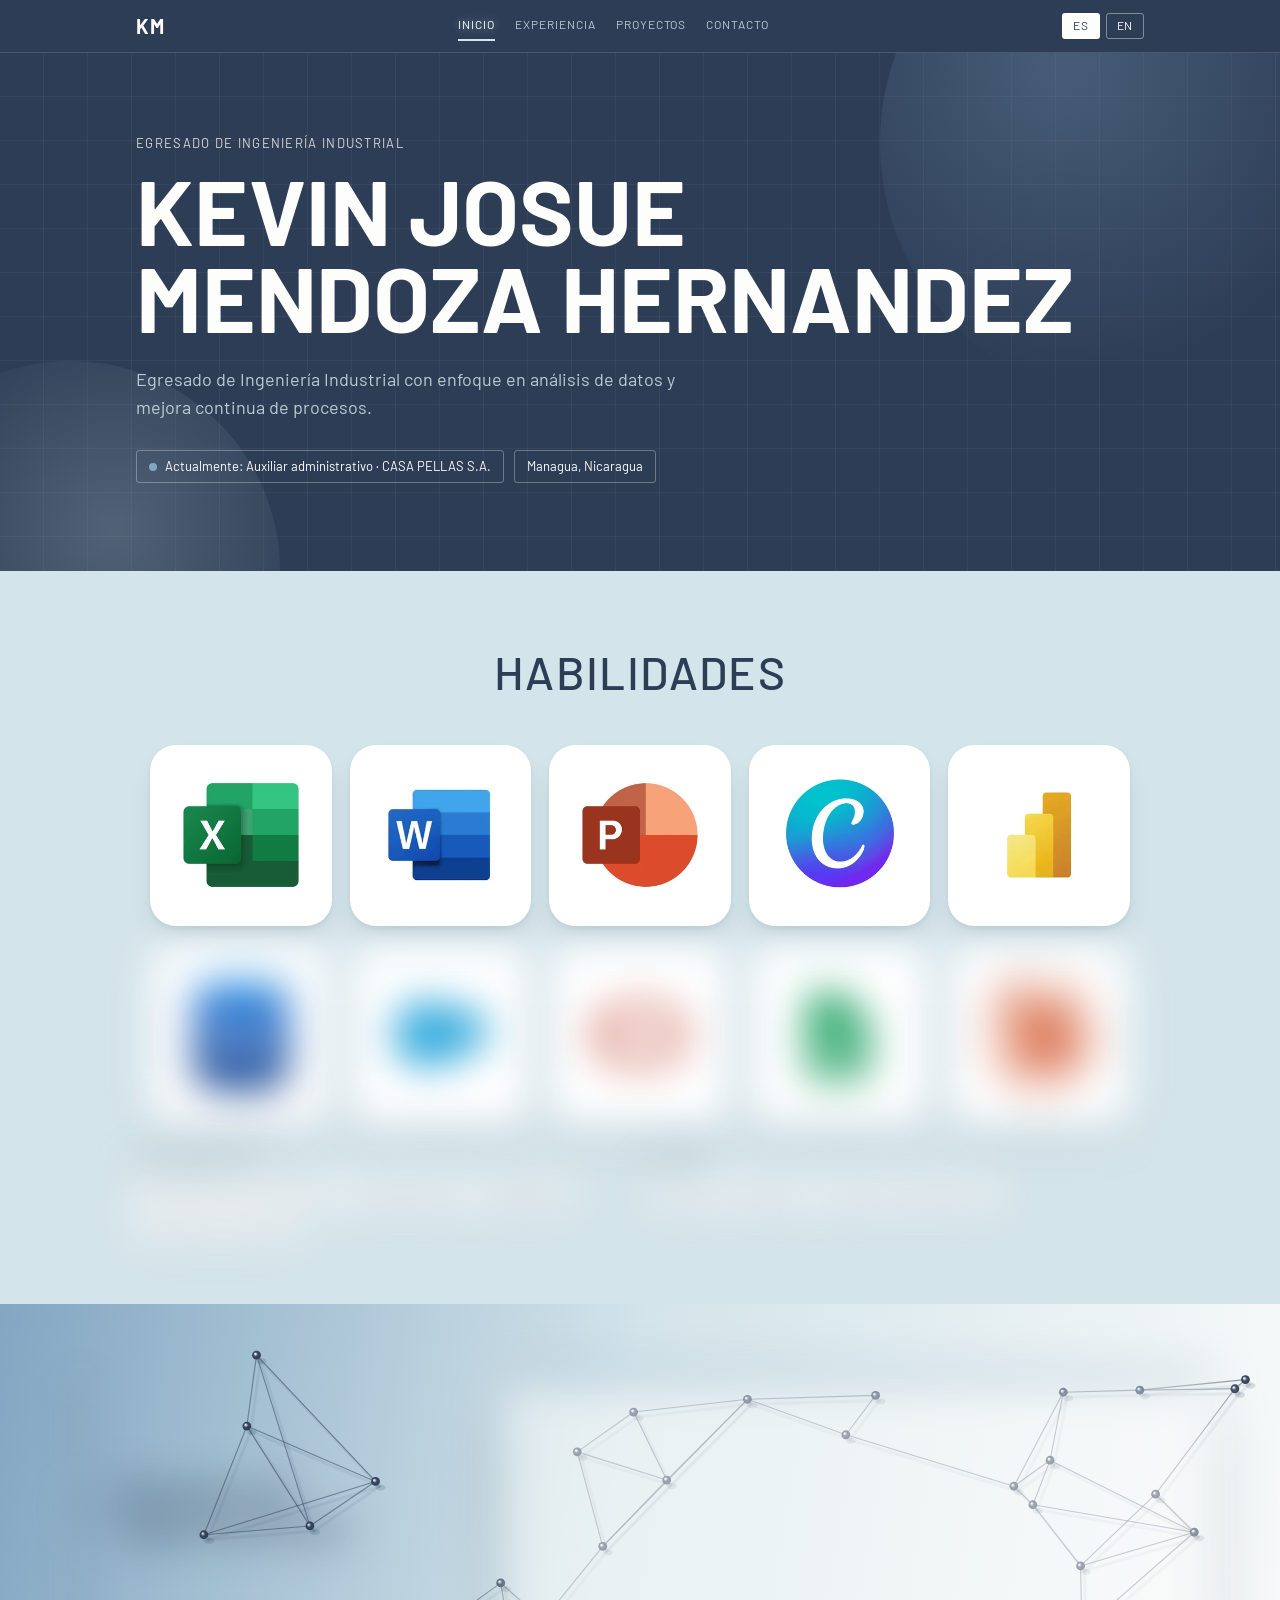
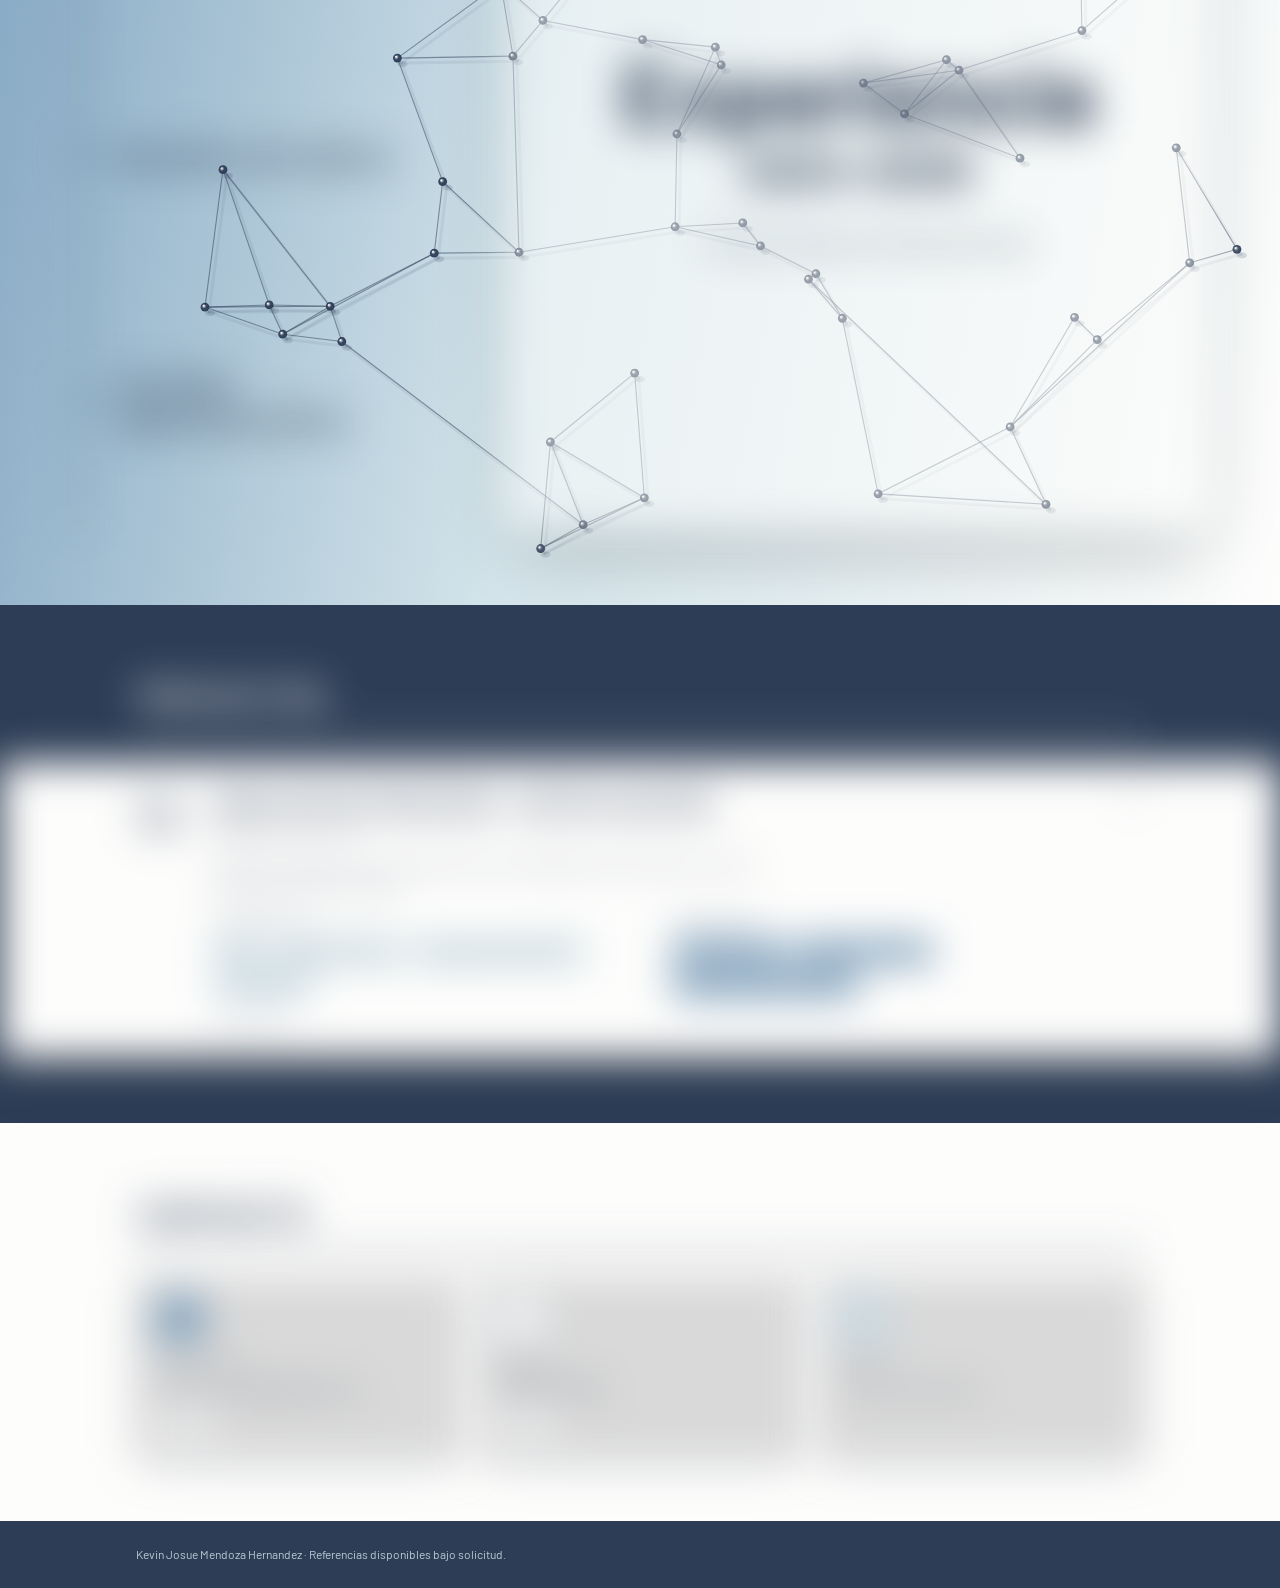
==== commit 8e9fdb64: "Add files via upload" ====
--- a/index.html
+++ b/index.html
@@ -8,10 +8,6 @@
 <link rel="stylesheet" href="index.css">
 </head>
 <body>
-<svg width="0" height="0" style="position:absolute" aria-hidden="true" focusable="false"><defs>
-<linearGradient id="m-gold" gradientUnits="userSpaceOnUse" x1="3" y1="2" x2="21" y2="22"><stop offset="0" stop-color="#8A6000"/><stop offset=".3" stop-color="#D9A21F"/><stop offset=".5" stop-color="#F6D567"/><stop offset=".75" stop-color="#B07A0C"/><stop offset="1" stop-color="#7A5200"/></linearGradient>
-<linearGradient id="m-silver" gradientUnits="userSpaceOnUse" x1="3" y1="2" x2="21" y2="22"><stop offset="0" stop-color="#38414F"/><stop offset=".3" stop-color="#6B768A"/><stop offset=".5" stop-color="#AAB3C2"/><stop offset=".75" stop-color="#515B6D"/><stop offset="1" stop-color="#2E3644"/></linearGradient>
-</defs></svg>
 <header class="top">
   <div class="in">
     <span class="brand">KM</span>
@@ -32,9 +28,11 @@
       <div class="chips" id="chips" data-fx style="--d:.24s"></div>
     </div>
   </div>
-  <div class="in pad">
-    <div class="sub first"><h3 id="h-tech" data-fx></h3><div class="tiles" id="tiles"></div></div>
-    <div class="two" id="extras"></div>
+  <div class="skills">
+    <div class="in pad">
+      <div class="sub"><h3 id="h-tech" data-fx></h3><div class="tiles" id="tiles"></div></div>
+      <div class="two" id="extras"></div>
+    </div>
   </div>
 </section>
 
@@ -81,14 +79,16 @@
   },
   "focus": { "es": ["Analista de datos", "Mejora continua","Soluciones con ia"], "en": ["Data Analyst", "Continuous improvement","AI Solutions"] },
   "tech": [
-    { "icon": "office", "metal": "gold", "label": { "es": "Microsoft Office", "en": "Microsoft Office" } },
-    { "icon": "excel", "metal": "gold", "label": { "es": "Excel", "en": "Excel" } },
-    { "icon": "chart", "metal": "silver", "label": { "es": "Power BI", "en": "Power BI" } },
-    { "icon": "db", "metal": "gold", "label": { "es": "SQL", "en": "SQL" } },
-    { "icon": "cloud", "metal": "silver", "label": { "es": "Salesforce", "en": "Salesforce" } },
-    { "icon": "share", "metal": "silver", "label": { "es": "SharePoint", "en": "SharePoint" } },
-    { "icon": "erp", "metal": "silver", "label": { "es": "Oracle JD Edwards", "en": "Oracle JD Edwards" } },
-    { "icon": "canva", "metal": "gold", "label": { "es": "Canva", "en": "Canva" } }
+    { "icon": "excel", "label": { "es": "Excel", "en": "Excel" } },
+    { "icon": "word", "label": { "es": "Word", "en": "Word" } },
+    { "icon": "powerpoint", "label": { "es": "PowerPoint", "en": "PowerPoint" } },
+    { "icon": "canva", "label": { "es": "Canva", "en": "Canva" } },
+    { "icon": "powerbi", "label": { "es": "Power BI", "en": "Power BI" } },
+    { "icon": "sql", "label": { "es": "SQL", "en": "SQL" } },
+    { "icon": "salesforce", "label": { "es": "Salesforce", "en": "Salesforce" } },
+    { "icon": "oracle", "label": { "es": "Oracle JD Edwards", "en": "Oracle JD Edwards" } },
+    { "icon": "sheets", "label": { "es": "Google Sheets", "en": "Google Sheets" } },
+    { "icon": "claude", "label": { "es": "Claude", "en": "Claude" } }
   ],
   "soft": {
     "es": ["Pensamiento crítico y analítico", "Trabajo en equipo", "Adaptabilidad", "Orientación a resultados"],
@@ -229,25 +229,17 @@
   var UI = {
     es: { nav: ['Inicio', 'Experiencia', 'Proyectos', 'Contacto'],
           present: 'Actualidad', pick: 'Elige un puesto en la línea de tiempo', copy: 'Copiar', copied: 'Copiado', open: 'Abrir perfil →', pending: 'Enlace próximamente',
-          about: 'Sobre mí', aboutasp: 'Sobre mí y aspiraciones', bg: 'Background', asp: 'Aspiraciones', detail: 'Ver detalle', hide: 'Ocultar detalle', role: 'Rol', org: 'Organización', period: 'Periodo', did: 'Funciones y aportes', tech: 'Habilidades técnicas', soft: 'Interpersonales', lang: 'Idiomas',
+          about: 'Sobre mí', aboutasp: 'Sobre mí y aspiraciones', bg: 'Background', asp: 'Aspiraciones', detail: 'Ver detalle', hide: 'Ocultar detalle', role: 'Rol', org: 'Organización', period: 'Periodo', did: 'Funciones y aportes', tech: 'Habilidades', soft: 'Interpersonales', lang: 'Idiomas',
           exp: 'Experiencia', proj: 'Proyectos', contact: 'Contacto', tl: 'Línea cronológica', tools: 'Herramientas', method: 'Metodología', now: 'Actualmente', refs: 'Referencias disponibles bajo solicitud.' },
     en: { nav: ['Home', 'Experience', 'Projects', 'Contact'],
           present: 'Present', pick: 'Choose a role on the timeline', copy: 'Copy', copied: 'Copied', open: 'Open profile →', pending: 'Link coming soon',
-          about: 'About me', aboutasp: 'About me and aspirations', bg: 'Background', asp: 'Aspirations', detail: 'View details', hide: 'Hide details', role: 'Role', org: 'Organization', period: 'Period', did: 'What I did', tech: 'Technical skills', soft: 'Soft skills', lang: 'Languages',
+          about: 'About me', aboutasp: 'About me and aspirations', bg: 'Background', asp: 'Aspirations', detail: 'View details', hide: 'Hide details', role: 'Role', org: 'Organization', period: 'Period', did: 'What I did', tech: 'Skills', soft: 'Soft skills', lang: 'Languages',
           exp: 'Experience', proj: 'Projects', contact: 'Contact', tl: 'Timeline', tools: 'Tools', method: 'Methodology', now: 'Currently', refs: 'References available upon request.' }
   };
   var MES = { es: ['ene','feb','mar','abr','may','jun','jul','ago','sep','oct','nov','dic'], en: ['Jan','Feb','Mar','Apr','May','Jun','Jul','Aug','Sep','Oct','Nov','Dec'] };
   var SECTIONS = ['inicio', 'experiencia', 'proyectos', 'contacto'];
   function svg(body, cls, metal) { return '<svg' + (cls ? ' class="' + cls + '"' : '') + ' viewBox="0 0 24 24" fill="' + (metal ? 'url(#m-' + metal + ')' : 'none') + '"' + (metal ? ' fill-opacity=".16"' : '') + ' stroke="' + (metal ? 'url(#m-' + metal + ')' : 'currentColor') + '" stroke-width="' + (metal ? '1.8' : '1.5') + '" stroke-linecap="round" stroke-linejoin="round" aria-hidden="true">' + body + '</svg>'; }
   var ICON = {
-    office: '<rect x="4" y="3" width="16" height="18" rx="2"/><path d="M8 8h8M8 12h8M8 16h5"/>',
-    chart: '<rect x="4" y="11" width="4" height="9" rx="1"/><rect x="10" y="4" width="4" height="16" rx="1"/><rect x="16" y="8" width="4" height="12" rx="1"/>',
-    db: '<ellipse cx="12" cy="6" rx="7" ry="3"/><path d="M5 6v6c0 1.7 3.1 3 7 3s7-1.3 7-3V6M5 12v6c0 1.7 3.1 3 7 3s7-1.3 7-3v-6"/>',
-    cloud: '<path d="M7 18a4 4 0 0 1-.6-7.95A5.5 5.5 0 0 1 17 8.6 4.7 4.7 0 0 1 17.5 18z"/>',
-    share: '<circle cx="6" cy="12" r="2.5"/><circle cx="18" cy="6" r="2.5"/><circle cx="18" cy="18" r="2.5"/><path d="M8.2 10.8l7.6-3.6M8.2 13.2l7.6 3.6"/>',
-    excel: '<rect x="3" y="3" width="18" height="18" rx="2.5"/><path d="M8.5 8l7 8M15.5 8l-7 8"/>',
-    canva: '<circle cx="12" cy="12" r="9"/><path d="M15.6 9.4a4.6 4.6 0 1 0 0 5.2"/>',
-    erp: '<rect x="3" y="3" width="8" height="8" rx="1.5"/><rect x="13" y="3" width="8" height="8" rx="1.5"/><rect x="3" y="13" width="8" height="8" rx="1.5"/><rect x="13" y="13" width="8" height="8" rx="1.5"/>',
     email: '<rect x="3" y="5" width="18" height="14" rx="2"/><path d="M3 7l9 6 9-6"/>',
     phone: '<path d="M5 4h4l2 5-2.5 1.5a11 11 0 0 0 5 5L15 13l5 2v4a2 2 0 0 1-2 2A16 16 0 0 1 3 6a2 2 0 0 1 2-2z"/>',
     linkedin: '<path d="M10 14a4 4 0 0 0 5.7 0l3-3a4 4 0 0 0-5.7-5.7l-1 1M14 10a4 4 0 0 0-5.7 0l-3 3a4 4 0 0 0 5.7 5.7l1-1"/>',
@@ -285,7 +277,8 @@
       '<span class="chip">' + esc(D.location) + '</span>';
     $('h-tech').textContent = u.tech;
     $('tiles').innerHTML = D.tech.map(function (k, i) {
-      return '<div class="tile' + (k.metal ? ' m-' + k.metal : '') + '"' + fx(i) + '>' + svg(ICON[k.icon] || ICON.office, '', k.metal) + '<span>' + esc(t(k.label)) + '</span></div>';
+      var nm = esc(t(k.label));
+      return '<div class="tile" tabindex="0" role="img" aria-label="' + nm + '" data-name="' + nm + '" data-fx style="--i:' + ((i % 5) + Math.floor(i / 5)) + '"><i class="sk sk-' + esc(k.icon) + '"></i></div>';
     }).join('');
     $('extras').innerHTML =
       '<div' + fx(0) + '><h3 class="lab">' + u.soft + '</h3>' + pills(t(D.soft), 'l') + '</div>' +
--- a/index.css
+++ b/index.css
@@ -83,10 +83,6 @@
 .sub { margin-top: 0; }
 .sub h3 { font-family: var(--font-display); font-size: 26px; font-weight: 600; text-transform: uppercase; letter-spacing: .03em; color: var(--navy); margin-bottom: 16px; }
 
-/* Habilidades técnicas: iconos grises */
-.tiles { display: grid; grid-template-columns: repeat(auto-fit, minmax(min(100%, 150px), 1fr)); gap: 12px; }
-.tile { background: var(--gray-light); border-radius: 4px; padding: 20px 12px 16px; display: flex; flex-direction: column; align-items: center; gap: 10px; text-align: center; color: var(--gray-dark); font-size: 14px; font-weight: 500; min-width: 0; }
-.tile svg { width: 40px; height: 40px; color: var(--gray-icon); filter: drop-shadow(0 1px 1.5px rgba(45,61,86,.35)); }
 .pills { display: flex; flex-wrap: wrap; gap: 8px; }
 .pill { font-size: 13.5px; border-radius: 3px; padding: 2px 11px; color: var(--gray-dark); }
 .pill.o { background: var(--orange); } .pill.y { background: var(--yellow); } .pill.g { background: var(--green); } .pill.l { background: var(--gray-light); }
@@ -165,18 +161,13 @@
 footer { background: var(--navy); color: var(--on-navy-muted); padding-block: 24px; font-family: var(--font-mono); font-size: 12px; }
 
 /* Sombras y efectos de tarjetas */
-.tile, .cc, .tl { box-shadow: var(--sh-1); }
 .strip { box-shadow: 0 14px 30px -12px rgba(0,0,0,.5); }
-.tile:hover, .cc:hover { box-shadow: var(--sh-2); }
 .strip:hover { box-shadow: 0 22px 44px -12px rgba(0,0,0,.65); }
-.tile svg { transition: transform .35s ease; }
-.tile:hover svg { transform: scale(1.12); }
 
 /* Aparición suave y etérea al entrar y salir de la pantalla */
 @media (prefers-reduced-motion: no-preference) {
   [data-fx] { --d: calc(var(--i, 0) * var(--fx-step)); transition: opacity var(--fx-dur) ease var(--d), transform var(--fx-dur) cubic-bezier(.22,.61,.36,1) var(--d), filter var(--fx-dur) ease var(--d), box-shadow .35s ease, translate .35s ease; }
   [data-fx].out { opacity: 0; transform: translateY(var(--fx-dist)) scale(var(--fx-scale)); filter: blur(var(--fx-blur)); }
-  .tile:hover, .cc:hover, .strip:hover { translate: 0 -4px; }
 
   /* Movimiento ambiental */
   .hero { position: relative; overflow: hidden; }
@@ -190,9 +181,6 @@
   .dot { animation: pulse 2.2s ease-out infinite; }
   @keyframes pulse { 0% { box-shadow: 0 0 0 0 rgba(211,228,234,.75); } 100% { box-shadow: 0 0 0 10px rgba(211,228,234,0); } }
 
-  .tile svg { animation: floaty 5s ease-in-out infinite; }
-  .tile:nth-child(2) svg { animation-delay: -.8s; } .tile:nth-child(3) svg { animation-delay: -1.6s; }
-  .tile:nth-child(4) svg { animation-delay: -2.4s; } .tile:nth-child(5) svg { animation-delay: -3.2s; } .tile:nth-child(6) svg { animation-delay: -4s; } .tile:nth-child(7) svg { animation-delay: -1.2s; } .tile:nth-child(8) svg { animation-delay: -2s; }
   @keyframes floaty { 50% { translate: 0 -5px; } }
 
   .tl-bar { transform-origin: left center; transition: transform 1.3s cubic-bezier(.22,.61,.36,1) .35s; }
@@ -222,13 +210,6 @@
   }
 }
 
-/* Habilidades: metales con glow sobre cuadro gris claro */
-.tile { position: relative; overflow: hidden; background: var(--gray-light); color: var(--navy); }
-.tile.m-gold { --glow: 217,162,31; }
-.tile.m-silver { --glow: 45,61,86; }
-.tile svg { filter: drop-shadow(0 0 5px rgba(var(--glow, 45,61,86), .55)) drop-shadow(0 0 14px rgba(var(--glow, 45,61,86), .3)); }
-.tile::before { content: ""; position: absolute; inset: 0; pointer-events: none; opacity: 0; transition: opacity .3s ease; background: radial-gradient(150px circle at var(--mx, 50%) var(--my, 30%), rgba(var(--glow, 45,61,86), .22), transparent 70%); }
-.tile:hover::before { opacity: 1; }
 
 /* Halos en los iconos de contacto, rejilla de plano en la portada y luz en el menú activo */
 .cc .ico.tone-orange { box-shadow: 0 0 0 5px rgba(131,166,194,.4), 0 0 26px rgba(131,166,194,.7); }
@@ -237,13 +218,6 @@
 .hero { background-image: linear-gradient(rgba(255,255,255,.045) 1px, transparent 1px), linear-gradient(90deg, rgba(255,255,255,.045) 1px, transparent 1px); background-size: 44px 44px; background-position: -1px -1px; }
 .nav a.on { text-shadow: 0 0 10px rgba(211,228,234,.7); }
 
-@media (prefers-reduced-motion: no-preference) {
-  .tile svg { animation: floaty 5s ease-in-out infinite, breathe 4.5s ease-in-out infinite; }
-  @keyframes breathe {
-    0%, 100% { filter: drop-shadow(0 0 4px rgba(var(--glow, 45,61,86), .4)) drop-shadow(0 0 10px rgba(var(--glow, 45,61,86), .2)); }
-    50% { filter: drop-shadow(0 0 8px rgba(var(--glow, 45,61,86), .85)) drop-shadow(0 0 22px rgba(var(--glow, 45,61,86), .5)); }
-  }
-}
 @media (min-width: 900px) {
   :root { --fx-dur: 2.3s; --fx-dist: 42px; --fx-blur: 20px; --fx-step: .14s; }
 }
@@ -329,3 +303,42 @@
   .xp-card { padding: 30px 22px; min-height: 380px; border-radius: 18px; }
   .xp-job ul { padding-left: 26px; } .xp-job li::before { left: -26px; }
 }
+
+/* Tarjetas de contacto y línea de tiempo: sombras */
+.cc, .tl { box-shadow: var(--sh-1); }
+.cc:hover { box-shadow: var(--sh-2); }
+@media (prefers-reduced-motion: no-preference) { .cc:hover, .strip:hover { translate: 0 -4px; } }
+
+/* Habilidades: franja celeste con tarjetas blancas y los iconos reales */
+.skills { background: var(--sky); }
+.skills .sub { margin: 0; }
+.skills .sub h3 { text-align: center; font-family: var(--font-display); font-weight: 500; font-size: clamp(30px, 4.4vw, 46px); letter-spacing: .03em; text-transform: uppercase; color: var(--navy); margin: 0 0 36px; }
+.skills .pill.l { background: var(--white); }
+.tiles { display: grid; grid-template-columns: repeat(2, minmax(0, 1fr)); gap: 14px; max-width: 980px; margin: 0 auto; }
+@media (min-width: 600px) { .tiles { grid-template-columns: repeat(5, minmax(0, 1fr)); gap: 18px; } }
+.tile { position: relative; aspect-ratio: 1; display: grid; place-items: center; overflow: hidden; background: #fff; border-radius: 26px; box-shadow: 0 2px 4px rgba(45,61,86,.06), 0 14px 28px -14px rgba(45,61,86,.35); outline-offset: 3px; transition: box-shadow .4s ease; }
+.tile:focus-visible { outline: 2px solid var(--navy); }
+.tile .sk { display: block; width: 76%; aspect-ratio: 1; background-size: contain; background-position: center; background-repeat: no-repeat; transition: transform .5s cubic-bezier(.22,.61,.36,1); }
+.tile::before { content: ""; position: absolute; inset: 0; pointer-events: none; opacity: 0; transition: opacity .35s ease; background: radial-gradient(160px circle at var(--mx, 50%) var(--my, 40%), rgba(131,166,194,.38), transparent 70%); }
+.tile::after { content: attr(data-name); position: absolute; left: 50%; bottom: 9px; transform: translate(-50%, 140%); opacity: 0; white-space: nowrap; max-width: 92%; overflow: hidden; text-overflow: ellipsis; background: var(--navy); color: var(--white); border-radius: 999px; padding: 3px 12px; font-size: 12.5px; font-weight: 600; letter-spacing: .03em; transition: transform .45s cubic-bezier(.22,.61,.36,1), opacity .35s ease; }
+.tile:hover, .tile:focus-visible { box-shadow: 0 4px 8px rgba(45,61,86,.1), 0 26px 40px -14px rgba(45,61,86,.5); }
+.tile:hover::before, .tile:focus-visible::before { opacity: 1; }
+.tile:hover::after, .tile:focus-visible::after { transform: translate(-50%, 0); opacity: 1; }
+.tile:hover .sk, .tile:focus-visible .sk { transform: scale(.86) translateY(-9px); }
+@media (prefers-reduced-motion: no-preference) {
+  .tile:hover, .tile:focus-visible { translate: 0 -6px; }
+  .tile .sk { animation: floaty 5s ease-in-out infinite; animation-delay: calc(var(--i, 0) * -.7s); }
+  @keyframes floaty { 50% { translate: 0 -5px; } }
+}
+
+/* ---- IMÁGENES DE LOS ICONOS (incrustadas; no hace falta editar) ---- */
+.sk-excel { background-image: url([data-uri]); }
+.sk-word { background-image: url([data-uri]); }
+.sk-powerpoint { background-image: url([data-uri]); }
+.sk-canva { background-image: url([data-uri]); }
+.sk-powerbi { background-image: url([data-uri]); }
+.sk-sql { background-image: url([data-uri]); }
+.sk-salesforce { background-image: url([data-uri]); }
+.sk-oracle { background-image: url([data-uri]); }
+.sk-sheets { background-image: url([data-uri]); }
+.sk-claude { background-image: url([data-uri]); }
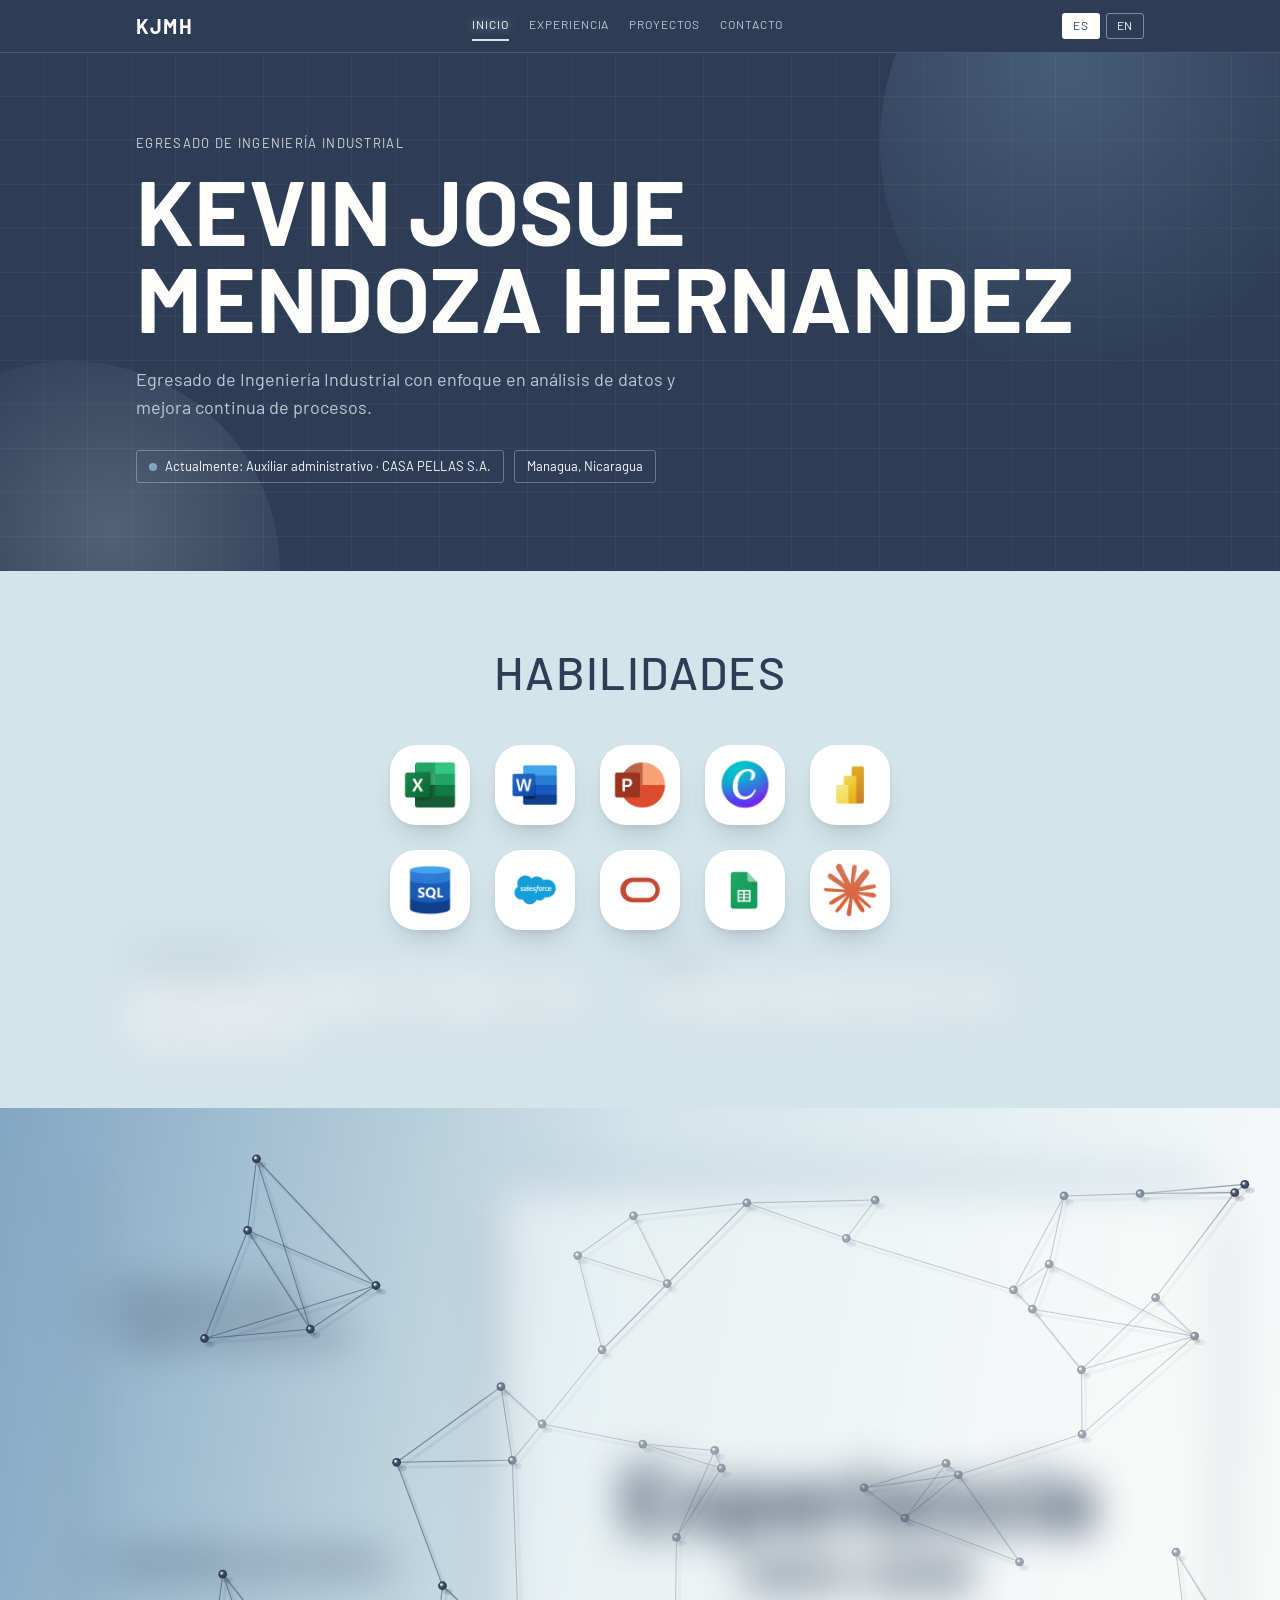
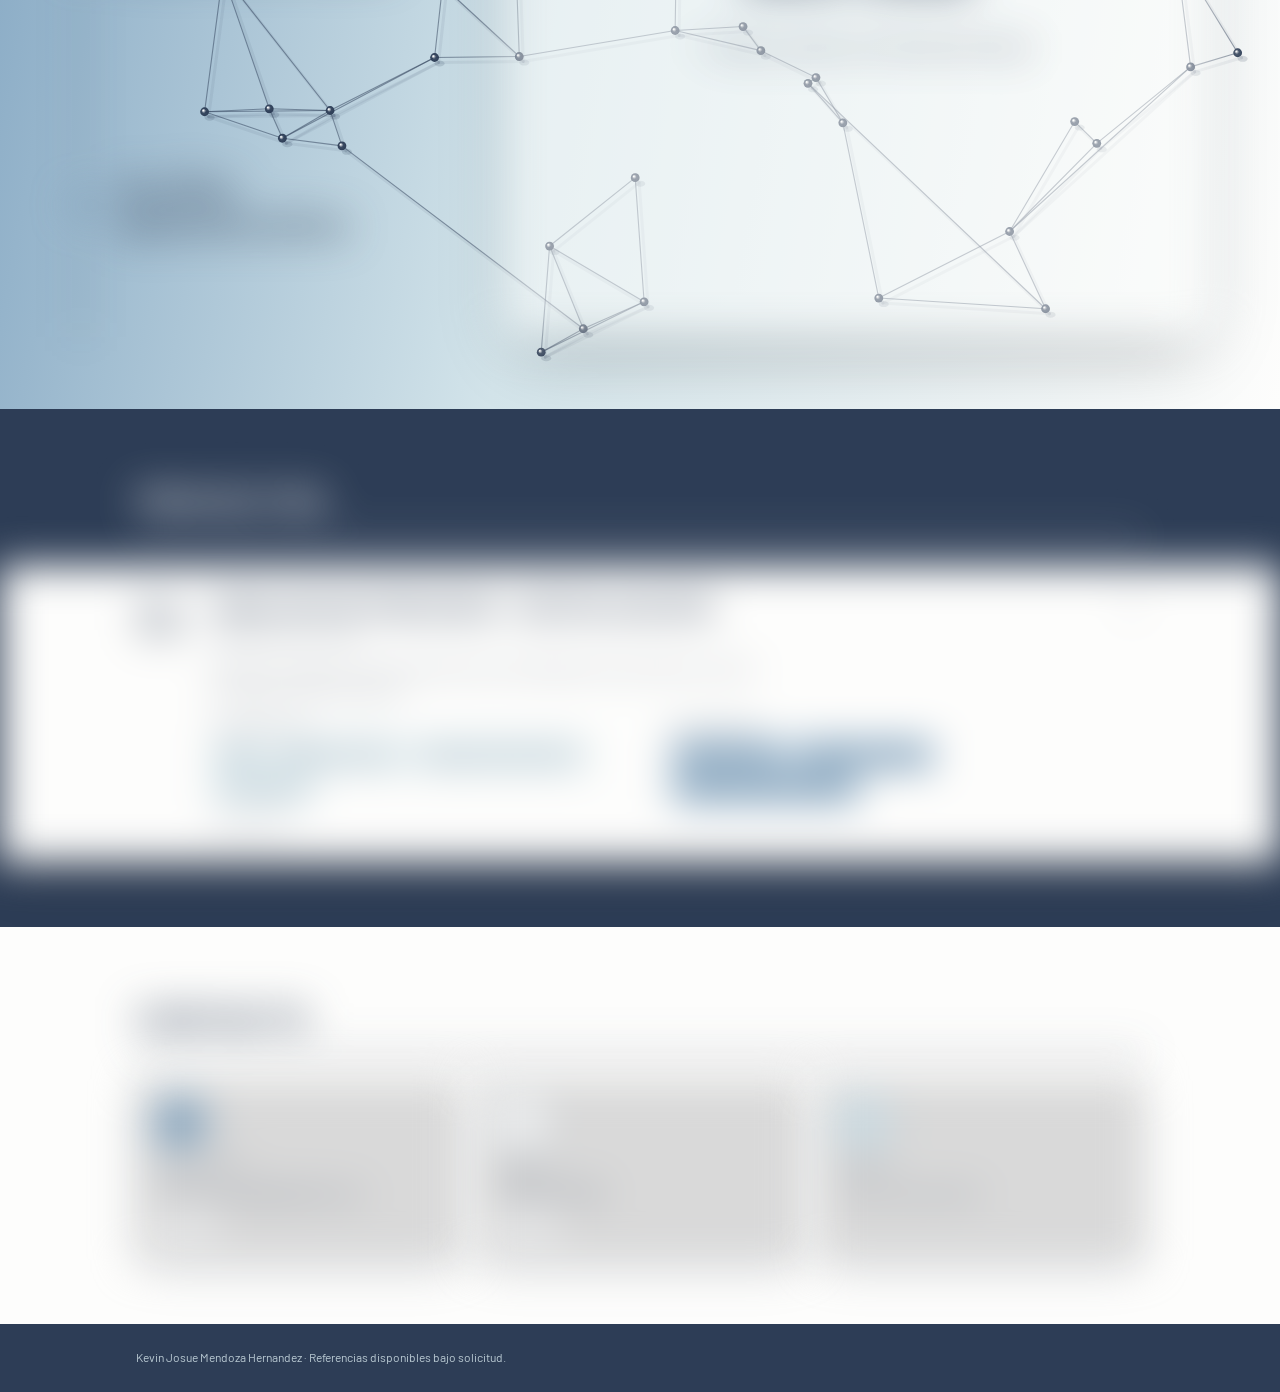
==== commit 80c480b1: "Update index.html" ====
--- a/index.html
+++ b/index.html
@@ -10,7 +10,7 @@
 <body>
 <header class="top">
   <div class="in">
-    <span class="brand">KM</span>
+    <span class="brand">KJMH</span>
     <nav class="nav" id="nav" aria-label="Secciones"></nav>
     <div class="tools">
       <button id="lang-es" type="button" aria-pressed="true">ES</button>
--- a/index.css
+++ b/index.css
@@ -24,7 +24,7 @@
   --green: #83a6c2;
   --sky: #d3e4ea;
   /* Aparición al hacer scroll: ajusta estos valores */
-  --fx-dur: 1.0s;      /* duración del efecto */
+  --fx-dur: 0.30s;      /* duración del efecto */
   --fx-dist: 24px;     /* distancia que sube al aparecer */
   --fx-blur: 10px;     /* desenfoque inicial */
   --fx-scale: .985;    /* escala inicial */
@@ -314,16 +314,14 @@
 .skills .sub { margin: 0; }
 .skills .sub h3 { text-align: center; font-family: var(--font-display); font-weight: 500; font-size: clamp(30px, 4.4vw, 46px); letter-spacing: .03em; text-transform: uppercase; color: var(--navy); margin: 0 0 36px; }
 .skills .pill.l { background: var(--white); }
-.tiles { display: grid; grid-template-columns: repeat(2, minmax(0, 1fr)); gap: 14px; max-width: 980px; margin: 0 auto; }
-@media (min-width: 600px) { .tiles { grid-template-columns: repeat(5, minmax(0, 1fr)); gap: 18px; } }
+.tiles { display: grid; grid-template-columns: repeat(2, minmax(0, 1fr)); gap: 14px; max-width: 500px; margin: 0 auto; }
+@media (min-width: 600px) { .tiles { grid-template-columns: repeat(5, minmax(0, 1fr)); gap: 25px; } }
 .tile { position: relative; aspect-ratio: 1; display: grid; place-items: center; overflow: hidden; background: #fff; border-radius: 26px; box-shadow: 0 2px 4px rgba(45,61,86,.06), 0 14px 28px -14px rgba(45,61,86,.35); outline-offset: 3px; transition: box-shadow .4s ease; }
 .tile:focus-visible { outline: 2px solid var(--navy); }
 .tile .sk { display: block; width: 76%; aspect-ratio: 1; background-size: contain; background-position: center; background-repeat: no-repeat; transition: transform .5s cubic-bezier(.22,.61,.36,1); }
-.tile::before { content: ""; position: absolute; inset: 0; pointer-events: none; opacity: 0; transition: opacity .35s ease; background: radial-gradient(160px circle at var(--mx, 50%) var(--my, 40%), rgba(131,166,194,.38), transparent 70%); }
 .tile::after { content: attr(data-name); position: absolute; left: 50%; bottom: 9px; transform: translate(-50%, 140%); opacity: 0; white-space: nowrap; max-width: 92%; overflow: hidden; text-overflow: ellipsis; background: var(--navy); color: var(--white); border-radius: 999px; padding: 3px 12px; font-size: 12.5px; font-weight: 600; letter-spacing: .03em; transition: transform .45s cubic-bezier(.22,.61,.36,1), opacity .35s ease; }
 .tile:hover, .tile:focus-visible { box-shadow: 0 4px 8px rgba(45,61,86,.1), 0 26px 40px -14px rgba(45,61,86,.5); }
-.tile:hover::before, .tile:focus-visible::before { opacity: 1; }
-.tile:hover::after, .tile:focus-visible::after { transform: translate(-50%, 0); opacity: 1; }
+.tile:hover::after, .tile:focus-visible::after { transform: translate(-50%, 0); opacity: 0; }
 .tile:hover .sk, .tile:focus-visible .sk { transform: scale(.86) translateY(-9px); }
 @media (prefers-reduced-motion: no-preference) {
   .tile:hover, .tile:focus-visible { translate: 0 -6px; }
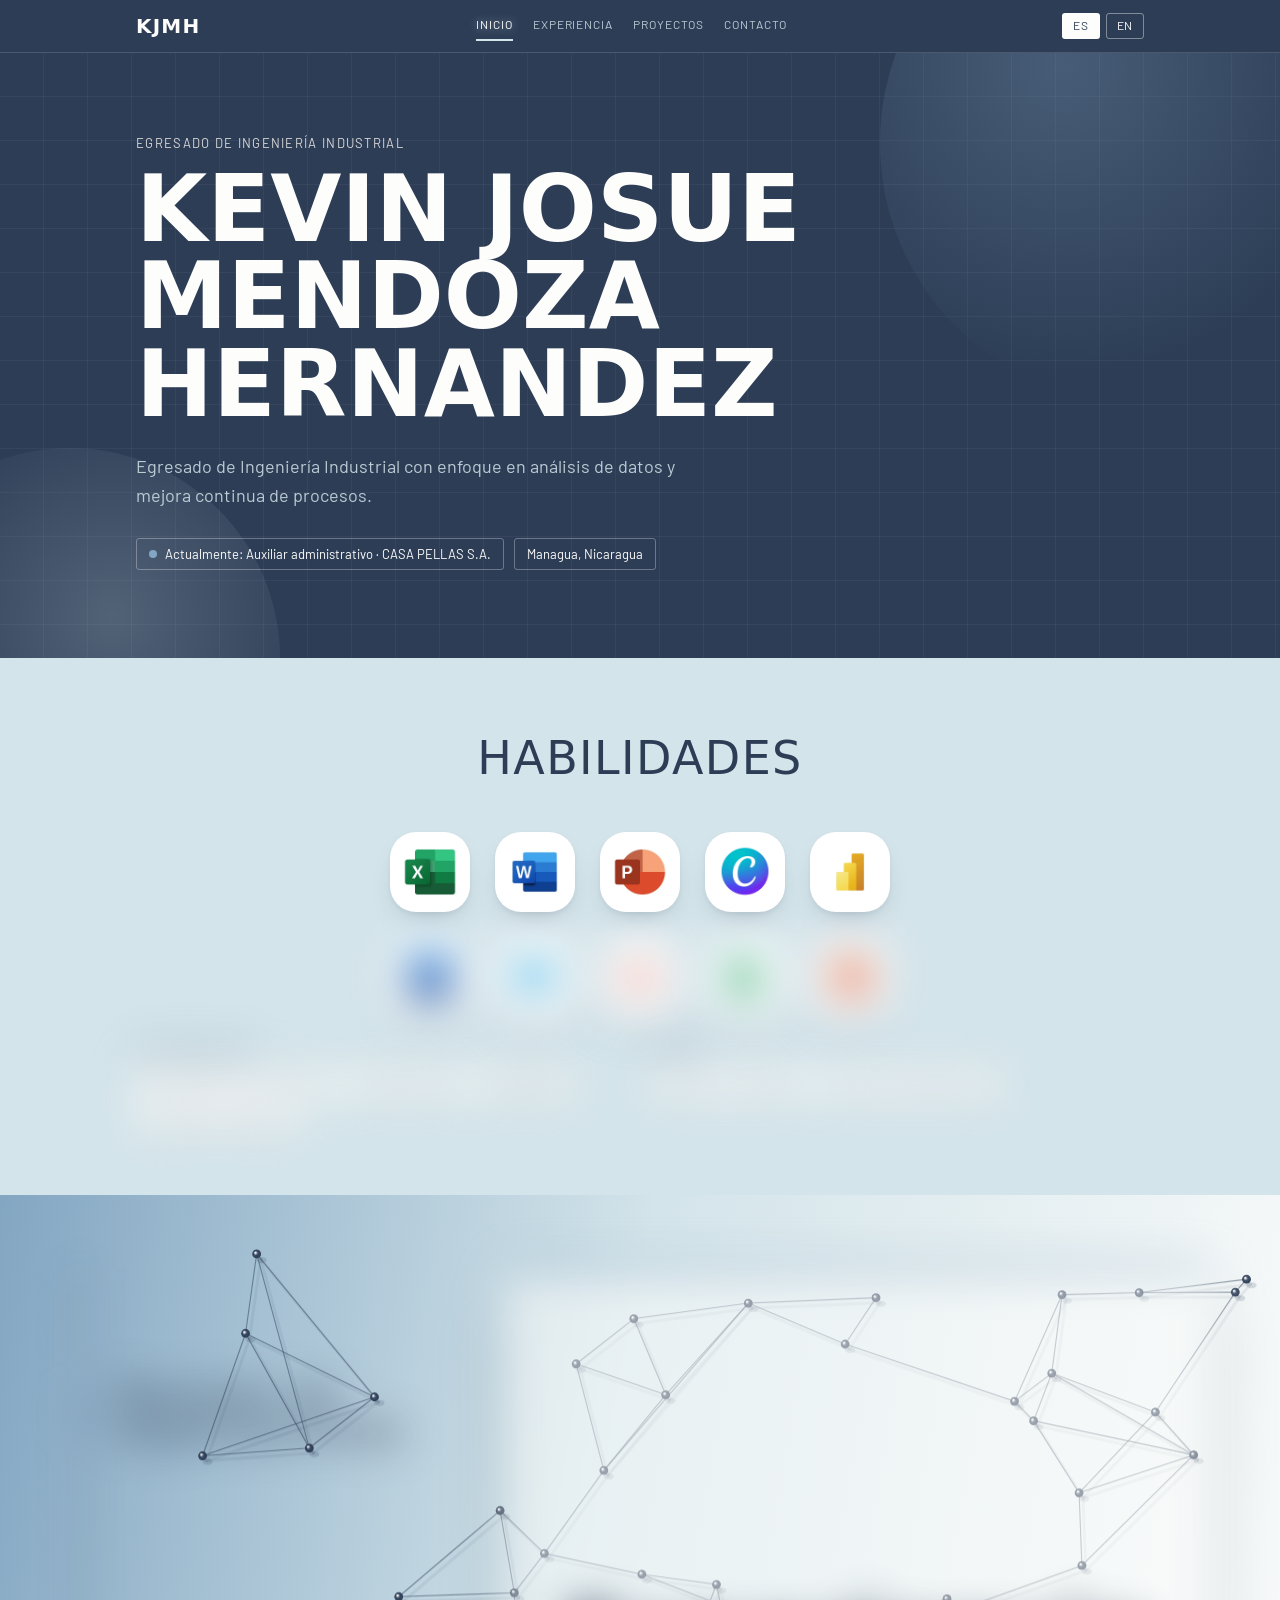
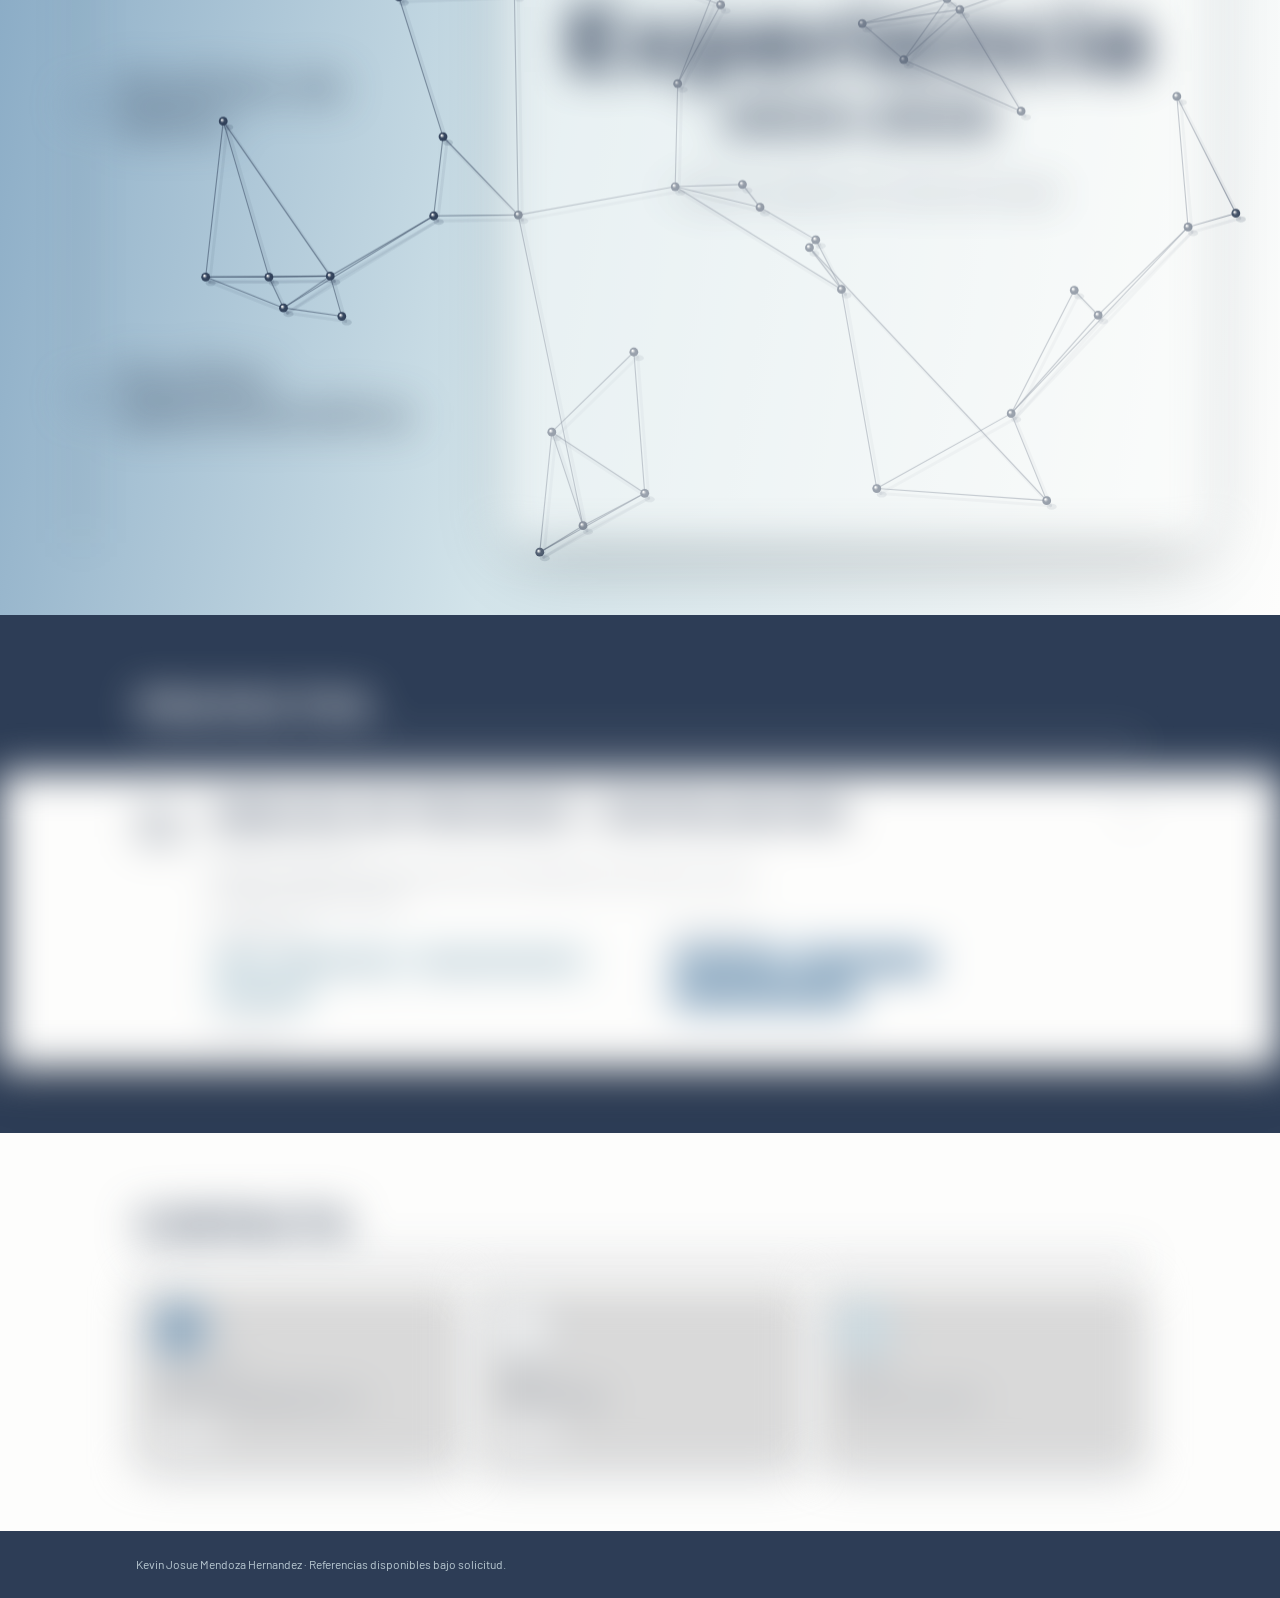
==== commit 7b7c3859: "Update index.html" ====
--- a/index.html
+++ b/index.html
@@ -5,6 +5,7 @@
 <meta name="viewport" content="width=device-width, initial-scale=1">
 <title>Portafolio Kevin Mendoza</title>
 <link rel="stylesheet" href="https://fonts.googleapis.com/css2?family=Barlow:wght@400;500;600;700&display=swap">
+<link rel="stylesheet" href="https://fonts.googleapis.com/css2?family=Roboto:ital,wght@0,100..900;1,100..900&display=swap">
 <link rel="stylesheet" href="index.css">
 </head>
 <body>
--- a/index.css
+++ b/index.css
@@ -24,11 +24,11 @@
   --green: #83a6c2;
   --sky: #d3e4ea;
   /* Aparición al hacer scroll: ajusta estos valores */
-  --fx-dur: 0.30s;      /* duración del efecto */
-  --fx-dist: 24px;     /* distancia que sube al aparecer */
-  --fx-blur: 10px;     /* desenfoque inicial */
-  --fx-scale: .985;    /* escala inicial */
-  --fx-step: .08s;     /* retraso entre elementos del mismo grupo */
+  --fx-dur: 0.60s;      /* duración del efecto */
+  --fx-dist: 12px;     /* distancia que sube al aparecer */
+  --fx-blur: 5px;     /* desenfoque inicial */
+  --fx-scale: .99;    /* escala inicial */
+  --fx-step: .05s;     /* retraso entre elementos del mismo grupo */
   --sh-1: 0 2px 6px rgba(45,61,86,.08), 0 12px 26px -10px rgba(45,61,86,.28);
   --sh-2: 0 4px 10px rgba(45,61,86,.12), 0 24px 44px -14px rgba(45,61,86,.42);
   --sh-sky: 0 6px 14px rgba(45,61,86,.12), 0 30px 54px -18px rgba(131,166,194,.6);
@@ -38,7 +38,7 @@
   --on-navy-muted: rgba(211,228,234,.85);
   --line: #d9d9d9;
   /* Fuente: Barlow en títulos (heading), texto (body) y etiquetas */
-  --font-display: "Barlow", system-ui, sans-serif;
+  --font-display: "Geist Pixel", system-ui, sans-serif;
   --font-body: "Barlow", system-ui, sans-serif;
   --font-mono: "Barlow", system-ui, sans-serif;
 }
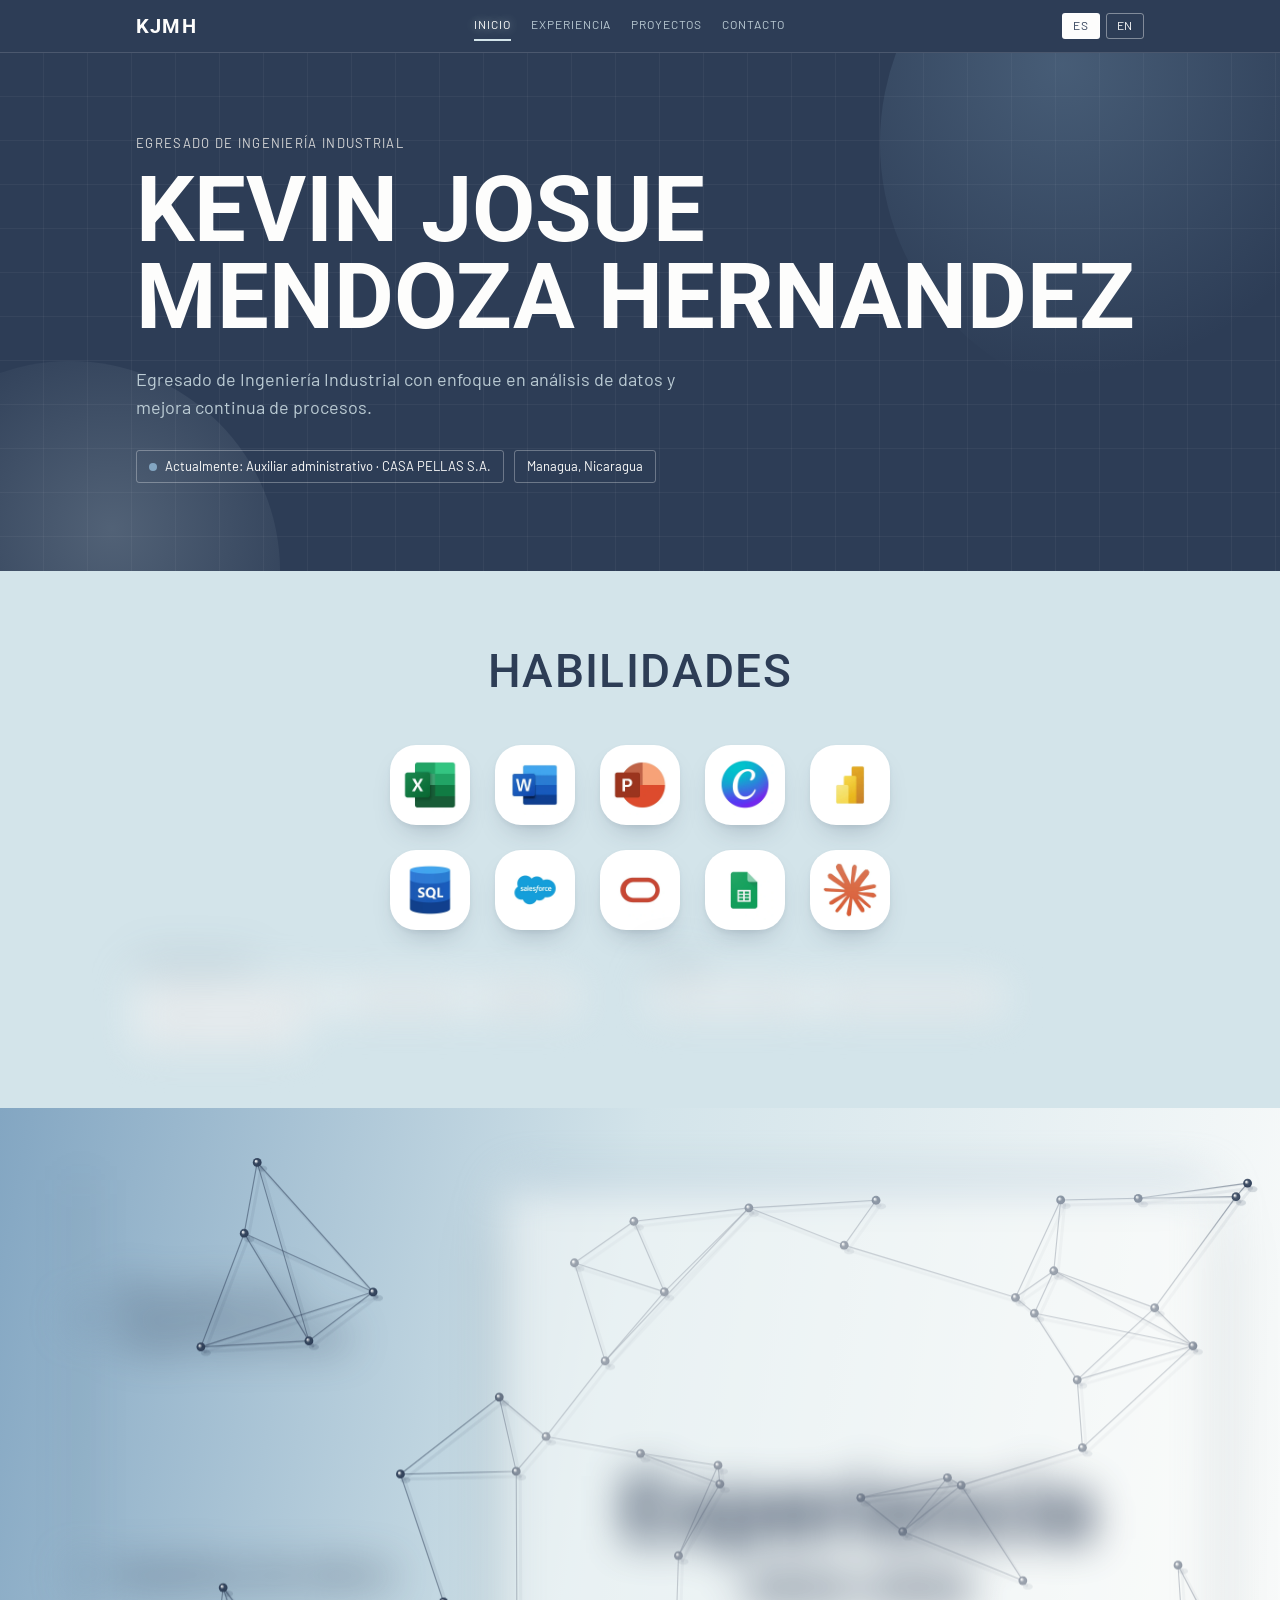
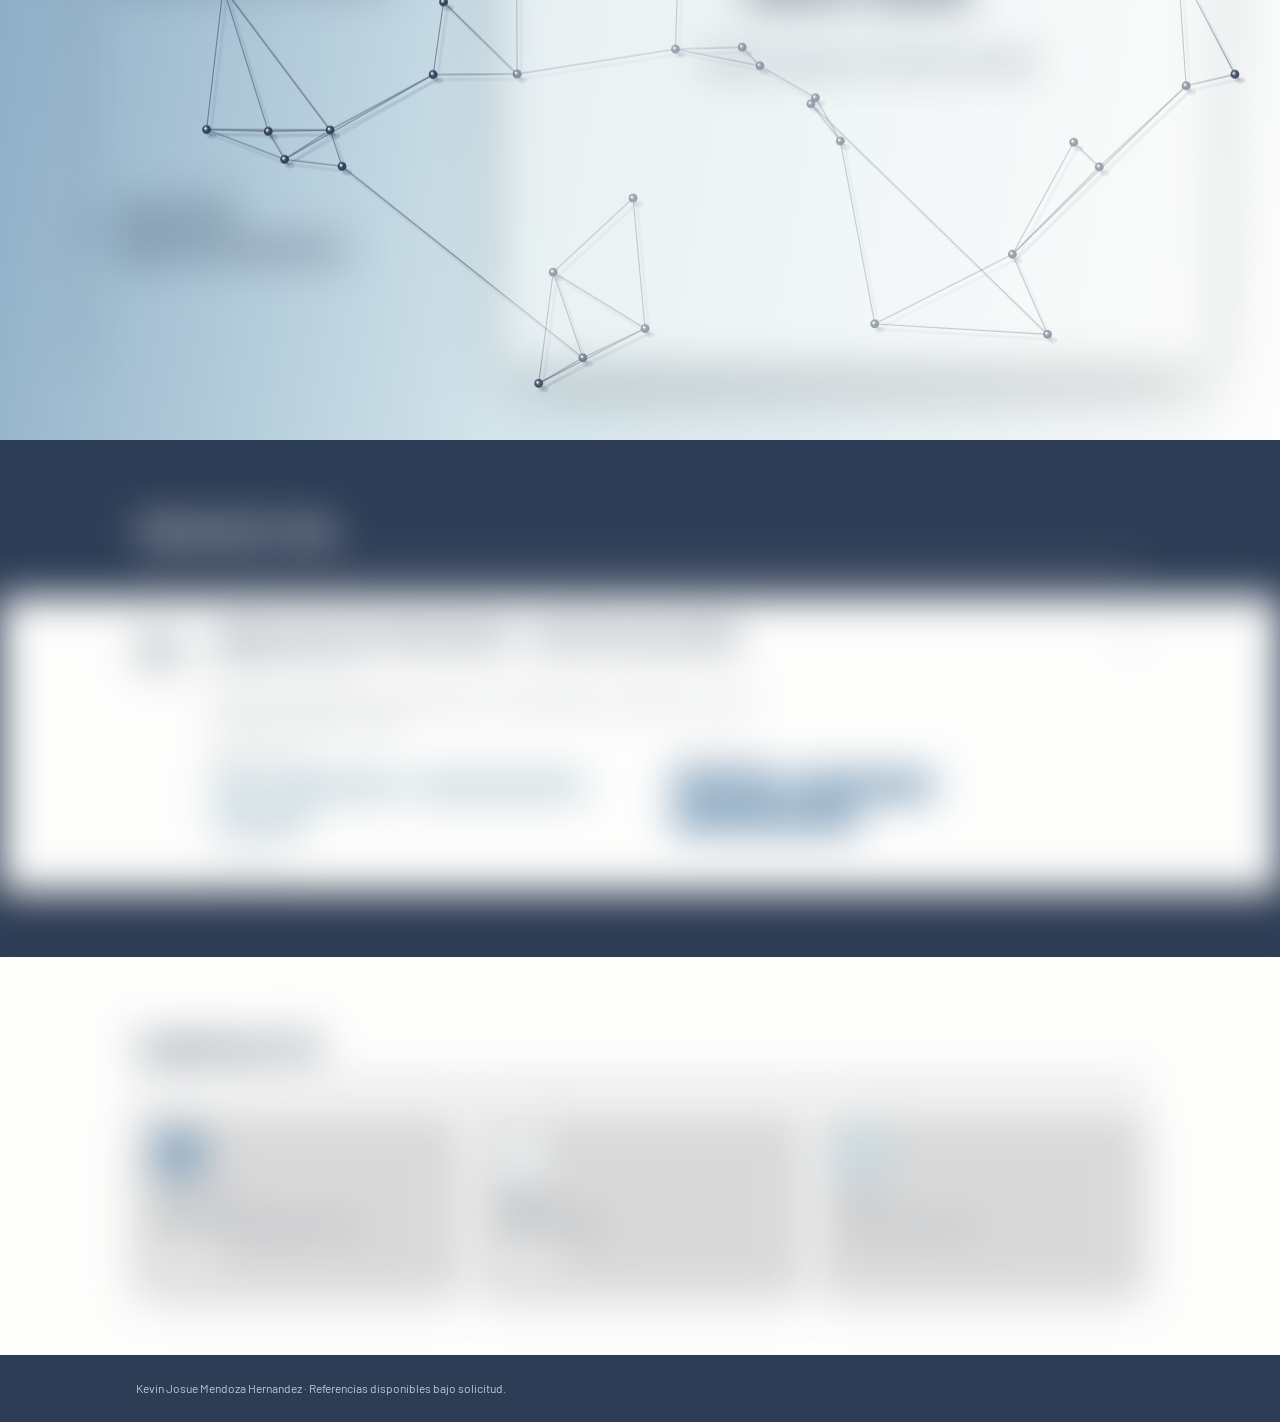
==== commit f1ece4ec: "Update index.html" ====
--- a/index.html
+++ b/index.html
@@ -5,7 +5,9 @@
 <meta name="viewport" content="width=device-width, initial-scale=1">
 <title>Portafolio Kevin Mendoza</title>
 <link rel="stylesheet" href="https://fonts.googleapis.com/css2?family=Barlow:wght@400;500;600;700&display=swap">
-<link rel="stylesheet" href="https://fonts.googleapis.com/css2?family=Roboto:ital,wght@0,100..900;1,100..900&display=swap">
+<link rel="preconnect" href="https://fonts.googleapis.com">
+<link rel="preconnect" href="https://fonts.gstatic.com" crossorigin>
+<link href="https://fonts.googleapis.com/css2?family=Roboto:ital,wght@0,100..900;1,100..900&display=swap" rel="stylesheet">
 <link rel="stylesheet" href="index.css">
 </head>
 <body>
--- a/index.css
+++ b/index.css
@@ -38,7 +38,7 @@
   --on-navy-muted: rgba(211,228,234,.85);
   --line: #d9d9d9;
   /* Fuente: Barlow en títulos (heading), texto (body) y etiquetas */
-  --font-display: "Geist Pixel", system-ui, sans-serif;
+  --font-display: "Roboto", system-ui, sans-serif;
   --font-body: "Barlow", system-ui, sans-serif;
   --font-mono: "Barlow", system-ui, sans-serif;
 }
